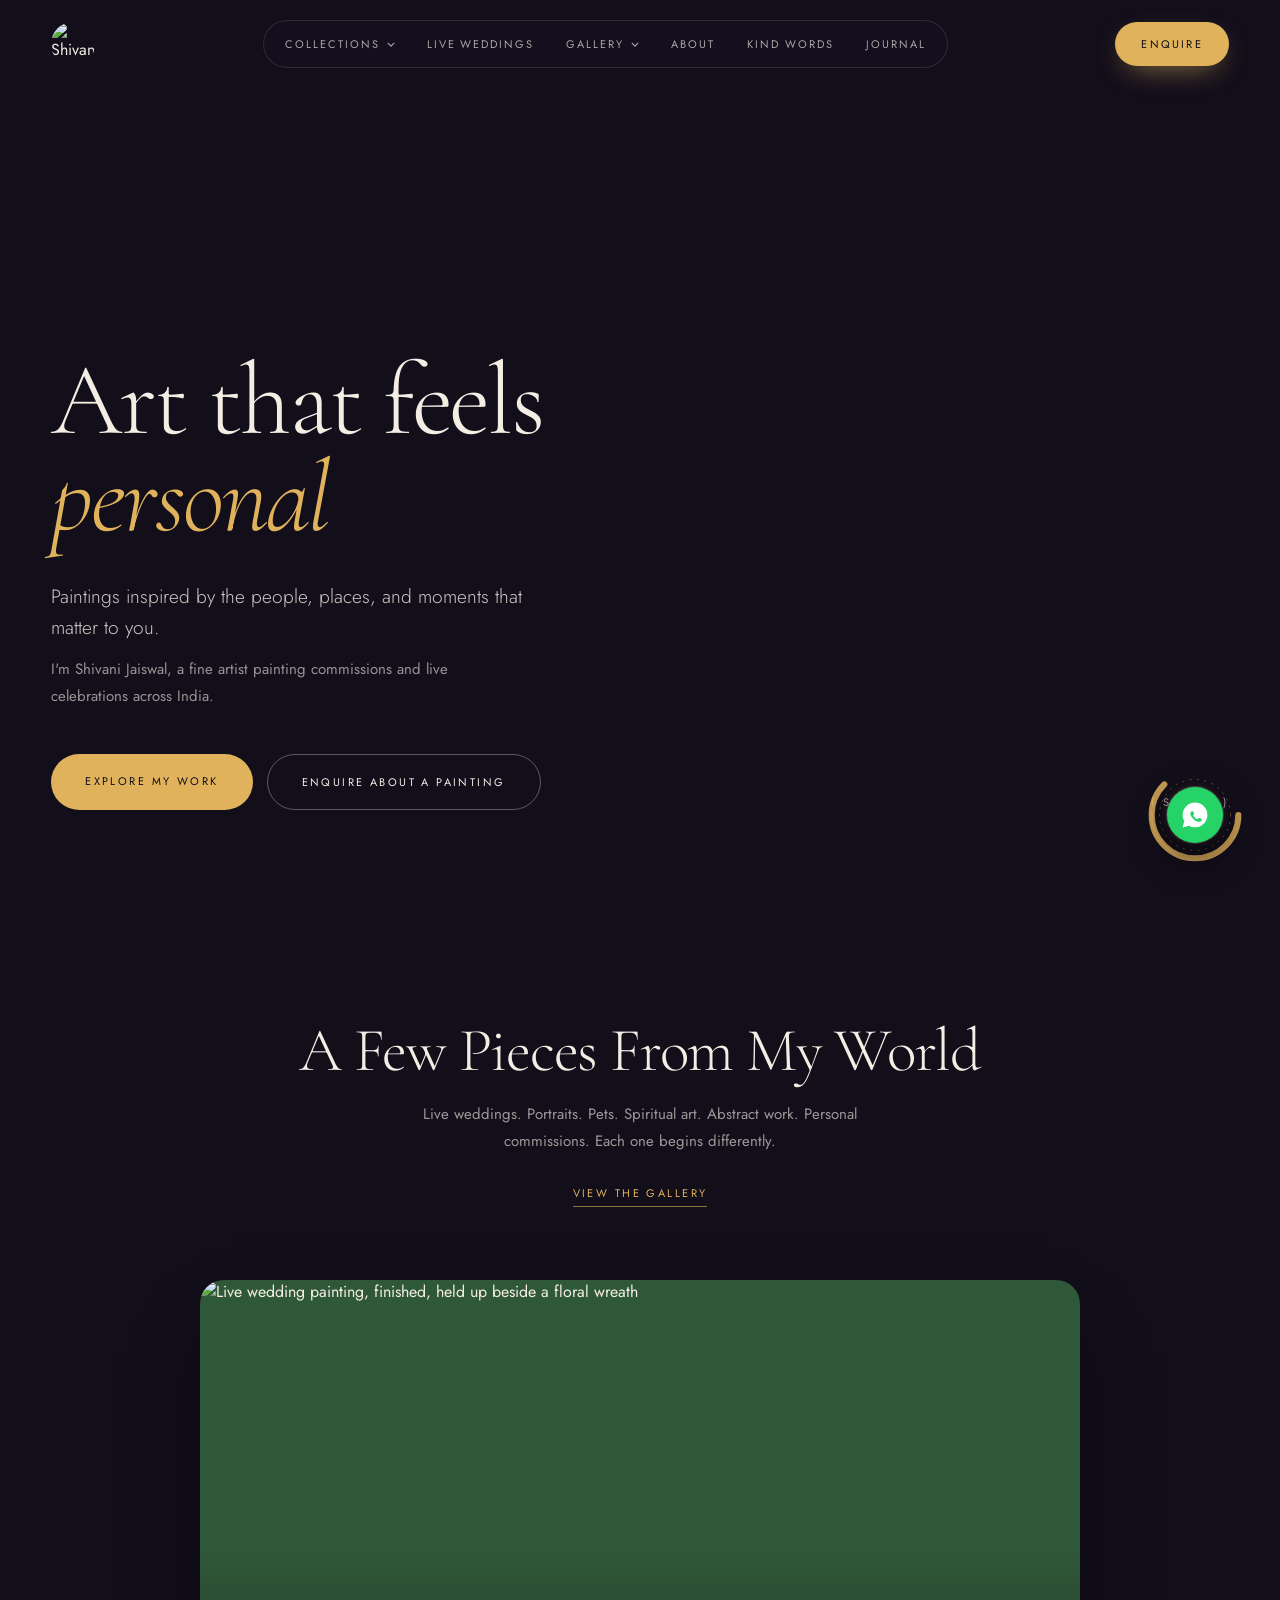
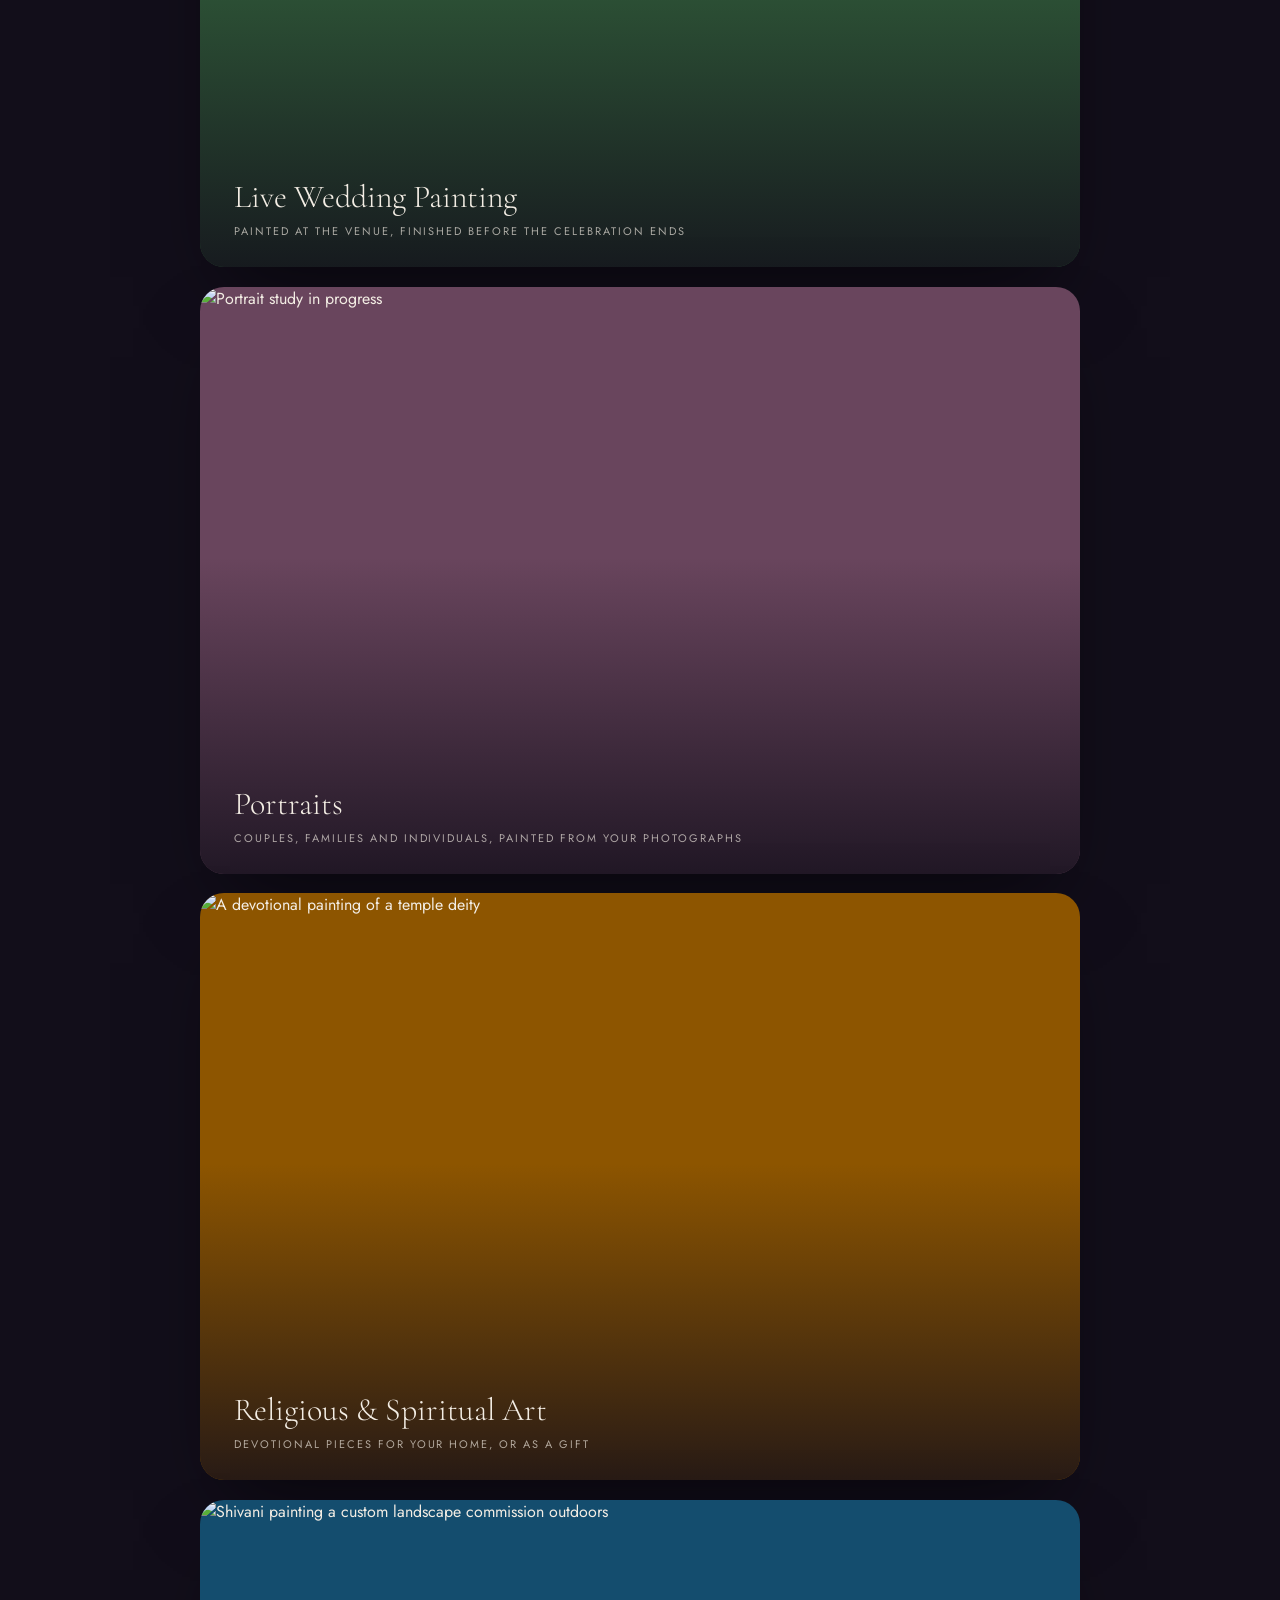
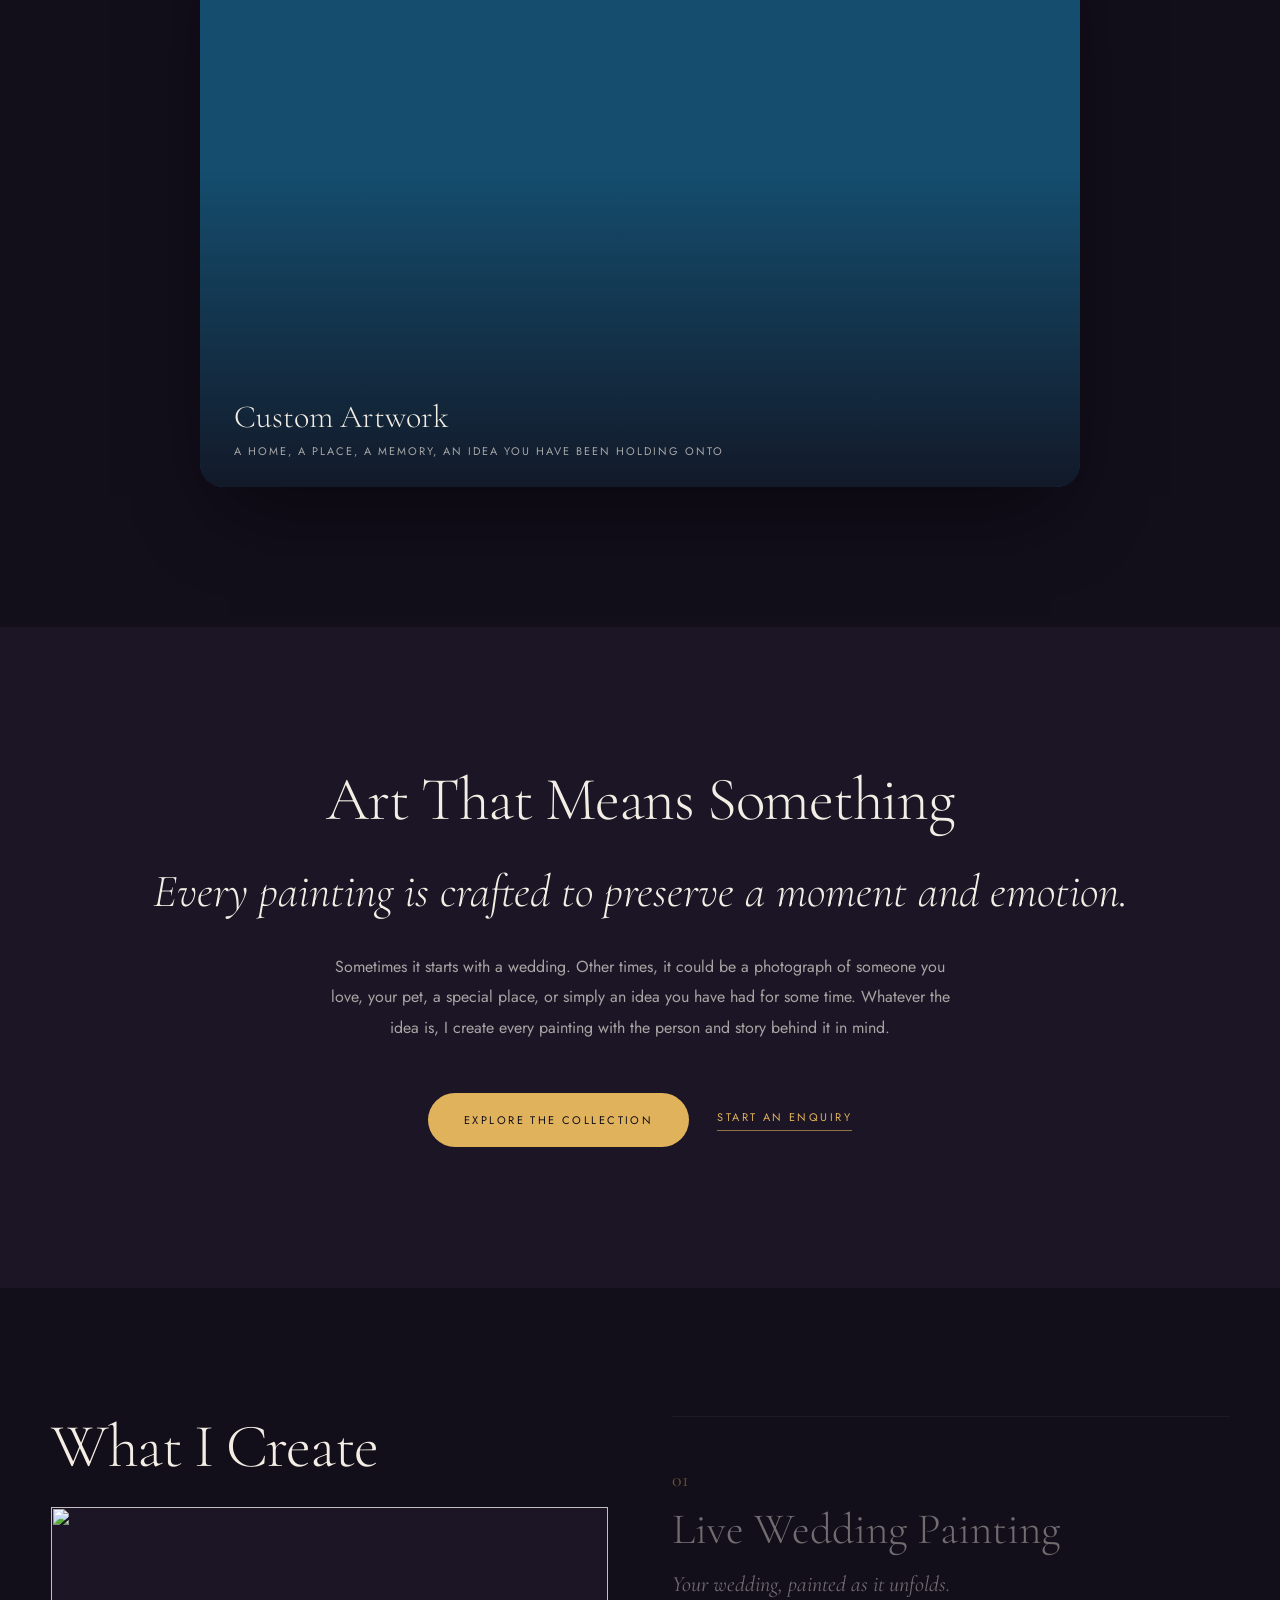
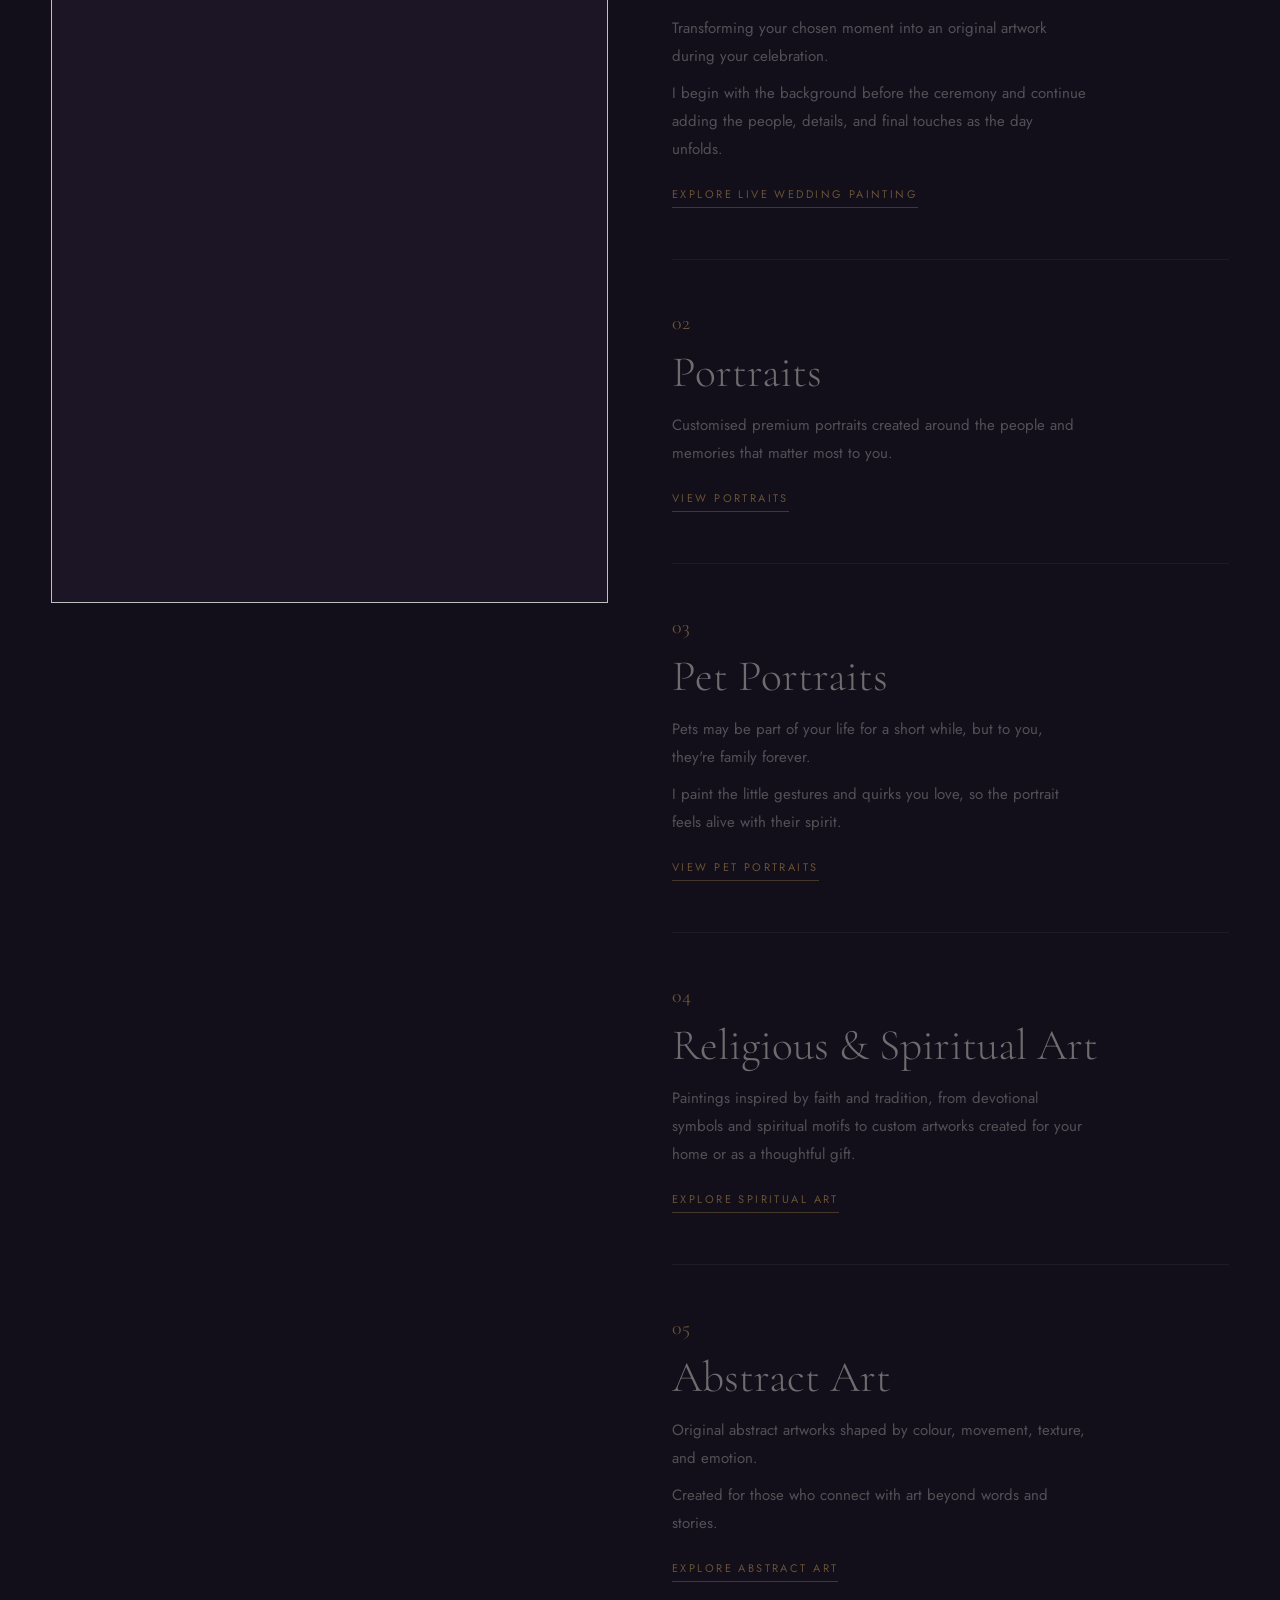
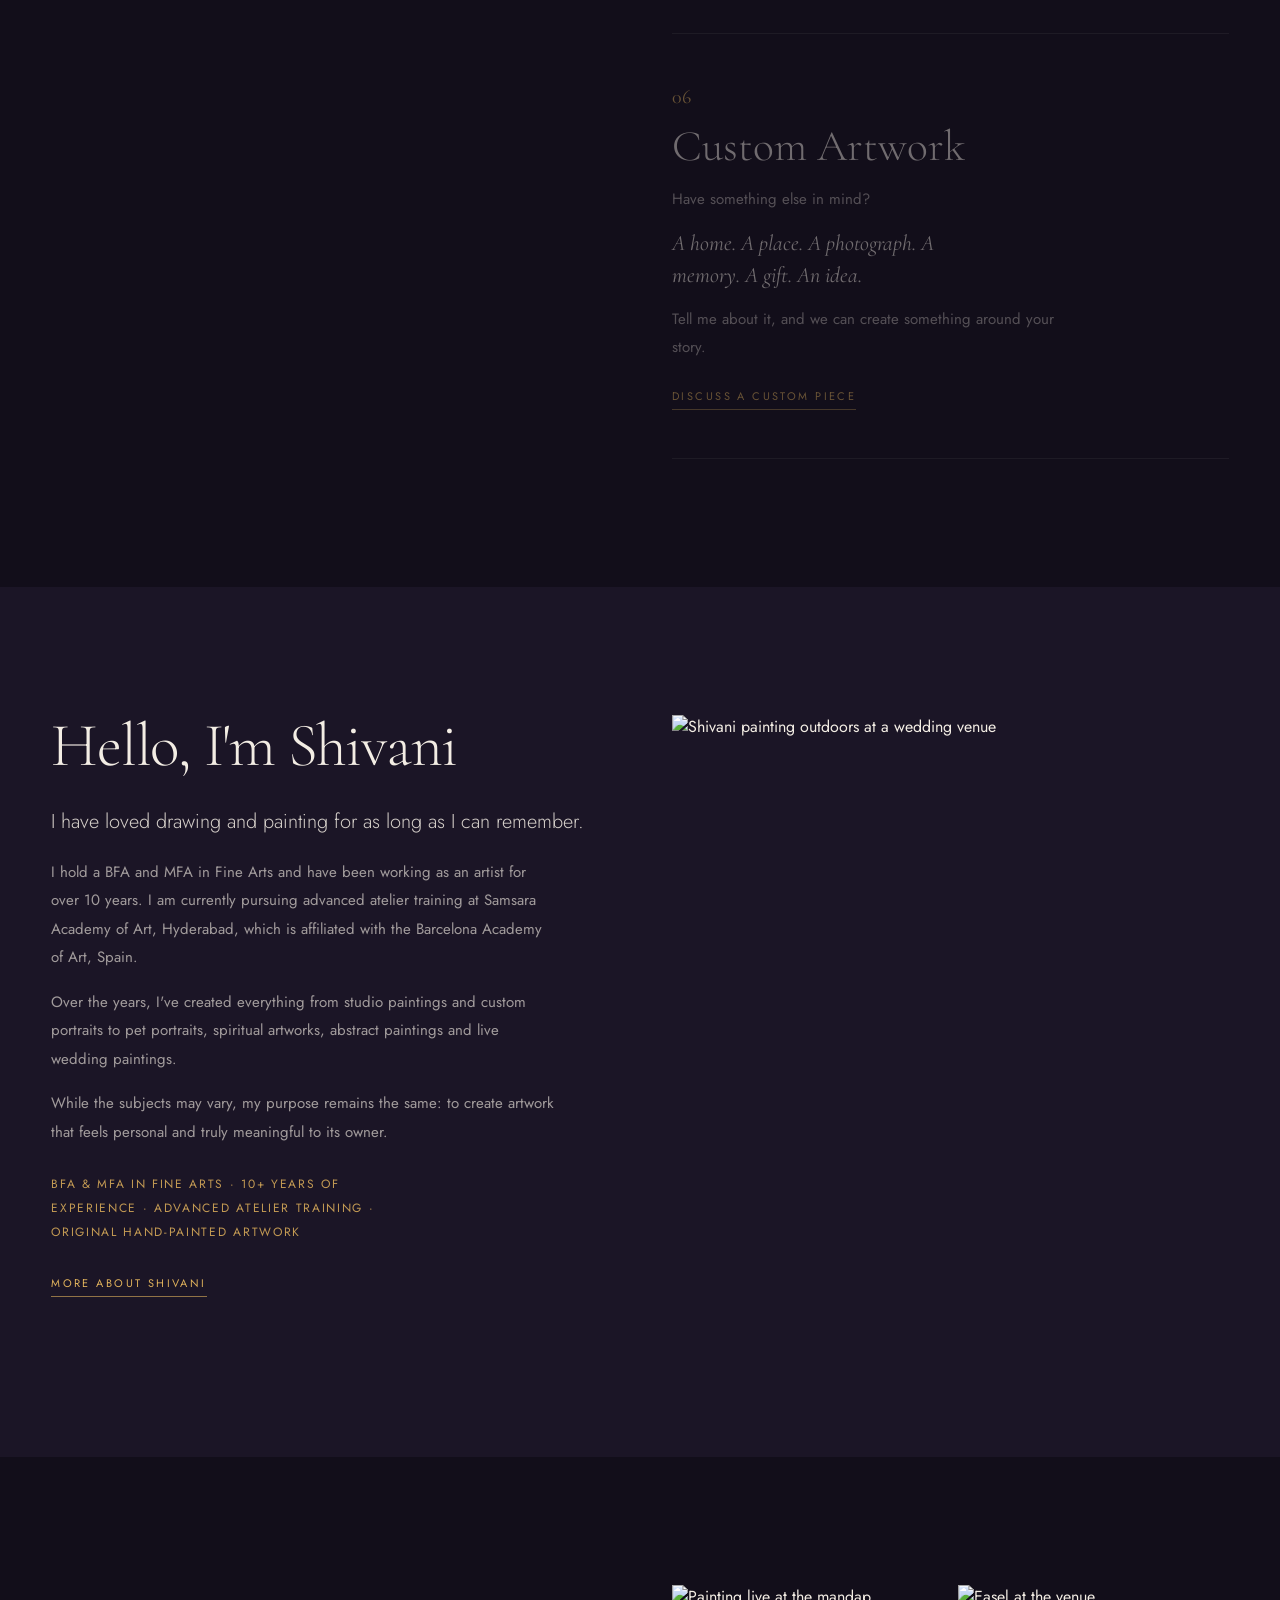
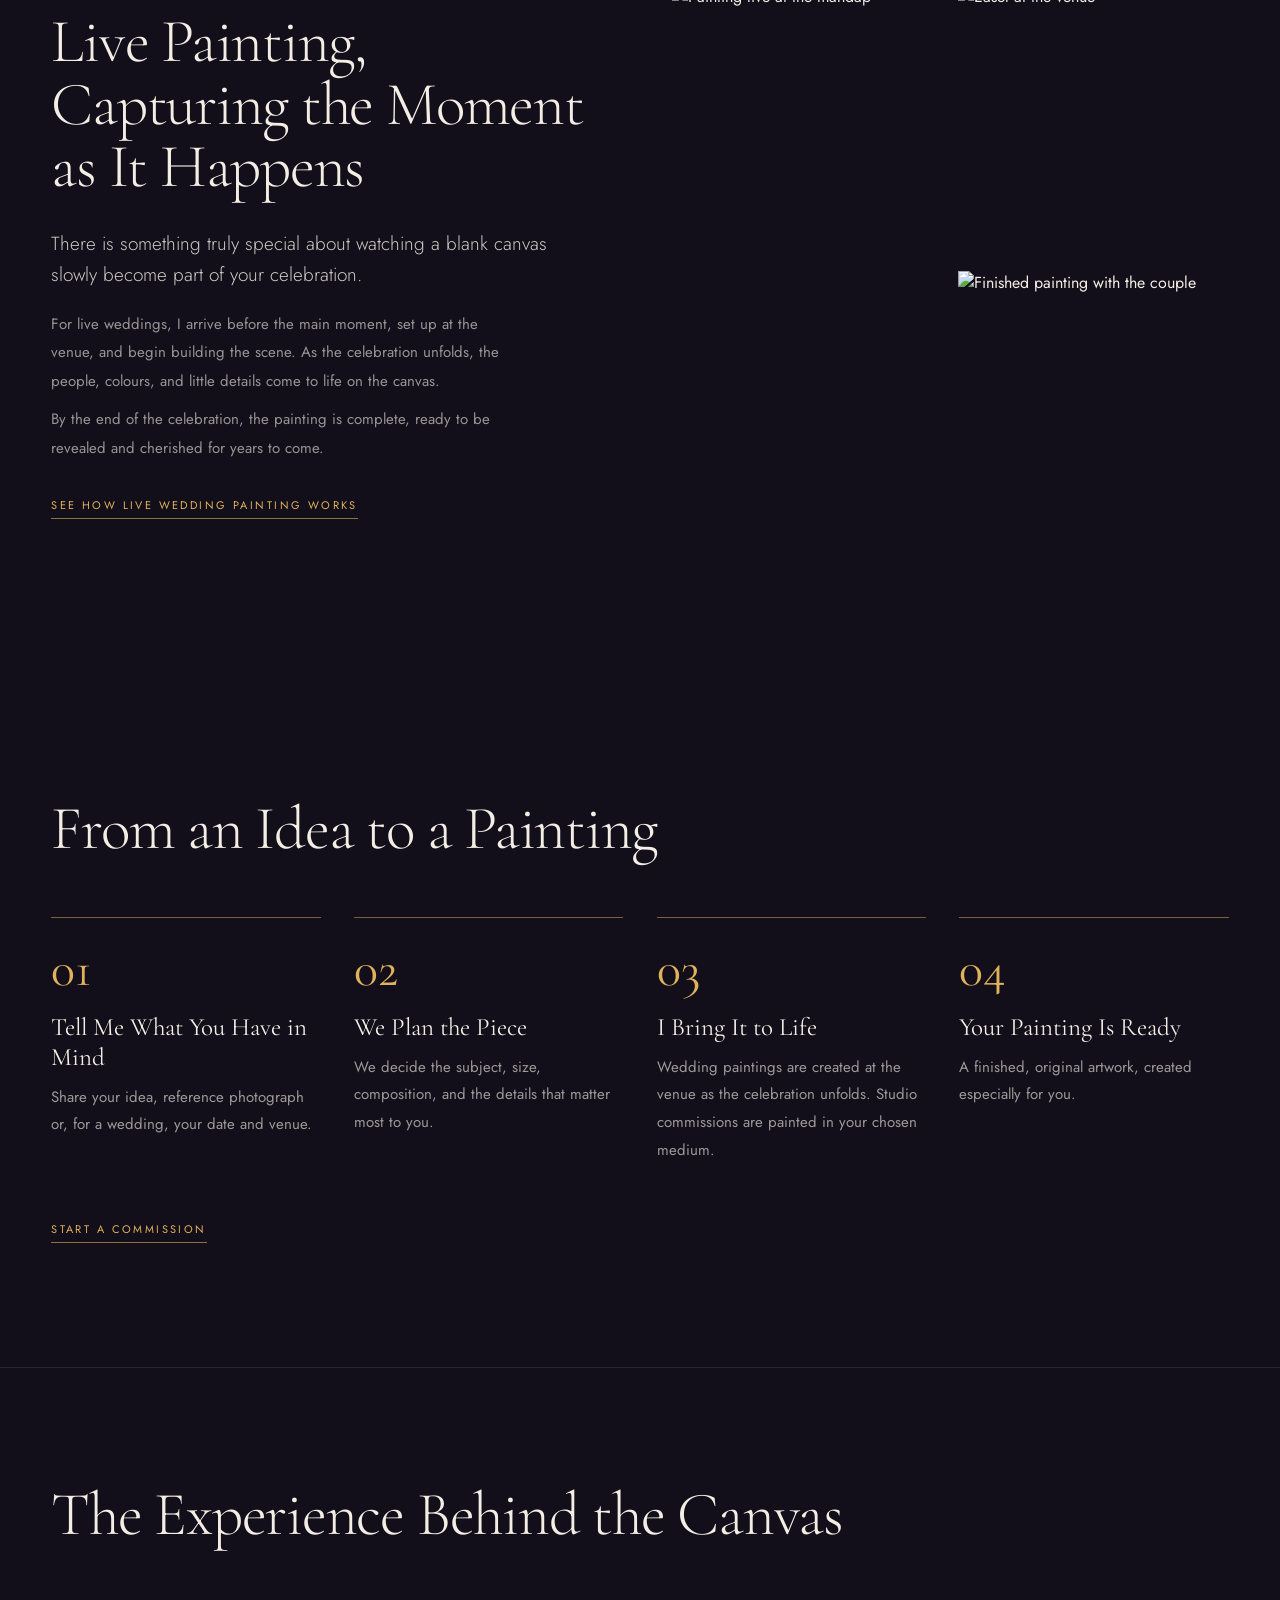
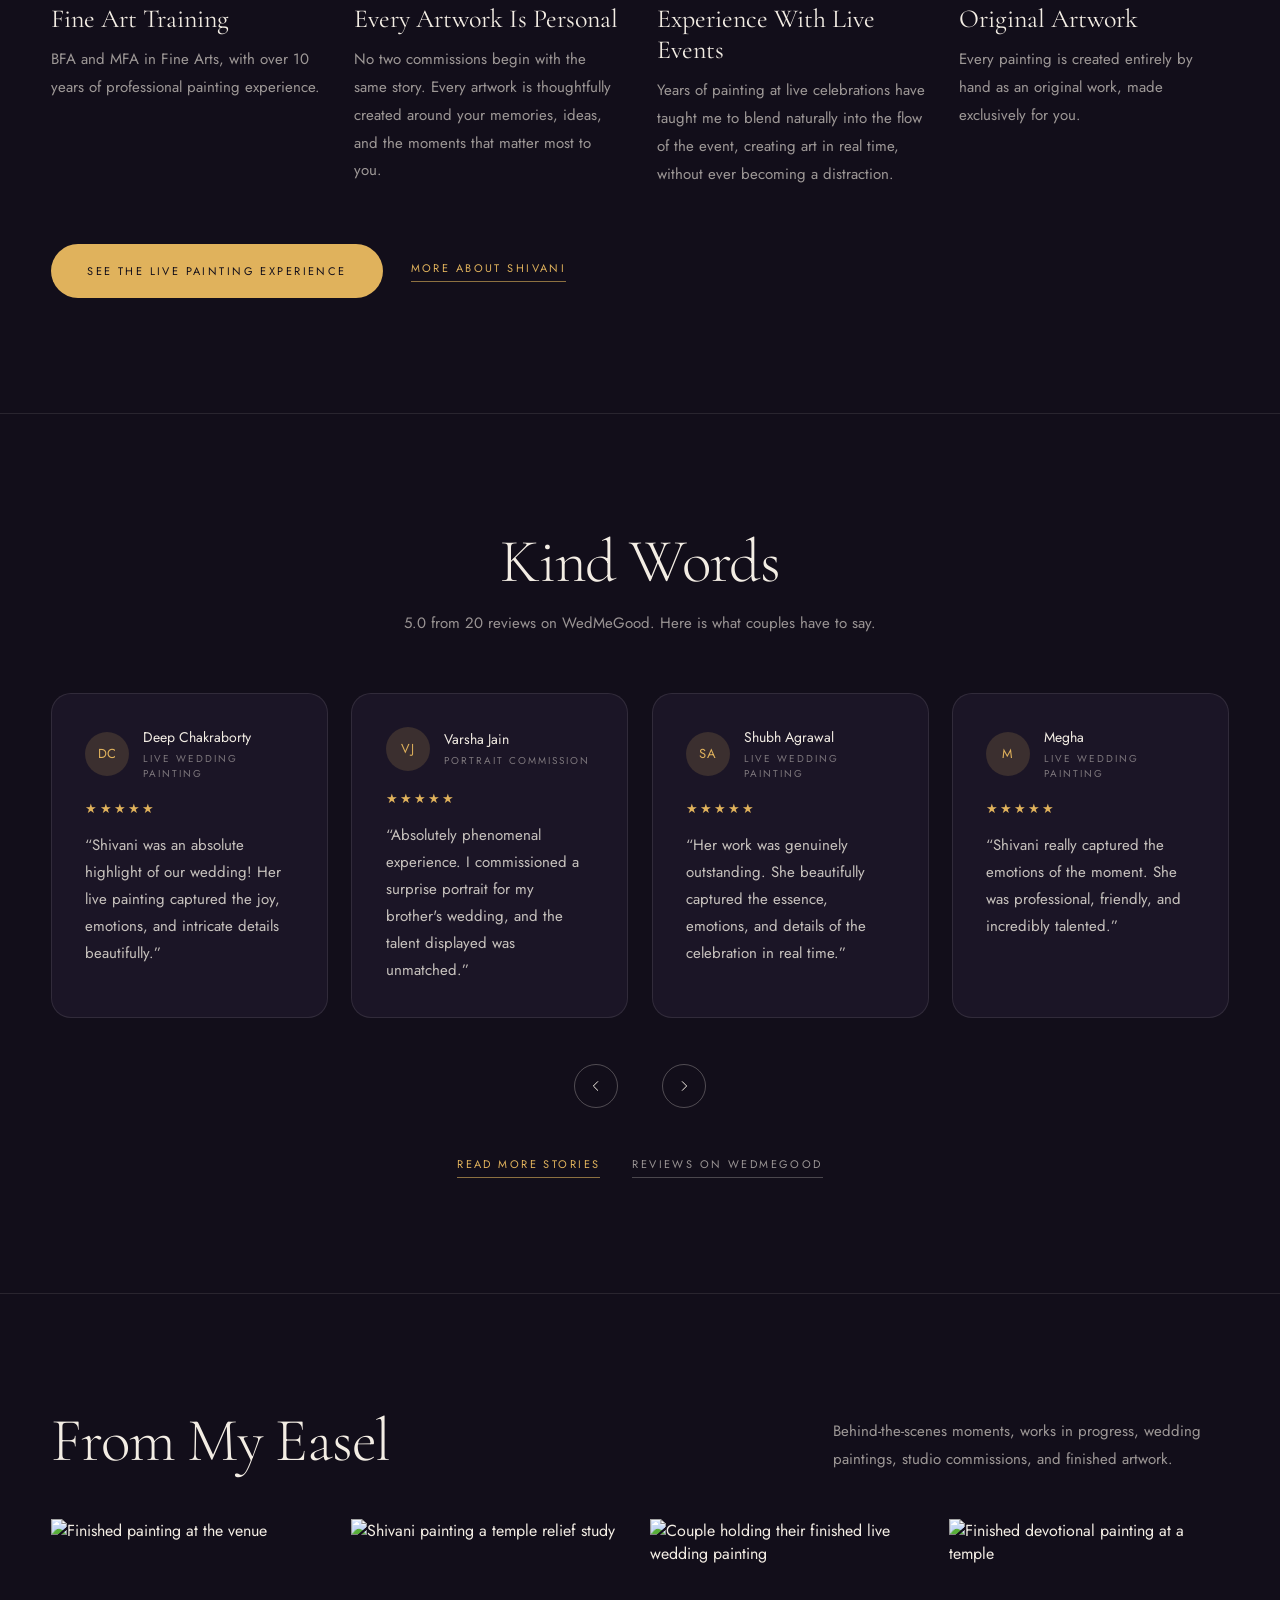
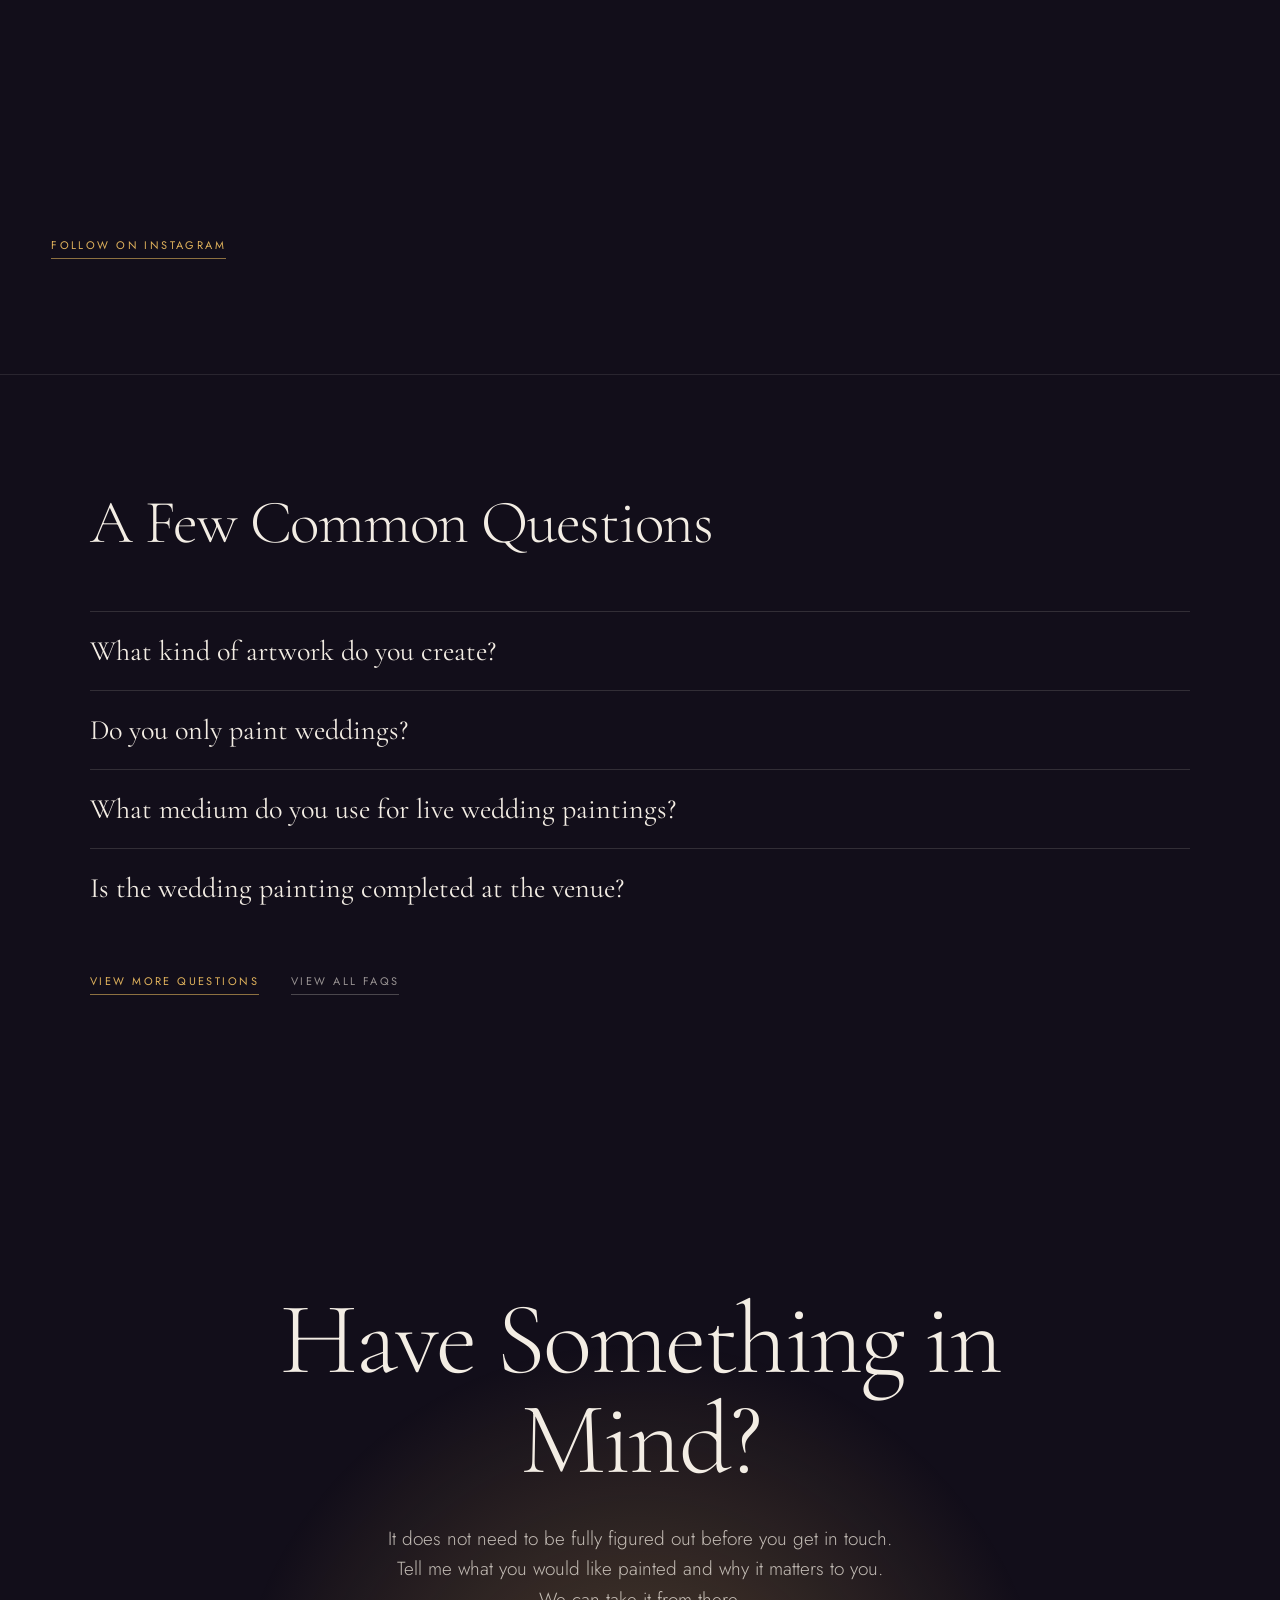
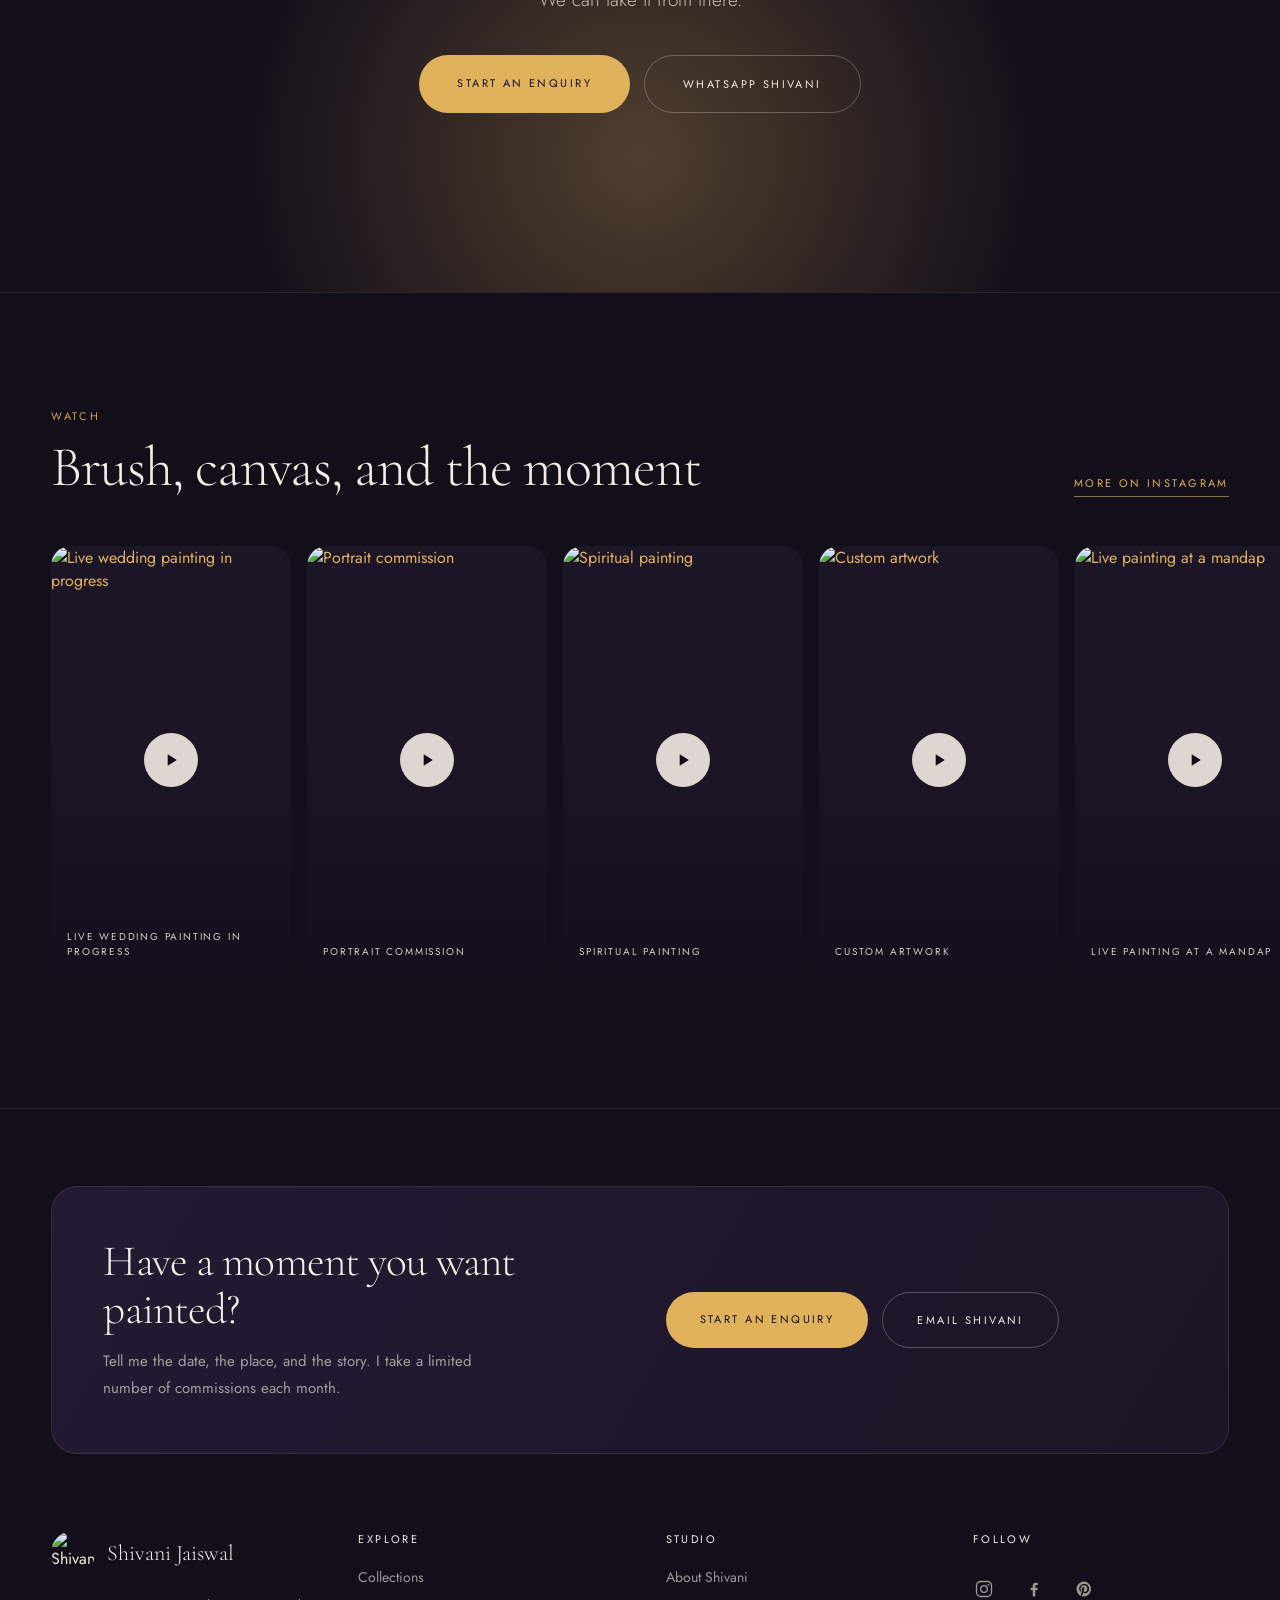
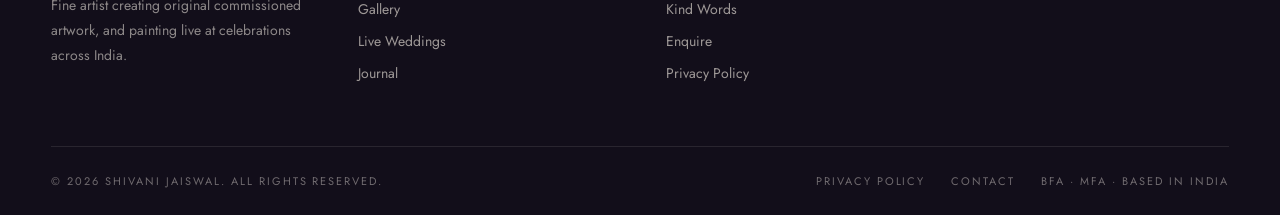
==== index.html @ e884462e "Polish pass: linked home cards, testimonial carousel, even grids Home: shrink and link the "A Few Pi" ====
<!DOCTYPE html>
<html>
<head>
<meta charset="utf-8">
<meta name="viewport" content="width=device-width, initial-scale=1">
<script src="./support.js"></script>
</head>
<body>
<x-dc>
<helmet>
<title>Shivani Jaiswal — Fine Artist</title>
<link rel="preconnect" href="https://fonts.googleapis.com">
<link rel="preconnect" href="https://fonts.gstatic.com" crossorigin="">
<link href="https://fonts.googleapis.com/css2?family=Cormorant+Garamond:ital,wght@0,300;0,400;1,300;1,400&amp;family=Jost:wght@300;400;500&amp;display=swap" rel="stylesheet">
<style>
  html, body { margin:0; padding:0; background:#120E1A; color:#F3EDE4; }
  body { -webkit-font-smoothing:antialiased; overflow-x:hidden; }
  * { box-sizing:border-box; }
  a { color:#E0B25C; text-decoration:none; }
  a:hover { color:#F3EDE4; }
  ::selection { background:#E0B25C; color:#120E1A; }
  @keyframes riseIn { 0% { opacity:0; transform:translateY(34px) } 100% { opacity:1; transform:translateY(0) } }
  @keyframes wipeIn { 0% { clip-path:inset(0 0 0 100%) } 100% { clip-path:inset(0 0 0 0) } }
  @keyframes waPop { 0% { opacity:0; transform:scale(.5) } 100% { opacity:1; transform:scale(1) } }
  @keyframes waSpinRev { 0% { transform:rotate(0deg) } 100% { transform:rotate(-360deg) } }
  @keyframes waSpin { 0% { transform:rotate(0deg) } 100% { transform:rotate(360deg) } }
  @media (prefers-reduced-motion: reduce) { *,*::before,*::after { animation-duration:.01ms !important } }

  .nav-group { position:relative; }
  .nav-menu { position:absolute; top:calc(100% + 12px); left:50%; transform:translate(-50%,8px); min-width:230px; padding:10px; border-radius:18px; border:1px solid rgba(243,237,228,.12); background:rgba(23,17,35,.96); backdrop-filter:blur(16px); box-shadow:0 30px 60px -24px rgba(0,0,0,.7); opacity:0; visibility:hidden; transition:opacity .25s ease, transform .25s cubic-bezier(.16,1,.3,1), visibility .25s; }
  .nav-group:hover .nav-menu, .nav-group:focus-within .nav-menu { opacity:1; visibility:visible; transform:translate(-50%,0); }
  .nav-menu a { display:block; padding:10px 14px; border-radius:12px; white-space:nowrap; color:rgba(243,237,228,.72) !important; background:transparent !important; }
  .nav-menu a:hover { color:#F3EDE4 !important; background:rgba(243,237,228,.08) !important; }
  .nav-caret { display:inline-block; margin-left:7px; vertical-align:1px; }
  @media (max-width:1024px) { .hero-img { object-position:56% 34% !important; } }
  @media (max-width:780px) { .hero-img { object-position:60% 30% !important; } #hero [data-hero-bg] { inset:0 !important; } .hero-scrim { background:linear-gradient(180deg, rgba(18,14,26,.35) 0%, rgba(18,14,26,.72) 48%, rgba(18,14,26,.96) 100%) !important; } }
  #nav-burger, #nav-scrim { display:none; }
  @media (max-width: 780px) {
    #nav-burger { display:block; width:26px; height:18px; position:relative; cursor:pointer; z-index:61; flex-shrink:0; }
    #nav-burger span { position:absolute; left:0; right:0; height:2px; background:#F3EDE4; transition:transform .3s,opacity .3s; }
    #nav-burger span:nth-child(1) { top:0; }
    #nav-burger span:nth-child(2) { top:8px; }
    #nav-burger span:nth-child(3) { top:16px; }
    header nav { position:fixed; top:0; right:0; width:min(78vw,320px); height:100vh; flex-direction:column !important; flex-wrap:nowrap !important; justify-content:center !important; align-items:flex-start !important; gap:26px !important; padding:100px 44px !important; margin:0; background:#171123 !important; border:0 !important; border-radius:0 !important; backdrop-filter:none !important; box-shadow:-30px 0 60px -20px rgba(0,0,0,.5); transform:translateX(100%); transition:transform .45s cubic-bezier(.16,1,.3,1); z-index:60; font-size:14px !important; }
    header nav a { padding:0 !important; background:transparent !important; }
    header > a[href="Enquire.dc.html"] { display:none !important; }
    #nav-toggle:checked ~ nav { transform:translateX(0); }
    #nav-scrim { display:block; position:fixed; top:0; left:0; width:100vw; height:100vh; background:rgba(10,8,14,.55); opacity:0; pointer-events:none; transition:opacity .35s; z-index:59; }
    #nav-toggle:checked ~ #nav-scrim { opacity:1; pointer-events:auto; }
    #nav-toggle:checked ~ #nav-burger span:nth-child(1) { transform:translateY(8px) rotate(45deg); }
    #nav-toggle:checked ~ #nav-burger span:nth-child(2) { opacity:0; }
    #nav-toggle:checked ~ #nav-burger span:nth-child(3) { transform:translateY(-8px) rotate(-45deg); }
    body:has(#nav-toggle:checked) a[aria-label="Chat on WhatsApp"] { display:none !important; }
    .nav-menu { position:static; transform:none !important; opacity:1 !important; visibility:visible !important; min-width:0; padding:6px 0 0; border:0; background:transparent !important; backdrop-filter:none; box-shadow:none; }
    .nav-menu a { padding:8px 0 !important; font-size:12px; letter-spacing:.14em; color:rgba(243,237,228,.55) !important; }
    .nav-caret { display:none; }
    header nav .nav-group { width:100%; }
    #hero { height:auto !important; min-height:100svh !important; grid-template-columns:1fr !important; }
    #hero > div { grid-column:1 !important; }
    [data-2col] { grid-template-columns:1fr !important; }
    [data-2col] img { margin-top:0 !important; }
    .about-img { min-height:0 !important; aspect-ratio:4/5; }
  }

  /* shared layout + interaction utilities */
  .g4 { display:grid; grid-template-columns:repeat(4,minmax(0,1fr)); gap:clamp(22px,2.6vw,34px); align-items:start; }
  @media (max-width:1080px) { .g4 { grid-template-columns:repeat(2,minmax(0,1fr)); } }
  @media (max-width:640px)  { .g4 { grid-template-columns:minmax(0,1fr); } }
  a:focus-visible, button:focus-visible, summary:focus-visible { outline:2px solid #E0B25C; outline-offset:3px; border-radius:4px; }
  .piece-card { display:block; text-decoration:none; color:inherit; }
  .piece-card .piece-cap { transition:color .35s ease; }
  .piece-card:hover .piece-cap, .piece-card:focus-visible .piece-cap { color:#F3EDE4; }
  .piece-card .piece-ring { position:absolute; inset:0; border-radius:inherit; border:1px solid transparent; transition:border-color .35s ease; pointer-events:none; }
  .piece-card:hover .piece-ring, .piece-card:focus-visible .piece-ring { border-color:rgba(224,178,92,.75); }
  .piece-card img { transition:transform .7s cubic-bezier(.16,1,.3,1); }
  .piece-card:hover img { transform:scale(1.03); }
  /* testimonial carousel */
  .kw-track { display:flex; gap:clamp(16px,1.8vw,24px); overflow-x:auto; scroll-snap-type:x mandatory; padding-bottom:6px; scrollbar-width:none; }
  .kw-track::-webkit-scrollbar { display:none; }
  .kw-track > figure { flex:0 0 calc((100% - 3 * clamp(16px,1.8vw,24px)) / 4); scroll-snap-align:start; }
  @media (max-width:1080px) { .kw-track > figure { flex-basis:calc((100% - clamp(16px,1.8vw,24px)) / 2); } }
  @media (max-width:640px)  { .kw-track > figure { flex-basis:100%; } }
  .kw-btn { width:44px; height:44px; border-radius:50%; border:1px solid rgba(243,237,228,.28); background:transparent; color:#F3EDE4; display:flex; align-items:center; justify-content:center; cursor:pointer; transition:border-color .3s, background .3s, color .3s; }
  .kw-btn:hover { border-color:#E0B25C; color:#E0B25C; }
  .kw-btn[disabled] { opacity:.3; cursor:default; }
  .kw-dot { width:6px; height:6px; padding:0; border:0; border-radius:100px; background:rgba(243,237,228,.26); cursor:pointer; transition:width .35s cubic-bezier(.16,1,.3,1), background .35s; }
  .faq-more-btn { background:transparent; border:0; padding:0 0 5px; font-family:inherit; font-size:11px; letter-spacing:.22em; text-transform:uppercase; color:#E0B25C; border-bottom:1px solid rgba(224,178,92,.6); cursor:pointer; }
  .faq-more-btn:hover { color:#F3EDE4; }
  footer a[aria-label]:hover, footer a[aria-label]:focus-visible { color:#E0B25C !important; }
</style>
</helmet>

<main style="font-family:'Jost',sans-serif; background:#120E1A">

  <header style="position:fixed; top:0; left:0; right:0; z-index:60; display:flex; align-items:center; justify-content:space-between; gap:14px 24px; padding:clamp(12px,1.6vw,20px) clamp(20px,4vw,60px)">
    <a href="index.html" style="display:flex; align-items:center; gap:12px; color:#F3EDE4; flex-shrink:0">
      <img src="assets/logo.png" alt="Shivani Jaiswal" style="width:44px; height:44px; border-radius:50%; object-fit:cover">
    </a>
    <input type="checkbox" id="nav-toggle" style="position:absolute; opacity:0; pointer-events:none">
    <label for="nav-toggle" id="nav-burger" aria-label="Toggle menu"><span></span><span></span><span></span></label>
    <nav style="display:flex; align-items:center; gap:2px; padding:6px; border-radius:100px; border:1px solid rgba(243,237,228,.12); background:rgba(23,17,35,.62); backdrop-filter:blur(16px); font-size:11px; letter-spacing:.18em; text-transform:uppercase">
      <span class="nav-group"><a href="Collections.dc.html" style="padding:9px 15px; border-radius:100px; color:rgba(243,237,228,.68); background:transparent; transition:color .3s,background .3s">Collections<svg class="nav-caret" viewBox="0 0 10 6" width="8" height="5" aria-hidden="true"><path d="M1 1l4 4 4-4" fill="none" stroke="currentColor" stroke-width="1.4"></path></svg></a><span class="nav-menu"><a href="Collections.dc.html#portraits">Portraits</a><a href="Collections.dc.html#pets">Pet Portraits</a><a href="Collections.dc.html#spiritual">Spiritual Art</a><a href="Collections.dc.html#abstract">Abstract Art</a><a href="Collections.dc.html#fabric">Fabric Painting</a><a href="Collections.dc.html#custom">Custom Artwork</a><a href="Collections.dc.html#events">Live Event Painting</a><a href="Collections.dc.html#hospitality">Hotels &amp; Hospitality</a><a href="Collections.dc.html#weddings">Live Wedding Painting</a></span></span><a href="Live Wedding Painting.dc.html" style="padding:9px 15px; border-radius:100px; color:rgba(243,237,228,.68); background:transparent; transition:color .3s,background .3s">Live Weddings</a><span class="nav-group"><a href="Gallery.dc.html" style="padding:9px 15px; border-radius:100px; color:rgba(243,237,228,.68); background:transparent; transition:color .3s,background .3s">Gallery<svg class="nav-caret" viewBox="0 0 10 6" width="8" height="5" aria-hidden="true"><path d="M1 1l4 4 4-4" fill="none" stroke="currentColor" stroke-width="1.4"></path></svg></a><span class="nav-menu"><a href="Gallery.dc.html#live-weddings">Live Weddings</a><a href="Gallery.dc.html#portraits">Portraits</a><a href="Gallery.dc.html#pets">Pet Portraits</a><a href="Gallery.dc.html#spiritual">Spiritual Art</a><a href="Gallery.dc.html#custom">Custom Work</a><a href="Gallery.dc.html#behind">Behind the Scenes</a></span></span><a href="About.dc.html" style="padding:9px 15px; border-radius:100px; color:rgba(243,237,228,.68); background:transparent; transition:color .3s,background .3s">About</a><a href="Kind Words.dc.html" style="padding:9px 15px; border-radius:100px; color:rgba(243,237,228,.68); background:transparent; transition:color .3s,background .3s">Kind Words</a><a href="Blog.dc.html" style="padding:9px 15px; border-radius:100px; color:rgba(243,237,228,.68); background:transparent; transition:color .3s,background .3s">Journal</a>
    </nav>
    <a href="Enquire.dc.html" style="flex-shrink:0; font-size:11px; letter-spacing:.2em; text-transform:uppercase; background:#E0B25C; color:#120E1A; padding:14px 26px; border-radius:100px; box-shadow:0 10px 30px -12px rgba(224,178,92,.8)">Enquire</a>
    <label for="nav-toggle" id="nav-scrim" aria-hidden="true"></label>
  </header>

  <section id="hero" style="position:relative; height:100vh; min-height:640px; display:grid; grid-template-columns:1.05fr .95fr; align-items:end; overflow:hidden">
    <div data-hero-bg="" style="position:absolute; inset:-6% 0 0 0; animation:wipeIn 1.4s cubic-bezier(.16,1,.3,1) both">
      <img src="assets/hero-painting-reveal.jpg" alt="Shivani with a finished wedding painting" class="hero-img" style="width:100%; height:100%; object-fit:cover; object-position:50% 40%">
    </div>
    <div class="hero-scrim" style="position:absolute; inset:0; background:linear-gradient(105deg, rgba(18,14,26,.94) 0%, rgba(18,14,26,.62) 46%, rgba(18,14,26,.2) 100%)"></div>
    <div style="position:relative; grid-column:1; padding:clamp(30px,5vw,80px) clamp(20px,4vw,60px) clamp(50px,7vw,96px)">
      <h1 style="font-family:'Cormorant Garamond',serif; font-weight:300; font-size:clamp(48px,8vw,132px); line-height:.94; letter-spacing:-.025em; margin:0; animation:riseIn 1.2s cubic-bezier(.16,1,.3,1) .35s both">Art that feels<br><em style="font-style:italic; color:#E0B25C">personal</em></h1>
      <p style="font-size:clamp(17px,1.5vw,21px); font-weight:300; line-height:1.6; margin:clamp(24px,3vw,36px) 0 14px; max-width:44ch; color:rgba(243,237,228,.84); animation:riseIn 1.2s cubic-bezier(.16,1,.3,1) .5s both">Paintings inspired by the people, places, and moments that matter to you.</p>
      <p style="font-size:15px; line-height:1.8; margin:0; max-width:52ch; color:rgba(243,237,228,.6); animation:riseIn 1.2s cubic-bezier(.16,1,.3,1) .58s both">I&#x27;m Shivani Jaiswal, a fine artist painting commissions and live celebrations across India.</p>
      <div style="display:flex; flex-wrap:wrap; gap:14px; margin-top:clamp(28px,3.6vw,44px); animation:riseIn 1.2s cubic-bezier(.16,1,.3,1) .7s both">
        <a href="Gallery.dc.html" style="font-size:11px; letter-spacing:.22em; text-transform:uppercase; background:#E0B25C; color:#120E1A; padding:19px 34px; border-radius:100px">Explore My Work</a>
        <a href="Enquire.dc.html" style="font-size:11px; letter-spacing:.22em; text-transform:uppercase; border:1px solid rgba(243,237,228,.34); color:#F3EDE4; padding:19px 34px; border-radius:100px">Enquire About a Painting</a>
      </div>
    </div>
    <div style="position:relative; grid-column:2; justify-self:end; padding:0 clamp(20px,4vw,60px) clamp(50px,7vw,96px); font-size:11px; letter-spacing:.24em; text-transform:uppercase; color:rgba(243,237,228,.66)">( Scroll )</div>
  </section>
  <section id="reel" style="padding:clamp(80px,10vw,120px) clamp(20px,4vw,60px) clamp(90px,11vw,150px)">
    <div style="max-width:1440px; margin:0 auto">
      <div data-reveal="" style="max-width:760px; margin:0 auto clamp(50px,6vw,84px); text-align:center">
        <h2 style="font-family:'Cormorant Garamond',serif; font-weight:300; font-size:clamp(34px,4.8vw,74px); line-height:1.02; letter-spacing:-.02em; margin:0 0 18px">A Few Pieces From My World</h2>
        <p style="font-size:15px; line-height:1.85; margin:0 auto 24px; max-width:52ch; color:rgba(243,237,228,.62)">Live weddings. Portraits. Pets. Spiritual art. Abstract work. Personal commissions. Each one begins differently.</p>
        <a href="Gallery.dc.html" style="font-size:11px; letter-spacing:.22em; text-transform:uppercase; border-bottom:1px solid rgba(224,178,92,.6); padding-bottom:5px">View the Gallery</a>
      </div>
    </div>
    <div style="max-width:880px; margin:0 auto; display:flex; flex-direction:column; gap:20px">
      <div data-cs-persp="">
        <a href="Collections.dc.html#weddings" class="piece-card" data-cs-card="" data-cs-i="0" style="width:100%; position:relative; aspect-ratio:3/2; border-radius:24px; overflow:hidden; transform-origin:center center; will-change:transform; box-shadow:0 40px 80px -30px rgba(0,0,0,.55); background:oklch(0.42 0.07 150)">
          <img src="assets/reveal-kerala-wreath.jpg" alt="Live wedding painting, finished, held up beside a floral wreath" class="hero-img" style="position:absolute; inset:0; width:100%; height:100%; object-fit:cover; object-position:50% 46%; display:block">
          <span aria-hidden="true" style="position:absolute; inset:0; background:linear-gradient(180deg,rgba(18,14,26,0) 46%,rgba(18,14,26,.82) 100%)"></span>
          <span style="position:absolute; left:clamp(20px,3vw,34px); right:clamp(20px,3vw,34px); bottom:clamp(18px,2.4vw,28px)">
            <span style="display:block; font-family:'Cormorant Garamond',serif; font-weight:300; font-size:clamp(22px,2.6vw,32px); line-height:1.1; color:#F3EDE4">Live Wedding Painting</span>
            <span class="piece-cap" style="display:block; margin-top:8px; font-size:11px; letter-spacing:.18em; text-transform:uppercase; color:rgba(243,237,228,.66)">Painted at the venue, finished before the celebration ends</span>
          </span>
          <span class="piece-ring"></span>
        </a>
      </div>
      <div data-cs-persp="">
        <a href="Collections.dc.html#portraits" class="piece-card" data-cs-card="" data-cs-i="1" style="width:100%; position:relative; aspect-ratio:3/2; border-radius:24px; overflow:hidden; transform-origin:center center; will-change:transform; box-shadow:0 40px 80px -30px rgba(0,0,0,.55); background:oklch(0.44 0.06 340)">
          <img src="assets/portrait-painting-progress.jpg" alt="Portrait study in progress" style="position:absolute; inset:0; width:100%; height:100%; object-fit:cover; object-position:42% 46%; display:block">
          <span aria-hidden="true" style="position:absolute; inset:0; background:linear-gradient(180deg,rgba(18,14,26,0) 46%,rgba(18,14,26,.82) 100%)"></span>
          <span style="position:absolute; left:clamp(20px,3vw,34px); right:clamp(20px,3vw,34px); bottom:clamp(18px,2.4vw,28px)">
            <span style="display:block; font-family:'Cormorant Garamond',serif; font-weight:300; font-size:clamp(22px,2.6vw,32px); line-height:1.1; color:#F3EDE4">Portraits</span>
            <span class="piece-cap" style="display:block; margin-top:8px; font-size:11px; letter-spacing:.18em; text-transform:uppercase; color:rgba(243,237,228,.66)">Couples, families and individuals, painted from your photographs</span>
          </span>
          <span class="piece-ring"></span>
        </a>
      </div>
      <div data-cs-persp="">
        <a href="Collections.dc.html#spiritual" class="piece-card" data-cs-card="" data-cs-i="2" style="width:100%; position:relative; aspect-ratio:3/2; border-radius:24px; overflow:hidden; transform-origin:center center; will-change:transform; box-shadow:0 40px 80px -30px rgba(0,0,0,.55); background:oklch(0.5 0.13 75)">
          <img src="assets/spiritual-painting-khajrana.jpg" alt="A devotional painting of a temple deity" style="position:absolute; inset:0; width:100%; height:100%; object-fit:cover; object-position:50% 40%; display:block">
          <span aria-hidden="true" style="position:absolute; inset:0; background:linear-gradient(180deg,rgba(18,14,26,0) 46%,rgba(18,14,26,.82) 100%)"></span>
          <span style="position:absolute; left:clamp(20px,3vw,34px); right:clamp(20px,3vw,34px); bottom:clamp(18px,2.4vw,28px)">
            <span style="display:block; font-family:'Cormorant Garamond',serif; font-weight:300; font-size:clamp(22px,2.6vw,32px); line-height:1.1; color:#F3EDE4">Religious &amp; Spiritual Art</span>
            <span class="piece-cap" style="display:block; margin-top:8px; font-size:11px; letter-spacing:.18em; text-transform:uppercase; color:rgba(243,237,228,.66)">Devotional pieces for your home, or as a gift</span>
          </span>
          <span class="piece-ring"></span>
        </a>
      </div>
      <div data-cs-persp="">
        <a href="Collections.dc.html#custom" class="piece-card" data-cs-card="" data-cs-i="3" style="width:100%; position:relative; aspect-ratio:3/2; border-radius:24px; overflow:hidden; transform-origin:center center; will-change:transform; box-shadow:0 40px 80px -30px rgba(0,0,0,.55); background:oklch(0.4 0.08 240)">
          <img src="assets/artist-painting-riverside.jpg" alt="Shivani painting a custom landscape commission outdoors" style="position:absolute; inset:0; width:100%; height:100%; object-fit:cover; object-position:44% 48%; display:block">
          <span aria-hidden="true" style="position:absolute; inset:0; background:linear-gradient(180deg,rgba(18,14,26,0) 46%,rgba(18,14,26,.82) 100%)"></span>
          <span style="position:absolute; left:clamp(20px,3vw,34px); right:clamp(20px,3vw,34px); bottom:clamp(18px,2.4vw,28px)">
            <span style="display:block; font-family:'Cormorant Garamond',serif; font-weight:300; font-size:clamp(22px,2.6vw,32px); line-height:1.1; color:#F3EDE4">Custom Artwork</span>
            <span class="piece-cap" style="display:block; margin-top:8px; font-size:11px; letter-spacing:.18em; text-transform:uppercase; color:rgba(243,237,228,.66)">A home, a place, a memory, an idea you have been holding onto</span>
          </span>
          <span class="piece-ring"></span>
        </a>
      </div>
    </div>
  </section>
  <section style="padding:clamp(90px,11vw,150px) clamp(20px,4vw,60px); background:#1B1526">
    <div style="max-width:1000px; margin:0 auto; text-align:center">
      <h2 style="font-family:'Cormorant Garamond',serif; font-weight:300; font-size:clamp(34px,4.8vw,74px); line-height:1.04; letter-spacing:-.02em; margin:0 0 30px">Art That Means Something</h2>
      <p style="font-family:'Cormorant Garamond',serif; font-size:clamp(26px,3.6vw,52px); font-style:italic; font-weight:300; line-height:1.3; margin:0 0 30px">Every painting is crafted to preserve a moment and emotion.</p>
      <p style="font-size:16px; line-height:1.9; margin:0 auto; max-width:62ch; color:rgba(243,237,228,.66)">Sometimes it starts with a wedding. Other times, it could be a photograph of someone you love, your pet, a special place, or simply an idea you have had for some time. Whatever the idea is, I create every painting with the person and story behind it in mind.</p>
      <div style="display:flex; flex-wrap:wrap; gap:14px 28px; justify-content:center; align-items:center; margin-top:clamp(34px,4vw,50px)">
        <a href="Collections.dc.html" style="font-size:11px; letter-spacing:.22em; text-transform:uppercase; background:#E0B25C; color:#120E1A; padding:19px 36px; border-radius:100px">Explore the Collection</a>
        <a href="Enquire.dc.html" style="font-size:11px; letter-spacing:.22em; text-transform:uppercase; border-bottom:1px solid rgba(224,178,92,.6); padding-bottom:5px">Start an Enquiry</a>
      </div>
    </div>
  </section>
  <section id="paint" data-sticky-list="" style="padding:clamp(80px,10vw,140px) clamp(20px,4vw,60px)">
    <div style="max-width:1440px; margin:0 auto; display:grid; grid-template-columns:repeat(auto-fit,minmax(320px,1fr)); gap:clamp(40px,5vw,80px); align-items:start">
      <div style="position:sticky; top:14vh">
        <h2 style="font-family:'Cormorant Garamond',serif; font-weight:300; font-size:clamp(34px,4.8vw,74px); letter-spacing:-.02em; line-height:1.02; margin:0 0 28px">What I Create</h2>
        
        <div style="position:relative; width:100%; aspect-ratio:4/5; background:#1B1526; overflow:hidden">
          <img data-thumb="" aria-hidden="true" src="assets/paint-live-wedding.jpg" alt="" style="position:absolute; inset:0; width:100%; height:100%; object-fit:cover; opacity:1; transition:opacity .6s ease">
          <img data-thumb="" aria-hidden="true" src="assets/bts-4.jpg" alt="" style="position:absolute; inset:0; width:100%; height:100%; object-fit:cover; object-position:50% 20%; opacity:0; transition:opacity .6s ease">
          <div data-thumb="" style="position:absolute; inset:0; opacity:0; transition:opacity .6s ease; background:repeating-linear-gradient(135deg, rgba(224,178,92,.14) 0 10px, rgba(224,178,92,.05) 10px 20px); display:flex; align-items:center; justify-content:center; text-align:center; padding:20px">
            <span style="font-family:monospace; font-size:11px; letter-spacing:.08em; color:rgba(243,237,228,.55); text-transform:uppercase">Pet portrait<br>Image to supply</span>
          </div>
          <img data-thumb="" aria-hidden="true" src="assets/spiritual-painting-durga.jpg" alt="" style="position:absolute; inset:0; width:100%; height:100%; object-fit:cover; object-position:50% 15%; opacity:0; transition:opacity .6s ease">
          <div data-thumb="" style="position:absolute; inset:0; opacity:0; transition:opacity .6s ease; background:repeating-linear-gradient(135deg, rgba(224,178,92,.14) 0 10px, rgba(224,178,92,.05) 10px 20px); display:flex; align-items:center; justify-content:center; text-align:center; padding:20px">
            <span style="font-family:monospace; font-size:11px; letter-spacing:.08em; color:rgba(243,237,228,.55); text-transform:uppercase">Abstract piece<br>Image to supply</span>
          </div>
          <img data-thumb="" aria-hidden="true" src="assets/gallery-extra-1.jpg" alt="" style="position:absolute; inset:0; width:100%; height:100%; object-fit:cover; opacity:0; transition:opacity .6s ease">
        </div>
      </div>
      <div style="display:flex; flex-direction:column">
        <article data-item="" style="border-top:1px solid rgba(243,237,228,.14); padding:clamp(34px,4vw,58px) 0; opacity:.42; transition:opacity .5s ease">
          <div style="font-family:'Cormorant Garamond',serif; font-size:20px; color:#E0B25C; margin-bottom:14px">01</div>
          <h3 style="font-family:'Cormorant Garamond',serif; font-weight:300; font-size:clamp(28px,3.4vw,46px); line-height:1.08; margin:0 0 16px">Live Wedding Painting</h3>
          <p style="font-family:'Cormorant Garamond',serif; font-style:italic; font-size:22px; line-height:1.45; margin:0 0 14px; max-width:30ch">Your wedding, painted as it unfolds.</p>
          <p style="font-size:15px; line-height:1.85; margin:0; max-width:46ch; color:rgba(243,237,228,.7)">Transforming your chosen moment into an original artwork during your celebration.</p>
          <p style="font-size:15px; line-height:1.85; margin:10px 0 0; max-width:46ch; color:rgba(243,237,228,.7)">I begin with the background before the ceremony and continue adding the people, details, and final touches as the day unfolds.</p>
          <a href="Live Wedding Painting.dc.html" style="display:inline-block; margin-top:22px; font-size:11px; letter-spacing:.22em; text-transform:uppercase; border-bottom:1px solid rgba(224,178,92,.6); padding-bottom:5px">Explore Live Wedding Painting</a>
        </article>
        <article data-item="" style="border-top:1px solid rgba(243,237,228,.14); padding:clamp(34px,4vw,58px) 0; opacity:.42; transition:opacity .5s ease">
          <div style="font-family:'Cormorant Garamond',serif; font-size:20px; color:#E0B25C; margin-bottom:14px">02</div>
          <h3 style="font-family:'Cormorant Garamond',serif; font-weight:300; font-size:clamp(28px,3.4vw,46px); line-height:1.08; margin:0 0 16px">Portraits</h3>
          <p style="font-size:15px; line-height:1.85; margin:0; max-width:46ch; color:rgba(243,237,228,.7)">Customised premium portraits created around the people and memories that matter most to you.</p>
          <a href="Gallery.dc.html#portraits" style="display:inline-block; margin-top:22px; font-size:11px; letter-spacing:.22em; text-transform:uppercase; border-bottom:1px solid rgba(224,178,92,.6); padding-bottom:5px">View Portraits</a>
        </article>
        <article data-item="" style="border-top:1px solid rgba(243,237,228,.14); padding:clamp(34px,4vw,58px) 0; opacity:.42; transition:opacity .5s ease">
          <div style="font-family:'Cormorant Garamond',serif; font-size:20px; color:#E0B25C; margin-bottom:14px">03</div>
          <h3 style="font-family:'Cormorant Garamond',serif; font-weight:300; font-size:clamp(28px,3.4vw,46px); line-height:1.08; margin:0 0 16px">Pet Portraits</h3>
          <p style="font-size:15px; line-height:1.85; margin:0; max-width:46ch; color:rgba(243,237,228,.7)">Pets may be part of your life for a short while, but to you, they&#x27;re family forever.</p>
          <p style="font-size:15px; line-height:1.85; margin:10px 0 0; max-width:46ch; color:rgba(243,237,228,.7)">I paint the little gestures and quirks you love, so the portrait feels alive with their spirit.</p>
          <a href="Gallery.dc.html#pets" style="display:inline-block; margin-top:22px; font-size:11px; letter-spacing:.22em; text-transform:uppercase; border-bottom:1px solid rgba(224,178,92,.6); padding-bottom:5px">View Pet Portraits</a>
        </article>
        <article data-item="" style="border-top:1px solid rgba(243,237,228,.14); padding:clamp(34px,4vw,58px) 0; opacity:.42; transition:opacity .5s ease">
          <div style="font-family:'Cormorant Garamond',serif; font-size:20px; color:#E0B25C; margin-bottom:14px">04</div>
          <h3 style="font-family:'Cormorant Garamond',serif; font-weight:300; font-size:clamp(28px,3.4vw,46px); line-height:1.08; margin:0 0 16px">Religious &amp; Spiritual Art</h3>
          <p style="font-size:15px; line-height:1.85; margin:0; max-width:46ch; color:rgba(243,237,228,.7)">Paintings inspired by faith and tradition, from devotional symbols and spiritual motifs to custom artworks created for your home or as a thoughtful gift.</p>
          <a href="Gallery.dc.html#spiritual" style="display:inline-block; margin-top:22px; font-size:11px; letter-spacing:.22em; text-transform:uppercase; border-bottom:1px solid rgba(224,178,92,.6); padding-bottom:5px">Explore Spiritual Art</a>
        </article>
        <article data-item="" style="border-top:1px solid rgba(243,237,228,.14); padding:clamp(34px,4vw,58px) 0; opacity:.42; transition:opacity .5s ease">
          <div style="font-family:'Cormorant Garamond',serif; font-size:20px; color:#E0B25C; margin-bottom:14px">05</div>
          <h3 style="font-family:'Cormorant Garamond',serif; font-weight:300; font-size:clamp(28px,3.4vw,46px); line-height:1.08; margin:0 0 16px">Abstract Art</h3>
          <p style="font-size:15px; line-height:1.85; margin:0; max-width:46ch; color:rgba(243,237,228,.7)">Original abstract artworks shaped by colour, movement, texture, and emotion.</p>
          <p style="font-size:15px; line-height:1.85; margin:10px 0 0; max-width:46ch; color:rgba(243,237,228,.7)">Created for those who connect with art beyond words and stories.</p>
          <a href="Collections.dc.html" style="display:inline-block; margin-top:22px; font-size:11px; letter-spacing:.22em; text-transform:uppercase; border-bottom:1px solid rgba(224,178,92,.6); padding-bottom:5px">Explore Abstract Art</a>
        </article>
        <article data-item="" style="border-top:1px solid rgba(243,237,228,.14); border-bottom:1px solid rgba(243,237,228,.14); padding:clamp(34px,4vw,58px) 0; opacity:.42; transition:opacity .5s ease">
          <div style="font-family:'Cormorant Garamond',serif; font-size:20px; color:#E0B25C; margin-bottom:14px">06</div>
          <h3 style="font-family:'Cormorant Garamond',serif; font-weight:300; font-size:clamp(28px,3.4vw,46px); line-height:1.08; margin:0 0 16px">Custom Artwork</h3>
          <p style="font-size:15px; line-height:1.85; margin:0 0 14px; color:rgba(243,237,228,.7)">Have something else in mind?</p>
          <p style="font-family:'Cormorant Garamond',serif; font-style:italic; font-size:22px; line-height:1.45; margin:0 0 14px; max-width:30ch">A home. A place. A photograph. A memory. A gift. An idea.</p>
          <p style="font-size:15px; line-height:1.85; margin:0 0 22px; max-width:46ch; color:rgba(243,237,228,.7)">Tell me about it, and we can create something around your story.</p>
          <a href="Enquire.dc.html" style="font-size:11px; letter-spacing:.22em; text-transform:uppercase; border-bottom:1px solid rgba(224,178,92,.6); padding-bottom:5px">Discuss a Custom Piece</a>
        </article>
      </div>
    </div>
  </section>
  <section id="about" style="padding:clamp(80px,10vw,140px) clamp(20px,4vw,60px); background:#1B1526">
    <div style="max-width:1440px; margin:0 auto; display:grid; grid-template-columns:repeat(auto-fit,minmax(320px,1fr)); gap:clamp(40px,5vw,84px); align-items:stretch">
      <div>
        <h2 style="font-family:'Cormorant Garamond',serif; font-weight:300; font-size:clamp(34px,4.8vw,74px); line-height:1; letter-spacing:-.02em; margin:0 0 30px">Hello, I'm Shivani</h2>
        <p style="font-size:20px; font-weight:300; line-height:1.6; margin:0 0 20px; color:rgba(243,237,228,.86); max-width:48ch">I have loved drawing and painting for as long as I can remember.</p>
        <p style="font-size:15px; line-height:1.9; margin:0 0 16px; color:rgba(243,237,228,.62); max-width:56ch">I hold a BFA and MFA in Fine Arts and have been working as an artist for over 10 years. I am currently pursuing advanced atelier training at Samsara Academy of Art, Hyderabad, which is affiliated with the Barcelona Academy of Art, Spain.</p>
        <p style="font-size:15px; line-height:1.9; margin:0 0 16px; color:rgba(243,237,228,.62); max-width:56ch">Over the years, I&#x27;ve created everything from studio paintings and custom portraits to pet portraits, spiritual artworks, abstract paintings and live wedding paintings.</p>
        <p style="font-size:15px; line-height:1.9; margin:0 0 26px; color:rgba(243,237,228,.62); max-width:56ch">While the subjects may vary, my purpose remains the same: to create artwork that feels personal and truly meaningful to its owner.</p>
        <p style="font-size:12px; letter-spacing:.14em; text-transform:uppercase; line-height:2; margin:0 0 26px; color:rgba(224,178,92,.85); max-width:52ch">BFA &amp; MFA in Fine Arts &middot; 10+ Years of Experience &middot; Advanced Atelier Training &middot; Original Hand-Painted Artwork</p>
        <a href="About.dc.html" style="font-size:11px; letter-spacing:.22em; text-transform:uppercase; border-bottom:1px solid rgba(224,178,92,.6); padding-bottom:5px">More About Shivani</a>
      </div>
      <img src="assets/artist-painting-venue-pink.jpg" alt="Shivani painting outdoors at a wedding venue" class="about-img" style="width:100%; height:100%; min-height:clamp(420px,48vw,680px); object-fit:cover; object-position:50% 20%">
    </div>
  </section>
  <section id="live" style="padding:clamp(80px,10vw,140px) clamp(20px,4vw,60px)">
    <div style="max-width:1440px; margin:0 auto; display:grid; grid-template-columns:repeat(auto-fit,minmax(330px,1fr)); gap:clamp(40px,5vw,80px); align-items:center">
      <div data-reveal="">
        <h2 style="font-family:'Cormorant Garamond',serif; font-weight:300; font-size:clamp(34px,4.8vw,74px); line-height:1.02; letter-spacing:-.02em; margin:0 0 30px">Live Painting, Capturing the Moment as It Happens</h2>
        <p style="font-size:19px; font-weight:300; line-height:1.6; margin:0 0 20px; max-width:46ch; color:rgba(243,237,228,.84)">There is something truly special about watching a blank canvas slowly become part of your celebration.</p>
        <p style="font-size:15px; line-height:1.9; margin:0 0 10px; max-width:52ch; color:rgba(243,237,228,.6)">For live weddings, I arrive before the main moment, set up at the venue, and begin building the scene. As the celebration unfolds, the people, colours, and little details come to life on the canvas.</p>
        <p style="font-size:15px; line-height:1.9; margin:0 0 30px; max-width:52ch; color:rgba(243,237,228,.6)">By the end of the celebration, the painting is complete, ready to be revealed and cherished for years to come.</p>
        <a href="Live Wedding Painting.dc.html" style="font-size:11px; letter-spacing:.22em; text-transform:uppercase; border-bottom:1px solid rgba(224,178,92,.6); padding-bottom:5px">See How Live Wedding Painting Works</a>
      </div>
      <div data-reveal="" data-2col style="display:grid; grid-template-columns:1fr 1fr; gap:16px">
        <img src="assets/live-big.jpg" alt="Painting live at the mandap" style="width:100%; grid-row:span 2; height:100%; object-fit:cover">
        <img src="assets/live-small1.jpg" alt="Easel at the venue" style="width:100%; aspect-ratio:1/1; object-fit:cover">
        <img src="assets/bts-2.jpg" alt="Finished painting with the couple" style="width:100%; aspect-ratio:1/1; object-fit:cover">
      </div>
    </div>
  </section>
  <section style="padding:clamp(80px,10vw,140px) clamp(20px,4vw,60px)">
    <div style="max-width:1440px; margin:0 auto">
      <h2 data-reveal="" style="font-family:'Cormorant Garamond',serif; font-weight:300; font-size:clamp(34px,4.8vw,74px); line-height:1.02; letter-spacing:-.02em; margin:0 0 clamp(34px,4.4vw,58px);">From an Idea to a Painting</h2>
      <div class="g4">
        <div data-reveal="" style="border-top:1px solid rgba(224,178,92,.5); padding-top:26px"><div style="font-family:'Cormorant Garamond',serif; font-size:50px; color:#E0B25C; line-height:1; margin-bottom:18px">01</div><h3 style="font-family:'Cormorant Garamond',serif; font-weight:400; font-size:25px; margin:0 0 12px">Tell Me What You Have in Mind</h3><p style="font-size:15px; line-height:1.85; margin:0; color:rgba(243,237,228,.62)">Share your idea, reference photograph or, for a wedding, your date and venue.</p></div>
        <div data-reveal="" style="border-top:1px solid rgba(224,178,92,.5); padding-top:26px"><div style="font-family:'Cormorant Garamond',serif; font-size:50px; color:#E0B25C; line-height:1; margin-bottom:18px">02</div><h3 style="font-family:'Cormorant Garamond',serif; font-weight:400; font-size:25px; margin:0 0 12px">We Plan the Piece</h3><p style="font-size:15px; line-height:1.85; margin:0; color:rgba(243,237,228,.62)">We decide the subject, size, composition, and the details that matter most to you.</p></div>
        <div data-reveal="" style="border-top:1px solid rgba(224,178,92,.5); padding-top:26px"><div style="font-family:'Cormorant Garamond',serif; font-size:50px; color:#E0B25C; line-height:1; margin-bottom:18px">03</div><h3 style="font-family:'Cormorant Garamond',serif; font-weight:400; font-size:25px; margin:0 0 12px">I Bring It to Life</h3><p style="font-size:15px; line-height:1.85; margin:0; color:rgba(243,237,228,.62)">Wedding paintings are created at the venue as the celebration unfolds. Studio commissions are painted in your chosen medium.</p></div>
        <div data-reveal="" style="border-top:1px solid rgba(224,178,92,.5); padding-top:26px"><div style="font-family:'Cormorant Garamond',serif; font-size:50px; color:#E0B25C; line-height:1; margin-bottom:18px">04</div><h3 style="font-family:'Cormorant Garamond',serif; font-weight:400; font-size:25px; margin:0 0 12px">Your Painting Is Ready</h3><p style="font-size:15px; line-height:1.85; margin:0; color:rgba(243,237,228,.62)">A finished, original artwork, created especially for you.</p></div>
      </div>
      <div style="margin-top:clamp(34px,4vw,52px)"><a href="Enquire.dc.html" style="font-size:11px; letter-spacing:.22em; text-transform:uppercase; border-bottom:1px solid rgba(224,178,92,.6); padding-bottom:5px">Start a Commission</a></div>
    </div>
  </section>
  <section data-reveal="" style="border-top:1px solid rgba(243,237,228,.1); padding:clamp(70px,9vw,120px) clamp(20px,4vw,60px)">
    <div style="max-width:1440px; margin:0 auto">
      <h2 style="font-family:'Cormorant Garamond',serif; font-weight:300; font-size:clamp(34px,4.8vw,74px); line-height:1.04; letter-spacing:-.02em; margin:0 0 clamp(34px,4.4vw,60px)">The Experience Behind the Canvas</h2>
      <div class="g4">
        <div><h3 style="font-family:'Cormorant Garamond',serif; font-weight:400; font-size:26px; margin:0 0 12px">Fine Art Training</h3><p style="font-size:15px; line-height:1.85; margin:0; color:rgba(243,237,228,.62)">BFA and MFA in Fine Arts, with over 10 years of professional painting experience.</p></div>
        <div><h3 style="font-family:'Cormorant Garamond',serif; font-weight:400; font-size:26px; margin:0 0 12px">Every Artwork Is Personal</h3><p style="font-size:15px; line-height:1.85; margin:0; color:rgba(243,237,228,.62)">No two commissions begin with the same story. Every artwork is thoughtfully created around your memories, ideas, and the moments that matter most to you.</p></div>
        <div><h3 style="font-family:'Cormorant Garamond',serif; font-weight:400; font-size:26px; margin:0 0 12px">Experience With Live Events</h3><p style="font-size:15px; line-height:1.85; margin:0; color:rgba(243,237,228,.62)">Years of painting at live celebrations have taught me to blend naturally into the flow of the event, creating art in real time, without ever becoming a distraction.</p></div>
        <div><h3 style="font-family:'Cormorant Garamond',serif; font-weight:400; font-size:26px; margin:0 0 12px">Original Artwork</h3><p style="font-size:15px; line-height:1.85; margin:0; color:rgba(243,237,228,.62)">Every painting is created entirely by hand as an original work, made exclusively for you.</p></div>
      </div>
      <div style="display:flex; flex-wrap:wrap; gap:14px 28px; align-items:center; margin-top:clamp(38px,4.4vw,56px)">
        <a href="Live Wedding Painting.dc.html" style="font-size:11px; letter-spacing:.22em; text-transform:uppercase; background:#E0B25C; color:#120E1A; padding:19px 36px; border-radius:100px">See the Live Painting Experience</a>
        <a href="About.dc.html" style="font-size:11px; letter-spacing:.22em; text-transform:uppercase; border-bottom:1px solid rgba(224,178,92,.6); padding-bottom:5px">More About Shivani</a>
      </div>
    </div>
  </section>
  <section data-reveal="" style="border-top:1px solid rgba(243,237,228,.1); padding:clamp(70px,9vw,120px) clamp(20px,4vw,60px)">
    <div style="max-width:1440px; margin:0 auto">
      <div style="text-align:center; max-width:640px; margin:0 auto clamp(36px,4.4vw,56px)">
        <h2 style="font-family:'Cormorant Garamond',serif; font-weight:300; font-size:clamp(34px,4.8vw,74px); line-height:1.04; letter-spacing:-.02em; margin:0 0 16px">Kind Words</h2>
        <p style="font-size:15px; line-height:1.8; margin:0; color:rgba(243,237,228,.6)">5.0 from 20 reviews on WedMeGood. Here is what couples have to say.</p>
      </div>
      <div class="kw-track" data-kw-track tabindex="0" role="group" aria-label="Client testimonials, scrollable">
        <figure style="margin:0; padding:clamp(24px,2.6vw,34px); border-radius:20px; border:1px solid rgba(243,237,228,.1); background:#1B1526">
          <div style="display:flex; align-items:center; gap:14px; margin-bottom:18px">
            <div aria-hidden="true" style="width:44px; height:44px; border-radius:50%; flex-shrink:0; display:flex; align-items:center; justify-content:center; background:rgba(224,178,92,.16); color:#E0B25C; font-size:13px; letter-spacing:.06em">DC</div>
            <div>
              <div style="font-size:14px; color:#F3EDE4">Deep Chakraborty</div>
              <div style="font-size:10px; letter-spacing:.2em; text-transform:uppercase; color:rgba(243,237,228,.45); margin-top:4px">Live wedding painting</div>
            </div>
          </div>
          <div aria-label="5 out of 5 stars" style="color:#E0B25C; font-size:13px; letter-spacing:.16em; margin-bottom:14px">&#9733;&#9733;&#9733;&#9733;&#9733;</div>
          <blockquote style="margin:0; font-size:15px; line-height:1.8; color:rgba(243,237,228,.8)">&ldquo;Shivani was an absolute highlight of our wedding! Her live painting captured the joy, emotions, and intricate details beautifully.&rdquo;</blockquote>
        </figure>
        <figure style="margin:0; padding:clamp(24px,2.6vw,34px); border-radius:20px; border:1px solid rgba(243,237,228,.1); background:#1B1526">
          <div style="display:flex; align-items:center; gap:14px; margin-bottom:18px">
            <div aria-hidden="true" style="width:44px; height:44px; border-radius:50%; flex-shrink:0; display:flex; align-items:center; justify-content:center; background:rgba(224,178,92,.16); color:#E0B25C; font-size:13px; letter-spacing:.06em">VJ</div>
            <div>
              <div style="font-size:14px; color:#F3EDE4">Varsha Jain</div>
              <div style="font-size:10px; letter-spacing:.2em; text-transform:uppercase; color:rgba(243,237,228,.45); margin-top:4px">Portrait commission</div>
            </div>
          </div>
          <div aria-label="5 out of 5 stars" style="color:#E0B25C; font-size:13px; letter-spacing:.16em; margin-bottom:14px">&#9733;&#9733;&#9733;&#9733;&#9733;</div>
          <blockquote style="margin:0; font-size:15px; line-height:1.8; color:rgba(243,237,228,.8)">&ldquo;Absolutely phenomenal experience. I commissioned a surprise portrait for my brother's wedding, and the talent displayed was unmatched.&rdquo;</blockquote>
        </figure>
        <figure style="margin:0; padding:clamp(24px,2.6vw,34px); border-radius:20px; border:1px solid rgba(243,237,228,.1); background:#1B1526">
          <div style="display:flex; align-items:center; gap:14px; margin-bottom:18px">
            <div aria-hidden="true" style="width:44px; height:44px; border-radius:50%; flex-shrink:0; display:flex; align-items:center; justify-content:center; background:rgba(224,178,92,.16); color:#E0B25C; font-size:13px; letter-spacing:.06em">SA</div>
            <div>
              <div style="font-size:14px; color:#F3EDE4">Shubh Agrawal</div>
              <div style="font-size:10px; letter-spacing:.2em; text-transform:uppercase; color:rgba(243,237,228,.45); margin-top:4px">Live wedding painting</div>
            </div>
          </div>
          <div aria-label="5 out of 5 stars" style="color:#E0B25C; font-size:13px; letter-spacing:.16em; margin-bottom:14px">&#9733;&#9733;&#9733;&#9733;&#9733;</div>
          <blockquote style="margin:0; font-size:15px; line-height:1.8; color:rgba(243,237,228,.8)">&ldquo;Her work was genuinely outstanding. She beautifully captured the essence, emotions, and details of the celebration in real time.&rdquo;</blockquote>
        </figure>
        <figure style="margin:0; padding:clamp(24px,2.6vw,34px); border-radius:20px; border:1px solid rgba(243,237,228,.1); background:#1B1526">
          <div style="display:flex; align-items:center; gap:14px; margin-bottom:18px">
            <div aria-hidden="true" style="width:44px; height:44px; border-radius:50%; flex-shrink:0; display:flex; align-items:center; justify-content:center; background:rgba(224,178,92,.16); color:#E0B25C; font-size:13px; letter-spacing:.06em">M</div>
            <div>
              <div style="font-size:14px; color:#F3EDE4">Megha</div>
              <div style="font-size:10px; letter-spacing:.2em; text-transform:uppercase; color:rgba(243,237,228,.45); margin-top:4px">Live wedding painting</div>
            </div>
          </div>
          <div aria-label="5 out of 5 stars" style="color:#E0B25C; font-size:13px; letter-spacing:.16em; margin-bottom:14px">&#9733;&#9733;&#9733;&#9733;&#9733;</div>
          <blockquote style="margin:0; font-size:15px; line-height:1.8; color:rgba(243,237,228,.8)">&ldquo;Shivani really captured the emotions of the moment. She was professional, friendly, and incredibly talented.&rdquo;</blockquote>
        </figure>
        <figure style="margin:0; padding:clamp(24px,2.6vw,34px); border-radius:20px; border:1px solid rgba(243,237,228,.1); background:#1B1526">
          <div style="display:flex; align-items:center; gap:14px; margin-bottom:18px">
            <div aria-hidden="true" style="width:44px; height:44px; border-radius:50%; flex-shrink:0; display:flex; align-items:center; justify-content:center; background:rgba(224,178,92,.16); color:#E0B25C; font-size:13px; letter-spacing:.06em">SA</div>
            <div>
              <div style="font-size:14px; color:#F3EDE4">Sunil Asnani</div>
              <div style="font-size:10px; letter-spacing:.2em; text-transform:uppercase; color:rgba(243,237,228,.45); margin-top:4px">Live wedding painting</div>
            </div>
          </div>
          <div aria-label="5 out of 5 stars" style="color:#E0B25C; font-size:13px; letter-spacing:.16em; margin-bottom:14px">&#9733;&#9733;&#9733;&#9733;&#9733;</div>
          <blockquote style="margin:0; font-size:15px; line-height:1.8; color:rgba(243,237,228,.8)">&ldquo;Shivani is the best artist for live wedding painting. She takes her own time to create such a masterpiece.&rdquo;</blockquote>
        </figure>
        <figure style="margin:0; padding:clamp(24px,2.6vw,34px); border-radius:20px; border:1px solid rgba(243,237,228,.1); background:#1B1526">
          <div style="display:flex; align-items:center; gap:14px; margin-bottom:18px">
            <div aria-hidden="true" style="width:44px; height:44px; border-radius:50%; flex-shrink:0; display:flex; align-items:center; justify-content:center; background:rgba(224,178,92,.16); color:#E0B25C; font-size:13px; letter-spacing:.06em">A</div>
            <div>
              <div style="font-size:14px; color:#F3EDE4">Awleen</div>
              <div style="font-size:10px; letter-spacing:.2em; text-transform:uppercase; color:rgba(243,237,228,.45); margin-top:4px">Custom commission</div>
            </div>
          </div>
          <div aria-label="5 out of 5 stars" style="color:#E0B25C; font-size:13px; letter-spacing:.16em; margin-bottom:14px">&#9733;&#9733;&#9733;&#9733;&#9733;</div>
          <blockquote style="margin:0; font-size:15px; line-height:1.8; color:rgba(243,237,228,.8)">&ldquo;Found her on Instagram, she is very professional and sweet to talk to. Happy with the painting she delivered.&rdquo;</blockquote>
        </figure>
        <figure style="margin:0; padding:clamp(24px,2.6vw,34px); border-radius:20px; border:1px solid rgba(243,237,228,.1); background:#1B1526">
          <div style="display:flex; align-items:center; gap:14px; margin-bottom:18px">
            <div aria-hidden="true" style="width:44px; height:44px; border-radius:50%; flex-shrink:0; display:flex; align-items:center; justify-content:center; background:rgba(224,178,92,.16); color:#E0B25C; font-size:13px; letter-spacing:.06em">R</div>
            <div>
              <div style="font-size:14px; color:#F3EDE4">Rubina</div>
              <div style="font-size:10px; letter-spacing:.2em; text-transform:uppercase; color:rgba(243,237,228,.45); margin-top:4px">Live wedding painting</div>
            </div>
          </div>
          <div aria-label="5 out of 5 stars" style="color:#E0B25C; font-size:13px; letter-spacing:.16em; margin-bottom:14px">&#9733;&#9733;&#9733;&#9733;&#9733;</div>
          <blockquote style="margin:0; font-size:15px; line-height:1.8; color:rgba(243,237,228,.8)">&ldquo;The experience with Shivani was amazing. Her art is beautiful and her conceptualization of live wedding painting is fab!&rdquo;</blockquote>
        </figure>
        <figure style="margin:0; padding:clamp(24px,2.6vw,34px); border-radius:20px; border:1px solid rgba(243,237,228,.1); background:#1B1526">
          <div style="display:flex; align-items:center; gap:14px; margin-bottom:18px">
            <div aria-hidden="true" style="width:44px; height:44px; border-radius:50%; flex-shrink:0; display:flex; align-items:center; justify-content:center; background:rgba(224,178,92,.16); color:#E0B25C; font-size:13px; letter-spacing:.06em">DP</div>
            <div>
              <div style="font-size:14px; color:#F3EDE4">Deepak Pingale</div>
              <div style="font-size:10px; letter-spacing:.2em; text-transform:uppercase; color:rgba(243,237,228,.45); margin-top:4px">Custom commission</div>
            </div>
          </div>
          <div aria-label="5 out of 5 stars" style="color:#E0B25C; font-size:13px; letter-spacing:.16em; margin-bottom:14px">&#9733;&#9733;&#9733;&#9733;&#9733;</div>
          <blockquote style="margin:0; font-size:15px; line-height:1.8; color:rgba(243,237,228,.8)">&ldquo;Delightful from start to finish. The print quality is exceptional, and the packing and every other detail were high quality.&rdquo;</blockquote>
        </figure>
        <figure style="margin:0; padding:clamp(24px,2.6vw,34px); border-radius:20px; border:1px solid rgba(243,237,228,.1); background:#1B1526">
          <div style="display:flex; align-items:center; gap:14px; margin-bottom:18px">
            <div aria-hidden="true" style="width:44px; height:44px; border-radius:50%; flex-shrink:0; display:flex; align-items:center; justify-content:center; background:rgba(224,178,92,.16); color:#E0B25C; font-size:13px; letter-spacing:.06em">AK</div>
            <div>
              <div style="font-size:14px; color:#F3EDE4">Abhinaw Kumar</div>
              <div style="font-size:10px; letter-spacing:.2em; text-transform:uppercase; color:rgba(243,237,228,.45); margin-top:4px">Portrait commission</div>
            </div>
          </div>
          <div aria-label="5 out of 5 stars" style="color:#E0B25C; font-size:13px; letter-spacing:.16em; margin-bottom:14px">&#9733;&#9733;&#9733;&#9733;&#9733;</div>
          <blockquote style="margin:0; font-size:15px; line-height:1.8; color:rgba(243,237,228,.8)">&ldquo;It felt very warming. The frames are beautifully made, and the perfection at each and every corner is remarkable.&rdquo;</blockquote>
        </figure>
      </div>
      <div style="display:flex; align-items:center; justify-content:center; gap:22px; margin-top:clamp(28px,3.2vw,40px)">
        <button type="button" class="kw-btn" data-kw-prev aria-label="Previous testimonials">
          <svg viewBox="0 0 24 24" width="16" height="16" aria-hidden="true"><path d="M15 5l-7 7 7 7" fill="none" stroke="currentColor" stroke-width="1.5"></path></svg>
        </button>
        <div data-kw-dots style="display:flex; align-items:center; gap:8px"></div>
        <button type="button" class="kw-btn" data-kw-next aria-label="Next testimonials">
          <svg viewBox="0 0 24 24" width="16" height="16" aria-hidden="true"><path d="M9 5l7 7-7 7" fill="none" stroke="currentColor" stroke-width="1.5"></path></svg>
        </button>
      </div>
      <div style="text-align:center; margin-top:clamp(32px,3.8vw,48px); display:flex; flex-wrap:wrap; gap:14px 32px; justify-content:center">
        <a href="Kind Words.dc.html" style="font-size:11px; letter-spacing:.22em; text-transform:uppercase; border-bottom:1px solid rgba(224,178,92,.6); padding-bottom:5px">Read More Stories</a>
        <a href="https://www.wedmegood.com/profile/Shivani-Jaiswal-Art-25870766/reviews" target="_blank" rel="noopener" style="font-size:11px; letter-spacing:.22em; text-transform:uppercase; color:rgba(243,237,228,.6); border-bottom:1px solid rgba(243,237,228,.25); padding-bottom:5px">Reviews on WedMeGood</a>
      </div>
    </div>
  </section>
  <section data-reveal="" style="border-top:1px solid rgba(243,237,228,.1); padding:clamp(70px,9vw,120px) clamp(20px,4vw,60px)">
    <div style="max-width:1440px; margin:0 auto">
      <div style="display:flex; flex-wrap:wrap; justify-content:space-between; align-items:flex-end; gap:20px 40px; margin-bottom:clamp(30px,3.6vw,48px)">
        <div>
          <h2 style="font-family:'Cormorant Garamond',serif; font-weight:300; font-size:clamp(34px,4.8vw,74px); line-height:1.04; letter-spacing:-.02em; margin:0">From My Easel</h2>
        </div>
        <p style="font-size:15px; line-height:1.85; margin:0; max-width:44ch; color:rgba(243,237,228,.62)">Behind-the-scenes moments, works in progress, wedding paintings, studio commissions, and finished artwork.</p>
      </div>
      <div style="display:grid; grid-template-columns:repeat(auto-fit,minmax(200px,1fr)); gap:clamp(12px,1.6vw,20px)">
        <img src="assets/bts-1.jpg" alt="Finished painting at the venue" style="width:100%; aspect-ratio:1/1; object-fit:cover">
        <img src="assets/about-artist.jpg" alt="Shivani painting a temple relief study" style="width:100%; aspect-ratio:1/1; object-fit:cover; object-position:50% 30%">
        <img src="assets/reel-live-wedding-1.jpg" alt="Couple holding their finished live wedding painting" style="width:100%; aspect-ratio:1/1; object-fit:cover; object-position:50% 25%">
        <img src="assets/reel-spiritual.jpg" alt="Finished devotional painting at a temple" style="width:100%; aspect-ratio:1/1; object-fit:cover; object-position:50% 20%">
      </div>
      <a href="https://www.instagram.com/shivanijaiswalart/" target="_blank" rel="noopener" style="display:inline-block; margin-top:clamp(26px,3vw,40px); font-size:11px; letter-spacing:.22em; text-transform:uppercase; border-bottom:1px solid rgba(224,178,92,.6); padding-bottom:5px">Follow on Instagram</a>
    </div>
  </section>
  <section data-reveal="" style="border-top:1px solid rgba(243,237,228,.1); padding:clamp(70px,9vw,120px) clamp(20px,4vw,60px)">
    <div style="max-width:1100px; margin:0 auto">
      <h2 style="font-family:'Cormorant Garamond',serif; font-weight:300; font-size:clamp(34px,4.8vw,74px); line-height:1.04; letter-spacing:-.02em; margin:0 0 clamp(34px,4.4vw,60px)">A Few Common Questions</h2>
      <div style="display:flex; flex-direction:column">
        <details style="border-top:1px solid rgba(243,237,228,.14); padding:22px 0">
          <summary style="cursor:pointer; list-style:none; font-family:'Cormorant Garamond',serif; font-weight:400; font-size:clamp(21px,2.2vw,29px); color:#F3EDE4">What kind of artwork do you create?</summary>
          <p style="font-size:15px; line-height:1.9; margin:16px 0 0; max-width:70ch; color:rgba(243,237,228,.64)">I create live wedding paintings, portraits, pet portraits, religious and spiritual art, abstract pieces, and custom commissioned artwork.</p>
        </details>
        <details style="border-top:1px solid rgba(243,237,228,.14); padding:22px 0">
          <summary style="cursor:pointer; list-style:none; font-family:'Cormorant Garamond',serif; font-weight:400; font-size:clamp(21px,2.2vw,29px); color:#F3EDE4">Do you only paint weddings?</summary>
          <p style="font-size:15px; line-height:1.9; margin:16px 0 0; max-width:70ch; color:rgba(243,237,228,.64)">No. Live wedding painting is one part of my work. I also take personal commissions for portraits, pets, spiritual artwork, abstract pieces, and other custom ideas.</p>
        </details>
        <details style="border-top:1px solid rgba(243,237,228,.14); padding:22px 0">
          <summary style="cursor:pointer; list-style:none; font-family:'Cormorant Garamond',serif; font-weight:400; font-size:clamp(21px,2.2vw,29px); color:#F3EDE4">What medium do you use for live wedding paintings?</summary>
          <p style="font-size:15px; line-height:1.9; margin:16px 0 0; max-width:70ch; color:rgba(243,237,228,.64)">I use acrylic paint for live weddings because it allows me to work efficiently at the venue and complete the artwork during the event.</p>
        </details>
        <details style="border-top:1px solid rgba(243,237,228,.14); padding:22px 0">
          <summary style="cursor:pointer; list-style:none; font-family:'Cormorant Garamond',serif; font-weight:400; font-size:clamp(21px,2.2vw,29px); color:#F3EDE4">Is the wedding painting completed at the venue?</summary>
          <p style="font-size:15px; line-height:1.9; margin:16px 0 0; max-width:70ch; color:rgba(243,237,228,.64)">Yes. The painting is completed at the wedding venue and does not go through a separate studio-finishing stage afterwards.</p>
        </details>
      </div>
      <div id="faq-more" hidden>
        <details style="border-top:1px solid rgba(243,237,228,.14); padding:22px 0">
          <summary style="cursor:pointer; list-style:none; font-family:'Cormorant Garamond',serif; font-weight:400; font-size:clamp(21px,2.2vw,29px); color:#F3EDE4">Can you create a painting from a photograph?</summary>
          <p style="font-size:15px; line-height:1.9; margin:16px 0 0; max-width:70ch; color:rgba(243,237,228,.64)">Yes. Many portraits and custom commissions begin with photographs or other visual references.</p>
        </details>
        <details style="border-top:1px solid rgba(243,237,228,.14); padding:22px 0">
          <summary style="cursor:pointer; list-style:none; font-family:'Cormorant Garamond',serif; font-weight:400; font-size:clamp(21px,2.2vw,29px); color:#F3EDE4">Do you travel for weddings?</summary>
          <p style="font-size:15px; line-height:1.9; margin:16px 0 0; max-width:70ch; color:rgba(243,237,228,.64)">Yes. I travel for selected weddings across India and can also discuss destination and international enquiries depending on availability.</p>
        </details>
      </div>
      <div style="display:flex; flex-wrap:wrap; align-items:center; gap:16px 32px; margin-top:clamp(30px,3.6vw,46px)">
        <button type="button" class="faq-more-btn" data-faq-toggle aria-expanded="false" aria-controls="faq-more">View More Questions</button>
        <a href="Live Wedding Painting.dc.html" style="font-size:11px; letter-spacing:.22em; text-transform:uppercase; color:rgba(243,237,228,.6); border-bottom:1px solid rgba(243,237,228,.25); padding-bottom:5px">View All FAQs</a>
      </div>
    </div>
  </section>
  <section id="enquire" style="position:relative; padding:clamp(110px,14vw,190px) clamp(20px,4vw,60px); text-align:center; overflow:hidden">
    <div style="position:absolute; left:50%; bottom:-40%; width:min(900px,110vw); height:min(900px,110vw); transform:translateX(-50%); border-radius:50%; background:radial-gradient(circle, rgba(224,178,92,.3) 0%, rgba(224,178,92,0) 65%)"></div>
    <div style="position:relative; max-width:900px; margin:0 auto">
      <h2 style="font-family:'Cormorant Garamond',serif; font-weight:300; font-size:clamp(46px,8vw,120px); line-height:.98; letter-spacing:-.025em; margin:0 0 34px">Have Something in Mind?</h2>
      <p style="font-size:19px; font-weight:300; line-height:1.6; margin:0 auto 40px; max-width:46ch; color:rgba(243,237,228,.76)">It does not need to be fully figured out before you get in touch. Tell me what you would like painted and why it matters to you. We can take it from there.</p>
      <div style="display:flex; flex-wrap:wrap; gap:14px; justify-content:center">
        <a href="Enquire.dc.html" style="font-size:11px; letter-spacing:.22em; text-transform:uppercase; background:#E0B25C; color:#120E1A; padding:20px 38px; border-radius:100px">Start an Enquiry</a>
        <a href="#" style="font-size:11px; letter-spacing:.22em; text-transform:uppercase; border:1px solid rgba(243,237,228,.28); color:#F3EDE4; padding:20px 38px; border-radius:100px">WhatsApp Shivani</a>
      </div>
    </div>
  </section>

  <section data-video-reel="" data-reveal="" style="border-top:1px solid rgba(243,237,228,.1); padding:clamp(70px,9vw,120px) 0">
    <div style="max-width:1440px; margin:0 auto; padding:0 clamp(20px,4vw,60px); display:flex; flex-wrap:wrap; align-items:flex-end; justify-content:space-between; gap:18px 40px; margin-bottom:clamp(28px,3.4vw,44px)">
      <div>
        <div style="font-size:11px; letter-spacing:.24em; text-transform:uppercase; color:rgba(224,178,92,.9); margin-bottom:14px">Watch</div>
        <h2 style="font-family:'Cormorant Garamond',serif; font-weight:300; font-size:clamp(32px,4.4vw,64px); line-height:1.04; letter-spacing:-.02em; margin:0">Brush, canvas, and the moment</h2>
      </div>
      <a href="https://www.instagram.com/shivanijaiswalart/" target="_blank" rel="noopener" style="font-size:11px; letter-spacing:.22em; text-transform:uppercase; border-bottom:1px solid rgba(224,178,92,.6); padding-bottom:5px">More on Instagram</a>
    </div>
    <div style="display:flex; gap:16px; overflow-x:auto; scroll-snap-type:x mandatory; padding:6px clamp(20px,4vw,60px) 20px; -webkit-overflow-scrolling:touch">
        <a href="https://www.instagram.com/shivanijaiswalart/" target="_blank" rel="noopener" style="position:relative; flex:0 0 auto; width:min(240px,62vw); aspect-ratio:9/16; border-radius:20px; overflow:hidden; scroll-snap-align:center; background:#1B1526; display:block">
          <img src="assets/reel-live-wedding-1.jpg" alt="Live wedding painting in progress" loading="lazy" style="position:absolute; inset:0; width:100%; height:100%; object-fit:cover">
          <span style="position:absolute; inset:0; background:linear-gradient(180deg,rgba(18,14,26,0) 45%,rgba(18,14,26,.75) 100%)"></span>
          <span style="position:absolute; top:50%; left:50%; transform:translate(-50%,-50%); width:54px; height:54px; border-radius:50%; background:rgba(243,237,228,.9); display:flex; align-items:center; justify-content:center">
            <svg viewBox="0 0 24 24" width="20" height="20" aria-hidden="true"><path d="M8 5v14l11-7z" fill="#120E1A"></path></svg>
          </span>
          <span style="position:absolute; left:16px; right:16px; bottom:14px; font-size:10px; letter-spacing:.18em; text-transform:uppercase; color:rgba(243,237,228,.86)">Live wedding painting in progress</span>
        </a>
        <a href="https://www.instagram.com/shivanijaiswalart/" target="_blank" rel="noopener" style="position:relative; flex:0 0 auto; width:min(240px,62vw); aspect-ratio:9/16; border-radius:20px; overflow:hidden; scroll-snap-align:center; background:#1B1526; display:block">
          <img src="assets/reel-portrait.jpg" alt="Portrait commission" loading="lazy" style="position:absolute; inset:0; width:100%; height:100%; object-fit:cover">
          <span style="position:absolute; inset:0; background:linear-gradient(180deg,rgba(18,14,26,0) 45%,rgba(18,14,26,.75) 100%)"></span>
          <span style="position:absolute; top:50%; left:50%; transform:translate(-50%,-50%); width:54px; height:54px; border-radius:50%; background:rgba(243,237,228,.9); display:flex; align-items:center; justify-content:center">
            <svg viewBox="0 0 24 24" width="20" height="20" aria-hidden="true"><path d="M8 5v14l11-7z" fill="#120E1A"></path></svg>
          </span>
          <span style="position:absolute; left:16px; right:16px; bottom:14px; font-size:10px; letter-spacing:.18em; text-transform:uppercase; color:rgba(243,237,228,.86)">Portrait commission</span>
        </a>
        <a href="https://www.instagram.com/shivanijaiswalart/" target="_blank" rel="noopener" style="position:relative; flex:0 0 auto; width:min(240px,62vw); aspect-ratio:9/16; border-radius:20px; overflow:hidden; scroll-snap-align:center; background:#1B1526; display:block">
          <img src="assets/reel-spiritual.jpg" alt="Spiritual painting" loading="lazy" style="position:absolute; inset:0; width:100%; height:100%; object-fit:cover">
          <span style="position:absolute; inset:0; background:linear-gradient(180deg,rgba(18,14,26,0) 45%,rgba(18,14,26,.75) 100%)"></span>
          <span style="position:absolute; top:50%; left:50%; transform:translate(-50%,-50%); width:54px; height:54px; border-radius:50%; background:rgba(243,237,228,.9); display:flex; align-items:center; justify-content:center">
            <svg viewBox="0 0 24 24" width="20" height="20" aria-hidden="true"><path d="M8 5v14l11-7z" fill="#120E1A"></path></svg>
          </span>
          <span style="position:absolute; left:16px; right:16px; bottom:14px; font-size:10px; letter-spacing:.18em; text-transform:uppercase; color:rgba(243,237,228,.86)">Spiritual painting</span>
        </a>
        <a href="https://www.instagram.com/shivanijaiswalart/" target="_blank" rel="noopener" style="position:relative; flex:0 0 auto; width:min(240px,62vw); aspect-ratio:9/16; border-radius:20px; overflow:hidden; scroll-snap-align:center; background:#1B1526; display:block">
          <img src="assets/reel-custom-artwork.jpg" alt="Custom artwork" loading="lazy" style="position:absolute; inset:0; width:100%; height:100%; object-fit:cover">
          <span style="position:absolute; inset:0; background:linear-gradient(180deg,rgba(18,14,26,0) 45%,rgba(18,14,26,.75) 100%)"></span>
          <span style="position:absolute; top:50%; left:50%; transform:translate(-50%,-50%); width:54px; height:54px; border-radius:50%; background:rgba(243,237,228,.9); display:flex; align-items:center; justify-content:center">
            <svg viewBox="0 0 24 24" width="20" height="20" aria-hidden="true"><path d="M8 5v14l11-7z" fill="#120E1A"></path></svg>
          </span>
          <span style="position:absolute; left:16px; right:16px; bottom:14px; font-size:10px; letter-spacing:.18em; text-transform:uppercase; color:rgba(243,237,228,.86)">Custom artwork</span>
        </a>
        <a href="https://www.instagram.com/shivanijaiswalart/" target="_blank" rel="noopener" style="position:relative; flex:0 0 auto; width:min(240px,62vw); aspect-ratio:9/16; border-radius:20px; overflow:hidden; scroll-snap-align:center; background:#1B1526; display:block">
          <img src="assets/reel-live-wedding-2.jpg" alt="Live painting at a mandap" loading="lazy" style="position:absolute; inset:0; width:100%; height:100%; object-fit:cover">
          <span style="position:absolute; inset:0; background:linear-gradient(180deg,rgba(18,14,26,0) 45%,rgba(18,14,26,.75) 100%)"></span>
          <span style="position:absolute; top:50%; left:50%; transform:translate(-50%,-50%); width:54px; height:54px; border-radius:50%; background:rgba(243,237,228,.9); display:flex; align-items:center; justify-content:center">
            <svg viewBox="0 0 24 24" width="20" height="20" aria-hidden="true"><path d="M8 5v14l11-7z" fill="#120E1A"></path></svg>
          </span>
          <span style="position:absolute; left:16px; right:16px; bottom:14px; font-size:10px; letter-spacing:.18em; text-transform:uppercase; color:rgba(243,237,228,.86)">Live painting at a mandap</span>
        </a>
        <a href="https://www.instagram.com/shivanijaiswalart/" target="_blank" rel="noopener" style="position:relative; flex:0 0 auto; width:min(240px,62vw); aspect-ratio:9/16; border-radius:20px; overflow:hidden; scroll-snap-align:center; background:#1B1526; display:block">
          <img src="assets/reel-custom.jpg" alt="A commission being finished" loading="lazy" style="position:absolute; inset:0; width:100%; height:100%; object-fit:cover">
          <span style="position:absolute; inset:0; background:linear-gradient(180deg,rgba(18,14,26,0) 45%,rgba(18,14,26,.75) 100%)"></span>
          <span style="position:absolute; top:50%; left:50%; transform:translate(-50%,-50%); width:54px; height:54px; border-radius:50%; background:rgba(243,237,228,.9); display:flex; align-items:center; justify-content:center">
            <svg viewBox="0 0 24 24" width="20" height="20" aria-hidden="true"><path d="M8 5v14l11-7z" fill="#120E1A"></path></svg>
          </span>
          <span style="position:absolute; left:16px; right:16px; bottom:14px; font-size:10px; letter-spacing:.18em; text-transform:uppercase; color:rgba(243,237,228,.86)">A commission being finished</span>
        </a>
    </div>
  </section>
  <footer style="border-top:1px solid rgba(243,237,228,.1); padding:clamp(50px,6vw,80px) clamp(20px,4vw,60px) 0">
    <div style="max-width:1440px; margin:0 auto">
      <div style="display:grid; grid-template-columns:repeat(auto-fit,minmax(300px,1fr)); gap:clamp(30px,4vw,56px); align-items:center; padding:clamp(32px,4vw,56px); border-radius:26px; background:linear-gradient(120deg,#241A33 0%,#1B1526 100%); border:1px solid rgba(243,237,228,.1)">
        <div>
          <h2 style="font-family:'Cormorant Garamond',serif; font-weight:300; font-size:clamp(28px,3.4vw,48px); line-height:1.1; letter-spacing:-.02em; margin:0 0 14px">Have a moment you want painted?</h2>
          <p style="font-size:15px; line-height:1.8; margin:0; color:rgba(243,237,228,.62); max-width:46ch">Tell me the date, the place, and the story. I take a limited number of commissions each month.</p>
        </div>
        <div style="display:flex; flex-wrap:wrap; gap:14px; justify-self:start">
          <a href="Enquire.dc.html" style="font-size:11px; letter-spacing:.22em; text-transform:uppercase; background:#E0B25C; color:#120E1A; padding:19px 34px; border-radius:100px">Start an Enquiry</a>
          <a href="mailto:hello@shivanijaiswalart.com" style="font-size:11px; letter-spacing:.22em; text-transform:uppercase; border:1px solid rgba(243,237,228,.28); color:#F3EDE4; padding:19px 34px; border-radius:100px">Email Shivani</a>
        </div>
      </div>

      <div style="display:grid; grid-template-columns:repeat(auto-fit,minmax(200px,1fr)); gap:clamp(30px,4vw,56px); padding:clamp(48px,6vw,80px) 0 clamp(36px,4vw,56px)">
        <div style="grid-column:span 1; min-width:220px">
          <a href="index.html" style="display:flex; align-items:center; gap:12px; color:#F3EDE4; margin-bottom:18px">
            <img src="assets/logo.png" alt="Shivani Jaiswal" style="width:44px; height:44px; border-radius:50%; object-fit:cover">
            <span style="font-family:'Cormorant Garamond',serif; font-size:22px; font-weight:300">Shivani Jaiswal</span>
          </a>
          <p style="font-size:14px; line-height:1.8; margin:0; color:rgba(243,237,228,.55); max-width:34ch">Fine artist creating original commissioned artwork, and painting live at celebrations across India.</p>
        </div>
        <div>
          <div style="font-size:11px; letter-spacing:.22em; text-transform:uppercase; color:#F3EDE4; margin-bottom:20px">Explore</div>
          <a href="Collections.dc.html" style="display:block; font-size:14px; color:rgba(243,237,228,.62); margin-bottom:12px">Collections</a><a href="Gallery.dc.html" style="display:block; font-size:14px; color:rgba(243,237,228,.62); margin-bottom:12px">Gallery</a><a href="Live Wedding Painting.dc.html" style="display:block; font-size:14px; color:rgba(243,237,228,.62); margin-bottom:12px">Live Weddings</a><a href="Blog.dc.html" style="display:block; font-size:14px; color:rgba(243,237,228,.62); margin-bottom:12px">Journal</a>
        </div>
        <div>
          <div style="font-size:11px; letter-spacing:.22em; text-transform:uppercase; color:#F3EDE4; margin-bottom:20px">Studio</div>
          <a href="About.dc.html" style="display:block; font-size:14px; color:rgba(243,237,228,.62); margin-bottom:12px">About Shivani</a><a href="Kind Words.dc.html" style="display:block; font-size:14px; color:rgba(243,237,228,.62); margin-bottom:12px">Kind Words</a><a href="Enquire.dc.html" style="display:block; font-size:14px; color:rgba(243,237,228,.62); margin-bottom:12px">Enquire</a><a href="Privacy.dc.html" style="display:block; font-size:14px; color:rgba(243,237,228,.62); margin-bottom:12px">Privacy Policy</a>
        </div>
        <div>
          <div style="font-size:11px; letter-spacing:.22em; text-transform:uppercase; color:#F3EDE4; margin-bottom:20px">Follow</div>
          <div style="display:flex; align-items:center; gap:6px; margin-left:-11px"><a href="https://www.instagram.com/shivanijaiswalart/" target="_blank" rel="noopener" aria-label="Instagram" title="Instagram" style="width:44px; height:44px; display:flex; align-items:center; justify-content:center; color:rgba(243,237,228,.62); transition:color .3s"><svg viewBox="0 0 24 24" width="20" height="20" aria-hidden="true"><rect x="3" y="3" width="18" height="18" rx="5" fill="none" stroke="currentColor" stroke-width="1.6"></rect><circle cx="12" cy="12" r="4" fill="none" stroke="currentColor" stroke-width="1.6"></circle><circle cx="17.2" cy="6.8" r="1.1" fill="currentColor"></circle></svg></a><a href="https://www.facebook.com/" target="_blank" rel="noopener" aria-label="Facebook" title="Facebook" style="width:44px; height:44px; display:flex; align-items:center; justify-content:center; color:rgba(243,237,228,.62); transition:color .3s"><svg viewBox="0 0 24 24" width="20" height="20" aria-hidden="true"><path d="M13.5 21v-7.5h2.5l.4-2.9h-2.9V8.7c0-.85.24-1.42 1.45-1.42h1.55V4.68A20 20 0 0 0 14.24 4.5c-2.24 0-3.77 1.37-3.77 3.88v2.22H8v2.9h2.47V21z" fill="currentColor"></path></svg></a><a href="https://www.pinterest.com/" target="_blank" rel="noopener" aria-label="Pinterest" title="Pinterest" style="width:44px; height:44px; display:flex; align-items:center; justify-content:center; color:rgba(243,237,228,.62); transition:color .3s"><svg viewBox="0 0 24 24" width="20" height="20" aria-hidden="true"><path d="M12 3a9 9 0 0 0-3.28 17.38c-.08-.73-.15-1.85.03-2.65.17-.72 1.1-4.6 1.1-4.6s-.28-.56-.28-1.39c0-1.3.76-2.28 1.7-2.28.8 0 1.19.6 1.19 1.33 0 .8-.51 2-.78 3.12-.22.93.47 1.69 1.39 1.69 1.67 0 2.95-1.76 2.95-4.3 0-2.25-1.61-3.82-3.92-3.82-2.67 0-4.24 2-4.24 4.07 0 .8.31 1.67.7 2.14.08.1.09.18.07.28l-.26 1.06c-.04.17-.14.21-.31.13-1.17-.55-1.9-2.25-1.9-3.63 0-2.95 2.15-5.67 6.2-5.67 3.25 0 5.78 2.32 5.78 5.42 0 3.23-2.04 5.84-4.87 5.84-.95 0-1.84-.5-2.15-1.08l-.58 2.23c-.21.82-.78 1.84-1.17 2.46A9 9 0 1 0 12 3z" fill="currentColor"></path></svg></a></div>
        </div>
      </div>

      <div style="border-top:1px solid rgba(243,237,228,.1); padding:26px 0; display:flex; flex-wrap:wrap; gap:12px 32px; justify-content:space-between; font-size:11px; letter-spacing:.18em; text-transform:uppercase; color:rgba(243,237,228,.42)">
        <div>&copy; 2026 Shivani Jaiswal. All rights reserved.</div>
        <div style="display:flex; flex-wrap:wrap; gap:12px 26px">
          <a href="Privacy.dc.html" style="color:rgba(243,237,228,.42)">Privacy Policy</a>
          <a href="Enquire.dc.html" style="color:rgba(243,237,228,.42)">Contact</a>
          <span>BFA &middot; MFA &middot; Based in India</span>
        </div>
      </div>
    </div>
  </footer>

  <a href="https://wa.me/" aria-label="Chat on WhatsApp" style="position:fixed; right:clamp(22px,2.6vw,38px); bottom:clamp(22px,2.6vw,38px); z-index:80; width:104px; height:104px; display:flex; align-items:center; justify-content:center; text-decoration:none">
    <svg viewBox="0 0 120 120" style="position:absolute; inset:0; width:100%; height:100%; animation:waSpin 30s linear infinite" aria-hidden="true">
      <circle cx="60" cy="60" r="50" fill="none" stroke="#E0B25C" stroke-opacity=".85" stroke-width="7" stroke-linecap="round" stroke-dasharray="196 118"></circle>
      <circle cx="60" cy="60" r="50" fill="none" stroke="#E0B25C" stroke-opacity=".4" stroke-width="3" stroke-linecap="round" stroke-dasharray="58 256" stroke-dashoffset="212"></circle>
    </svg>
    <svg viewBox="0 0 120 120" style="position:absolute; inset:0; width:100%; height:100%; animation:waSpinRev 44s linear infinite" aria-hidden="true">
      <circle cx="60" cy="60" r="41" fill="none" stroke="#E0B25C" stroke-opacity=".45" stroke-width="1" stroke-dasharray="1.5 7" stroke-linecap="round"></circle>
    </svg>
    <span style="position:absolute; inset:18px; border-radius:50%; background:radial-gradient(circle, rgba(224,178,92,.3) 0%, rgba(224,178,92,0) 72%)"></span>
    <span style="position:relative; width:56px; height:56px; border-radius:50%; background:#25D366; display:flex; align-items:center; justify-content:center; box-shadow:0 14px 34px rgba(0,0,0,.5), 0 0 0 1px rgba(243,237,228,.2); transition:transform .5s cubic-bezier(.16,1,.3,1)" style-hover="transform:scale(1.08)">
      <svg width="30" height="30" viewBox="0 0 24 24" fill="#fff" aria-hidden="true"><path d="M12.04 2C6.58 2 2.13 6.45 2.13 11.91c0 1.75.46 3.46 1.32 4.96L2 22l5.25-1.38c1.45.79 3.08 1.21 4.79 1.21 5.46 0 9.91-4.45 9.91-9.91S17.5 2 12.04 2Zm5.8 14.02c-.24.68-1.4 1.3-1.93 1.36-.53.06-1.03.1-2.9-.62-2.25-.87-3.68-3.2-3.79-3.35-.11-.15-.9-1.2-.9-2.28 0-1.08.57-1.62.77-1.84.2-.22.44-.28.59-.28h.42c.14 0 .32-.02.5.38.18.42.63 1.53.68 1.64.06.11.09.24.02.39-.08.15-.35.55-.53.73-.11.11-.23.24-.1.47.13.23.58.96 1.25 1.55.86.77 1.58 1.01 1.81 1.12.23.11.36.09.5-.05.13-.15.56-.65.71-.88.15-.23.3-.19.5-.12.2.08 1.28.6 1.5.71.22.11.37.17.42.26.06.09.06.53-.18 1.21Z"></path></svg>
    </span>
  </a>

  
</main>

</x-dc>
<script type="text/x-dc" data-dc-script data-props="{}">
class Component extends DCLogic {
  componentDidMount() {
    this.reducedMotion = window.matchMedia('(prefers-reduced-motion: reduce)').matches;
    if (this.reducedMotion) this.applyReducedMotionLayout();
    this.onScroll = () => this.tick();
    document.addEventListener('scroll', this.onScroll, true);
    window.addEventListener('scroll', this.onScroll, { passive: true });
    window.addEventListener('resize', this.onScroll);
    document.addEventListener('visibilitychange', this.onScroll);
    this.loop = () => { this.tick(); this.rafId = requestAnimationFrame(this.loop); };
    this.rafId = requestAnimationFrame(this.loop);
    // reveal: never hide persistently — animate in when first seen
    this.io = new IntersectionObserver((entries) => {
      entries.forEach((e) => {
        if (e.isIntersecting) {
          e.target.style.animation = 'riseIn .9s cubic-bezier(.16,1,.3,1) both';
          this.io.unobserve(e.target);
        }
      });
    }, { threshold: 0.08, rootMargin: '0px 0px -8% 0px' });
    document.querySelectorAll('[data-reveal]').forEach((el) => this.io.observe(el));
    this.initQuotes();
    this.initTestimonials();
    this.initFaq();
    this.tick();
  }
  componentWillUnmount() {
    if (this.rafId) cancelAnimationFrame(this.rafId);
    if (this.io) this.io.disconnect();
    if (this.quoteTimer) clearInterval(this.quoteTimer);
    if (this.kwTimer) clearInterval(this.kwTimer);
    document.removeEventListener('scroll', this.onScroll, true);
    window.removeEventListener('scroll', this.onScroll);
    window.removeEventListener('resize', this.onScroll);
    document.removeEventListener('visibilitychange', this.onScroll);
  }
  initFaq() {
    const btn = document.querySelector('[data-faq-toggle]');
    const more = document.getElementById('faq-more');
    if (!btn || !more) return;
    more.hidden = true;
    btn.addEventListener('click', () => {
      const open = more.hidden;
      more.hidden = !open;
      btn.setAttribute('aria-expanded', String(open));
      btn.textContent = open ? 'Show Fewer Questions' : 'View More Questions';
    });
  }
  initTestimonials() {
    const track = document.querySelector('[data-kw-track]');
    const dotsBox = document.querySelector('[data-kw-dots]');
    if (!track || !dotsBox || !track.children.length) return;
    const cards = Array.from(track.children);
    const prev = document.querySelector('[data-kw-prev]');
    const next = document.querySelector('[data-kw-next]');
    // pages are whole track-widths, so the visible count follows the CSS
    // breakpoints instead of being hard-coded here
    const pageCount = () => {
      const w = cards[0].getBoundingClientRect().width;
      const per = Math.max(1, Math.round(track.clientWidth / (w || track.clientWidth)));
      return Math.max(1, Math.ceil(cards.length / per));
    };
    const maxScroll = () => track.scrollWidth - track.clientWidth;
    // the last page is short (the track clamps), so it never lands on a whole
    // multiple of the width — treat "scrolled to the end" as the final page
    const current = () => {
      const n = pageCount();
      if (track.scrollLeft >= maxScroll() - 2) return n - 1;
      return Math.min(n - 1, Math.round(track.scrollLeft / Math.max(1, track.clientWidth)));
    };
    const paint = (override) => {
      const n = pageCount();
      const i = Math.min(typeof override === 'number' ? override : current(), n - 1);
      if (dotsBox.children.length !== n) {
        dotsBox.textContent = '';
        for (let k = 0; k < n; k++) {
          const d = document.createElement('button');
          d.type = 'button';
          d.className = 'kw-dot';
          d.setAttribute('aria-label', 'Go to testimonial group ' + (k + 1) + ' of ' + n);
          d.addEventListener('click', () => { go(k); this.startKw(); });
          dotsBox.appendChild(d);
        }
      }
      Array.from(dotsBox.children).forEach((d, k) => {
        d.style.width = k === i ? '34px' : '6px';
        d.style.background = k === i ? '#E0B25C' : 'rgba(243,237,228,.26)';
        d.setAttribute('aria-current', k === i ? 'true' : 'false');
      });
    };
    const go = (k) => {
      const n = pageCount();
      const target = (k + n) % n;
      track.scrollTo({ left: Math.min(target * track.clientWidth, maxScroll()), behavior: this.reducedMotion ? 'auto' : 'smooth' });
      // paint from the target rather than waiting for the scroll to settle
      paint(target);
    };
    this.kwNext = () => go(current() + 1);
    if (prev) prev.addEventListener('click', () => { go(current() - 1); this.startKw(); });
    if (next) next.addEventListener('click', () => { this.kwNext(); this.startKw(); });
    track.addEventListener('scroll', () => paint(), { passive: true });
    window.addEventListener('resize', paint);
    // hold still while someone is actually reading
    ['mouseenter', 'focusin', 'touchstart'].forEach((e) => track.addEventListener(e, () => clearInterval(this.kwTimer)));
    ['mouseleave', 'focusout'].forEach((e) => track.addEventListener(e, () => this.startKw()));
    paint();
    this.startKw();
  }
  startKw() {
    if (this.reducedMotion || !this.kwNext) return;
    clearInterval(this.kwTimer);
    this.kwTimer = setInterval(this.kwNext, 5000);
  }
  initQuotes() {
    const stage = document.querySelector('[data-quotes]');
    if (!stage) return;
    const slides = Array.from(stage.querySelectorAll('[data-quote]'));
    const dots = Array.from(document.querySelectorAll('[data-quote-dot]'));
    if (slides.length < 2) return;
    let i = 0;
    const show = (n) => {
      i = (n + slides.length) % slides.length;
      slides.forEach((el, k) => {
        const on = k === i;
        // the outgoing quote clears out before the incoming one arrives, so the
        // two never sit legibly on top of each other mid-crossfade
        el.style.transition = on
          ? 'opacity .55s ease .22s, transform .7s cubic-bezier(.16,1,.3,1) .22s'
          : 'opacity .25s ease, transform .25s ease';
        el.style.opacity = on ? '1' : '0';
        el.style.transform = on ? 'translateY(0)' : 'translateY(14px)';
        el.style.pointerEvents = on ? 'auto' : 'none';
      });
      dots.forEach((d, k) => {
        d.style.width = k === i ? '34px' : '6px';
        d.style.background = k === i ? '#E0B25C' : 'rgba(243,237,228,.26)';
        d.setAttribute('aria-current', k === i ? 'true' : 'false');
      });
    };
    const start = () => {
      if (this.reducedMotion) return;
      clearInterval(this.quoteTimer);
      this.quoteTimer = setInterval(() => show(i + 1), 4200);
    };
    dots.forEach((d, k) => d.addEventListener('click', () => { show(k); start(); }));
    // holding still while someone is actually reading
    stage.addEventListener('mouseenter', () => clearInterval(this.quoteTimer));
    stage.addEventListener('mouseleave', start);
    stage.addEventListener('focusin', () => clearInterval(this.quoteTimer));
    stage.addEventListener('focusout', start);
    show(0);
    start();
  }
  applyReducedMotionLayout() {
    document.querySelectorAll('[data-cs-card]').forEach((card) => {
      card.style.transform = 'none';
    });
  }
  updateCaseStudyStage() {
    if (this.reducedMotion) return;
    const cards = document.querySelectorAll('[data-cs-card]');
    if (!cards.length) return;
    // measured off the reference (impactfloww.framer.website): a card is upright
    // when it holds the centre of the viewport, tilted back towards the viewer
    // before its turn and away from it after — 50deg/0.8 wide, 30deg/0.9 narrow
    const wide = window.innerWidth >= 810;
    const MAX = wide ? 50 : 30;
    const K = wide ? 0.2 : 0.1;
    const mid = window.innerHeight / 2;
    cards.forEach((card) => {
      // measure the untransformed wrapper, not the card — the card's own rect is
      // already transformed, which would feed this back into itself
      const r = card.parentElement.getBoundingClientRect();
      // one full keyframe step is the distance to the next card: height + gap
      const pitch = r.height + 20;
      const d = Math.max(-1, Math.min(1, ((r.top + r.height / 2) - mid) / pitch));
      card.style.transform = 'perspective(2000px) scale(' + (1 - K * Math.abs(d)).toFixed(4)
        + ') rotateX(' + (-MAX * d).toFixed(2) + 'deg)';
    });
  }
  tick() {
    this.updateCaseStudyStage();
    const hero = document.querySelector('[data-hero-bg]');
    if (hero) hero.style.transform = 'translateY(' + Math.min(window.scrollY * 0.12, 110) + 'px)';

    const list = document.querySelector('[data-sticky-list]');
    if (list) {
      const items = Array.from(list.querySelectorAll('[data-item]'));
      const thumbs = Array.from(list.querySelectorAll('[data-thumb]'));
      const mid = window.innerHeight * 0.45;
      let active = 0, best = Infinity;
      items.forEach((el, i) => {
        const r = el.getBoundingClientRect();
        const d = Math.abs(r.top + r.height / 2 - mid);
        if (d < best) { best = d; active = i; }
      });
      items.forEach((el, i) => { el.style.opacity = i === active ? '1' : '.4'; });
      thumbs.forEach((el, i) => { el.style.opacity = i === active ? '1' : '0'; });
    }
  }
}
</script>
</body>
</html>
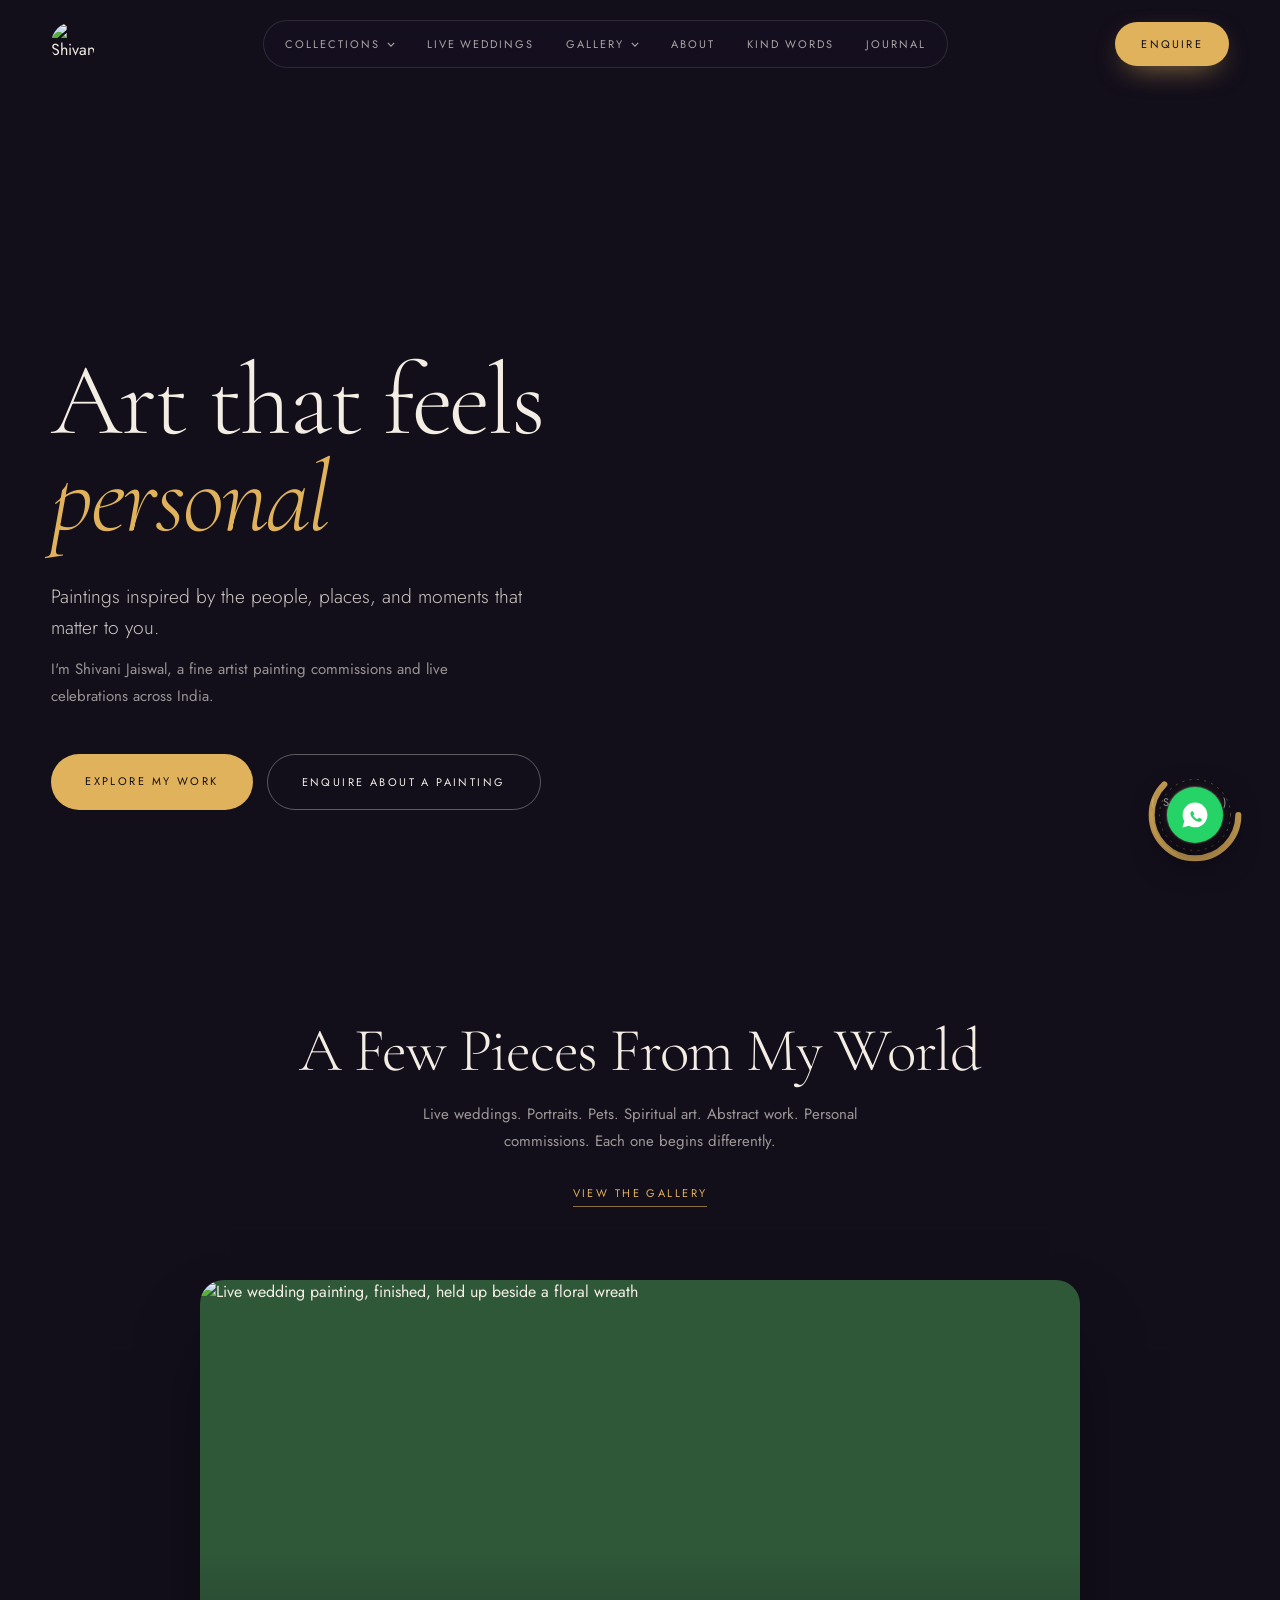
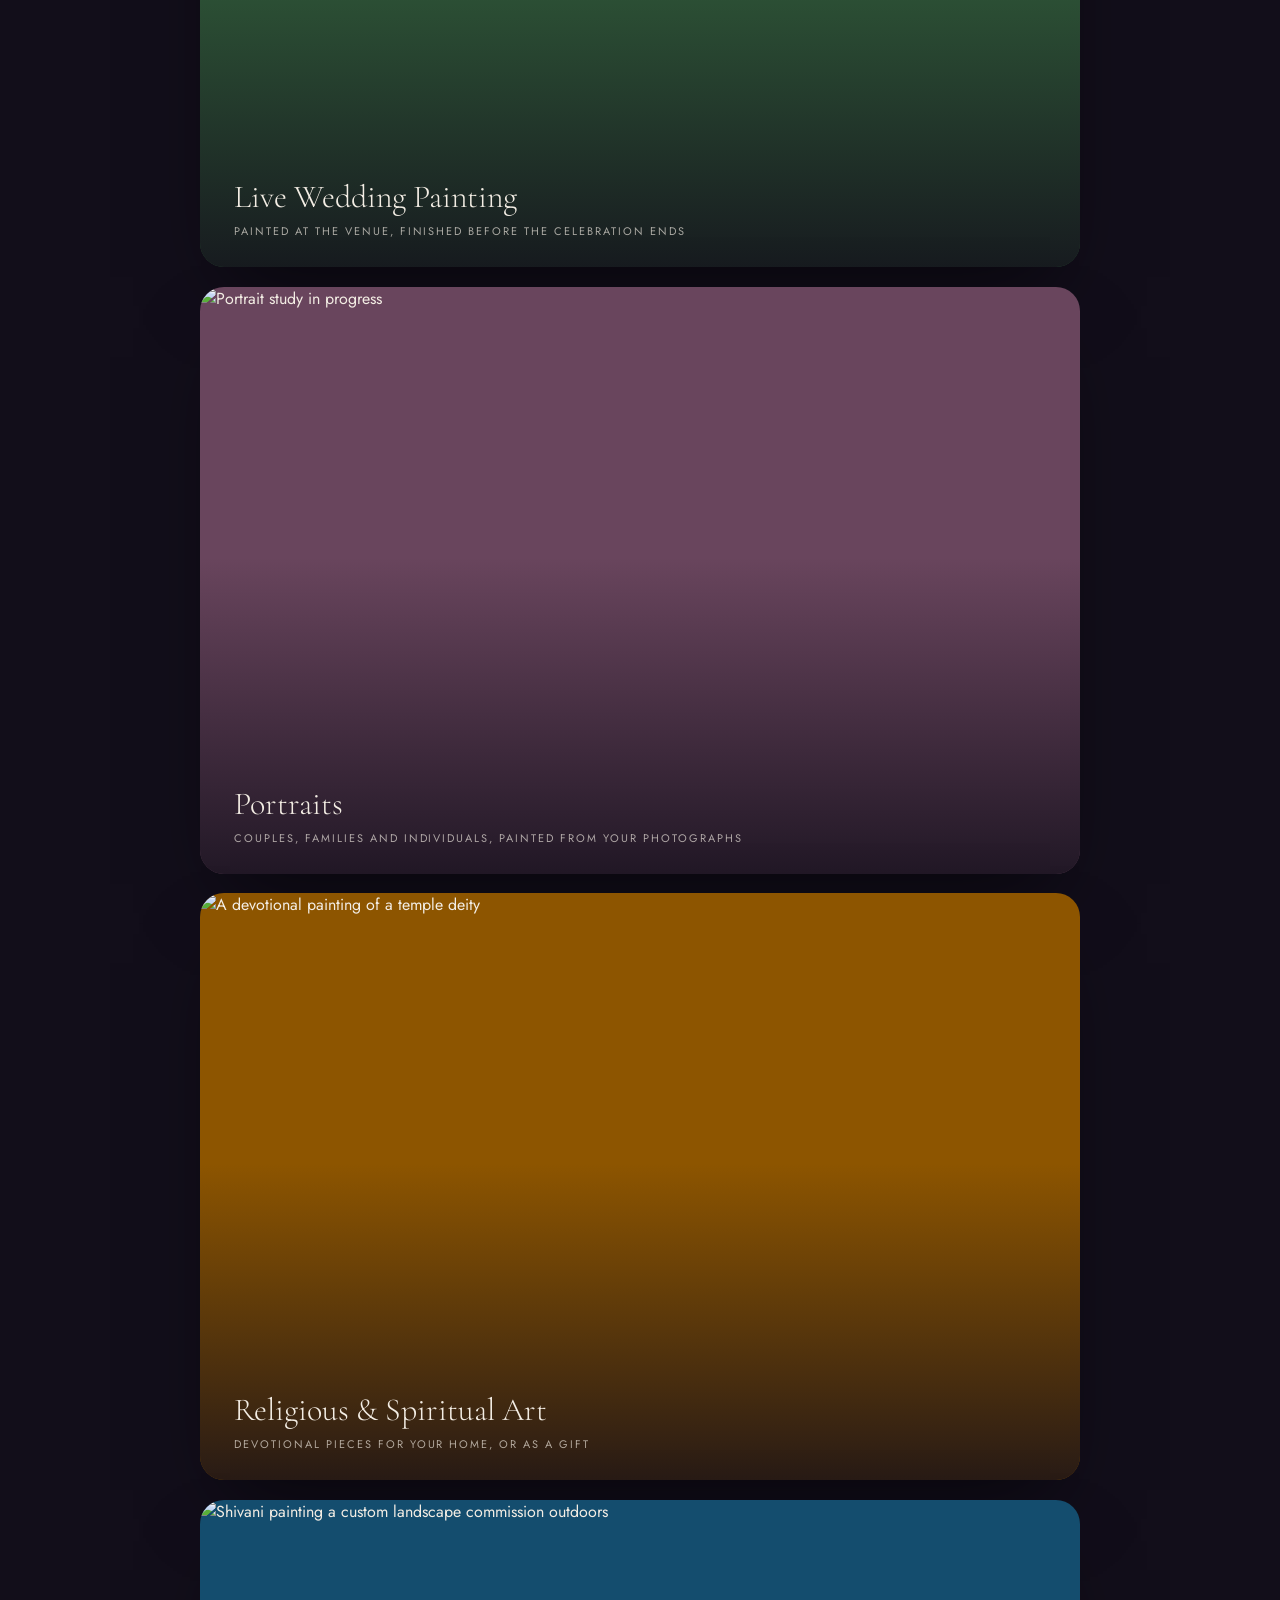
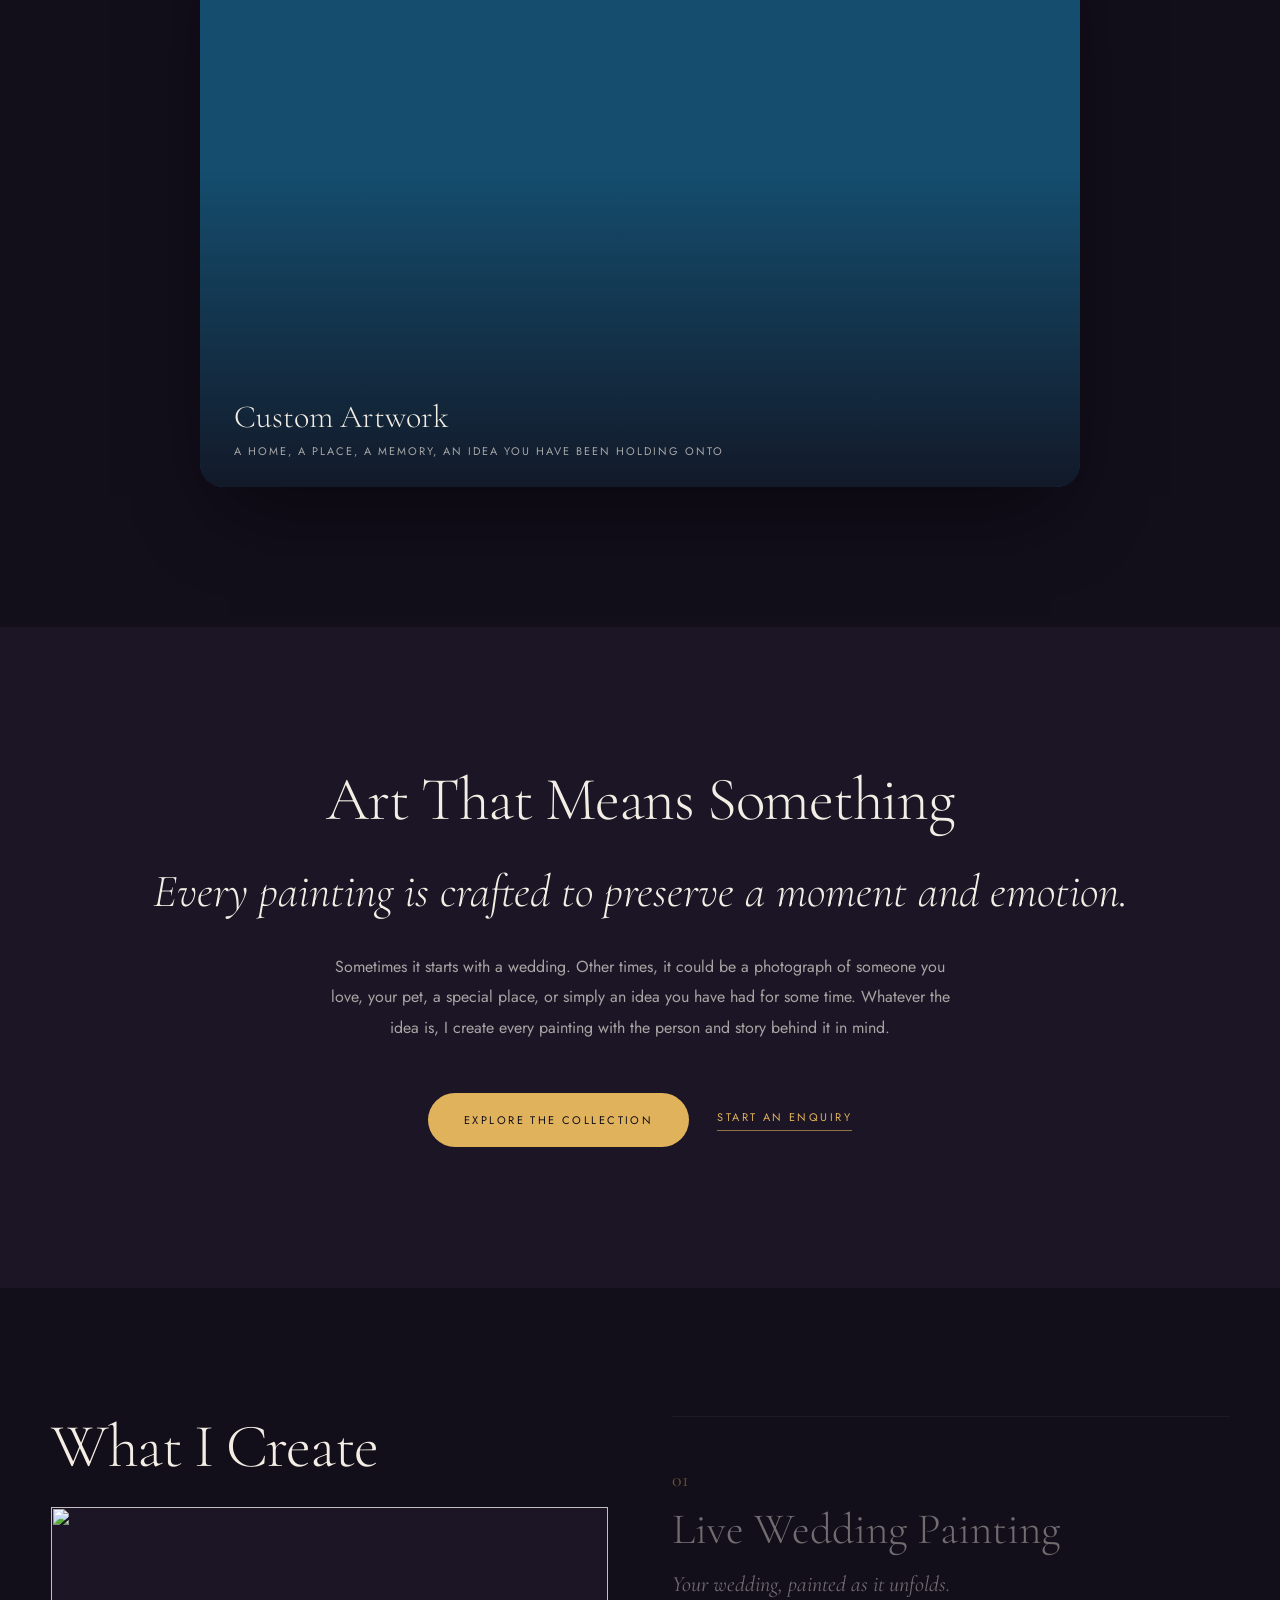
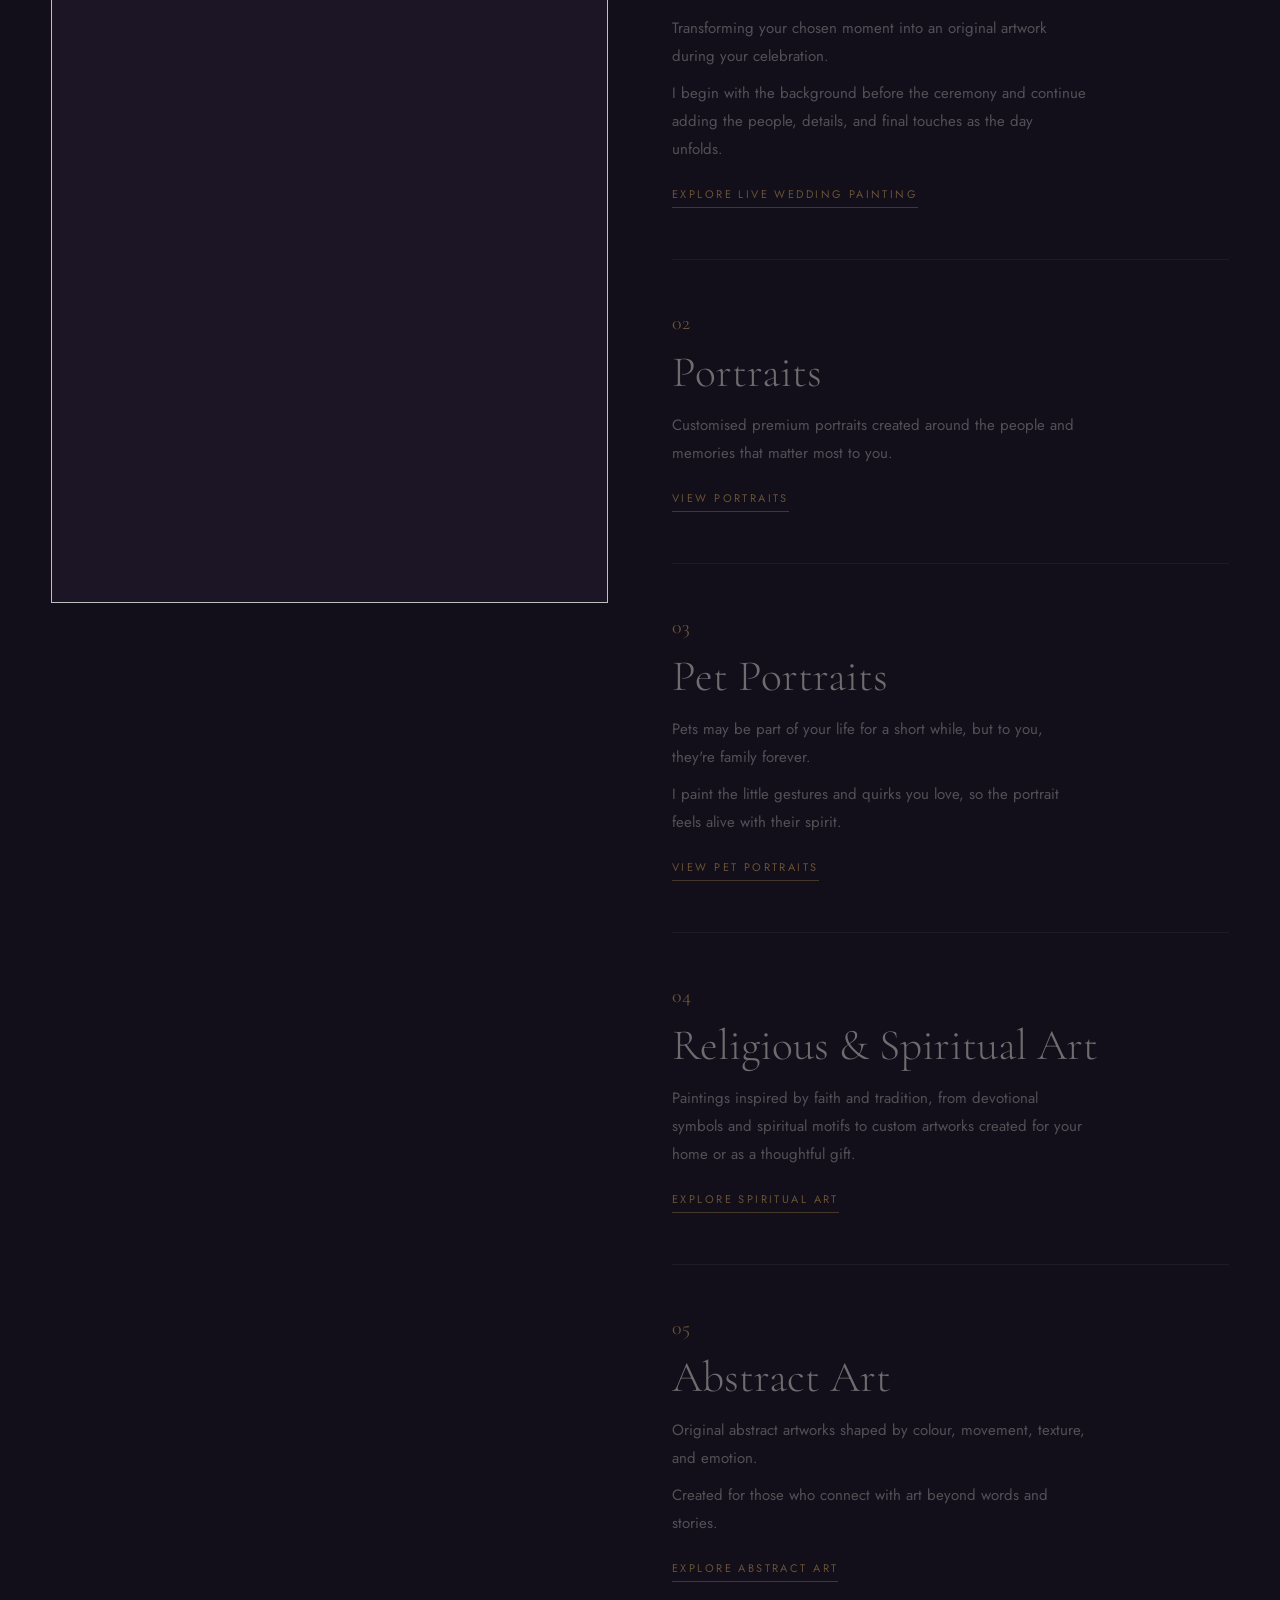
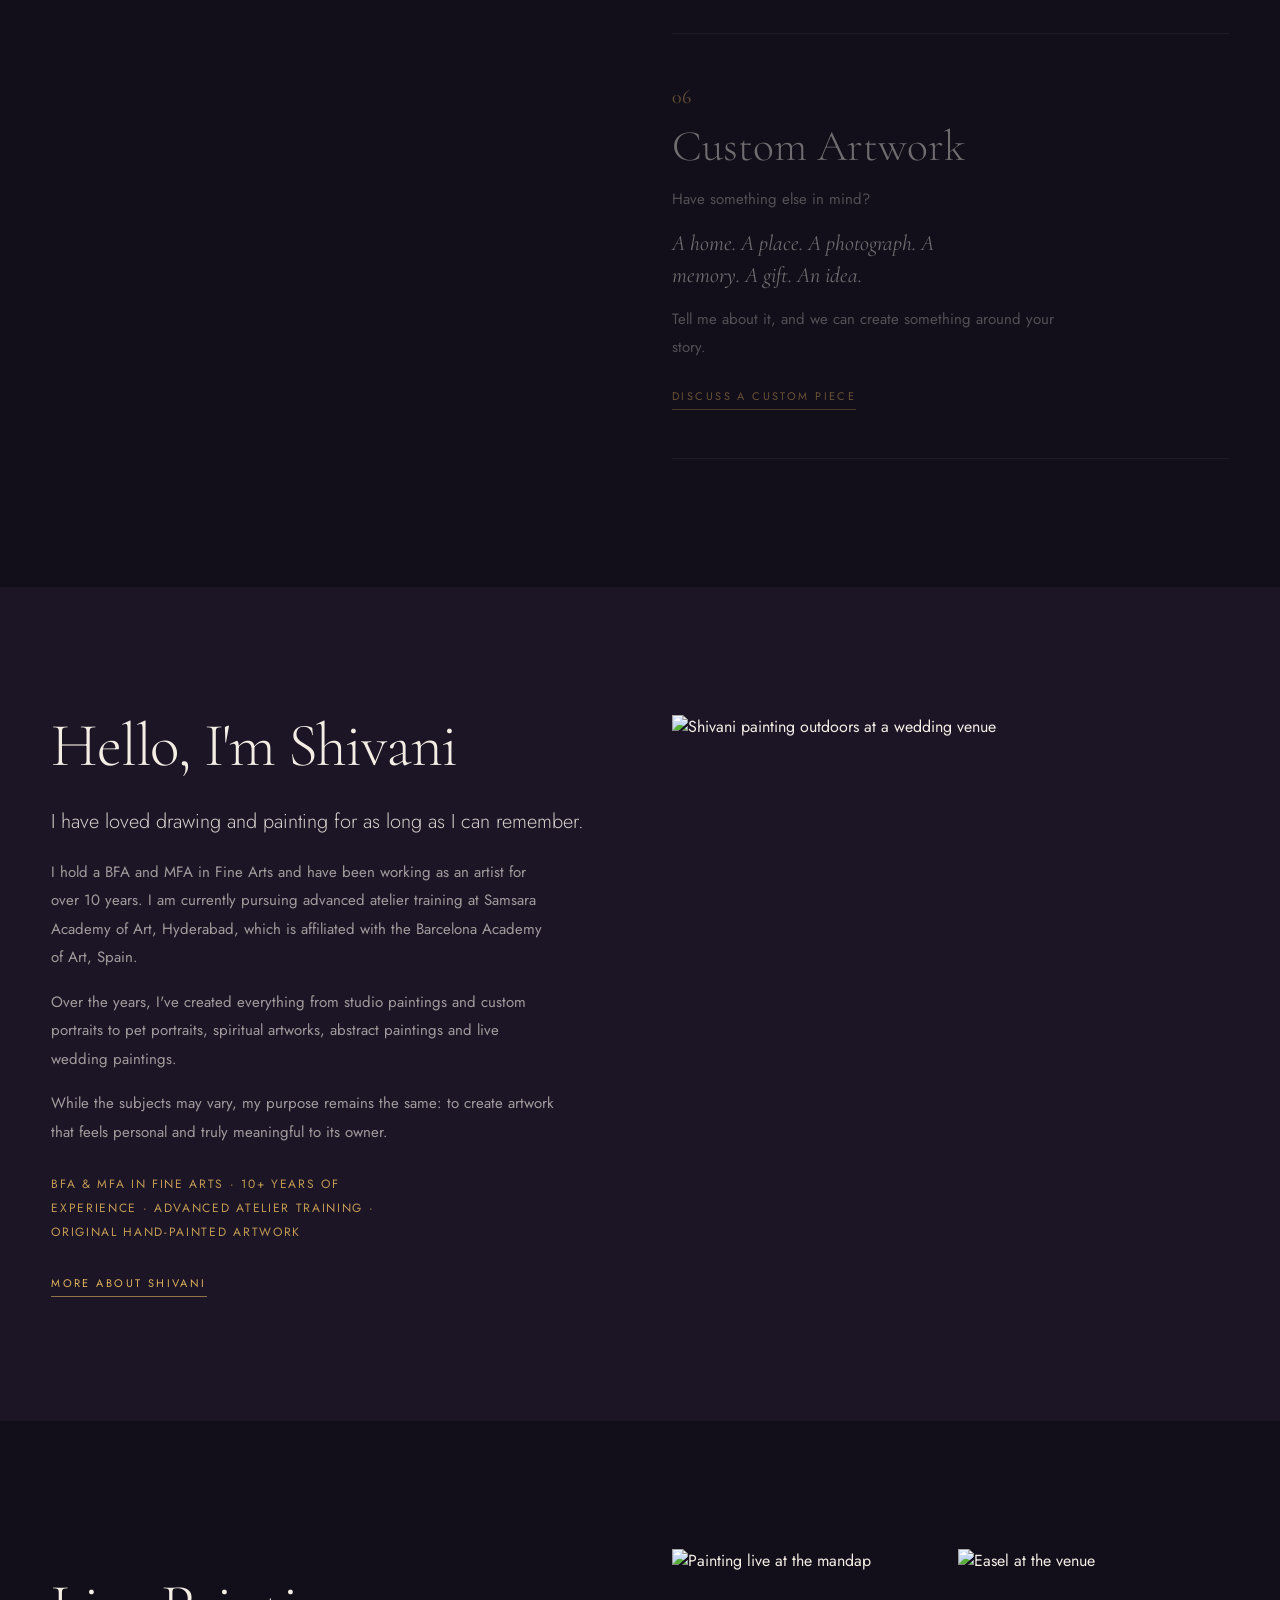
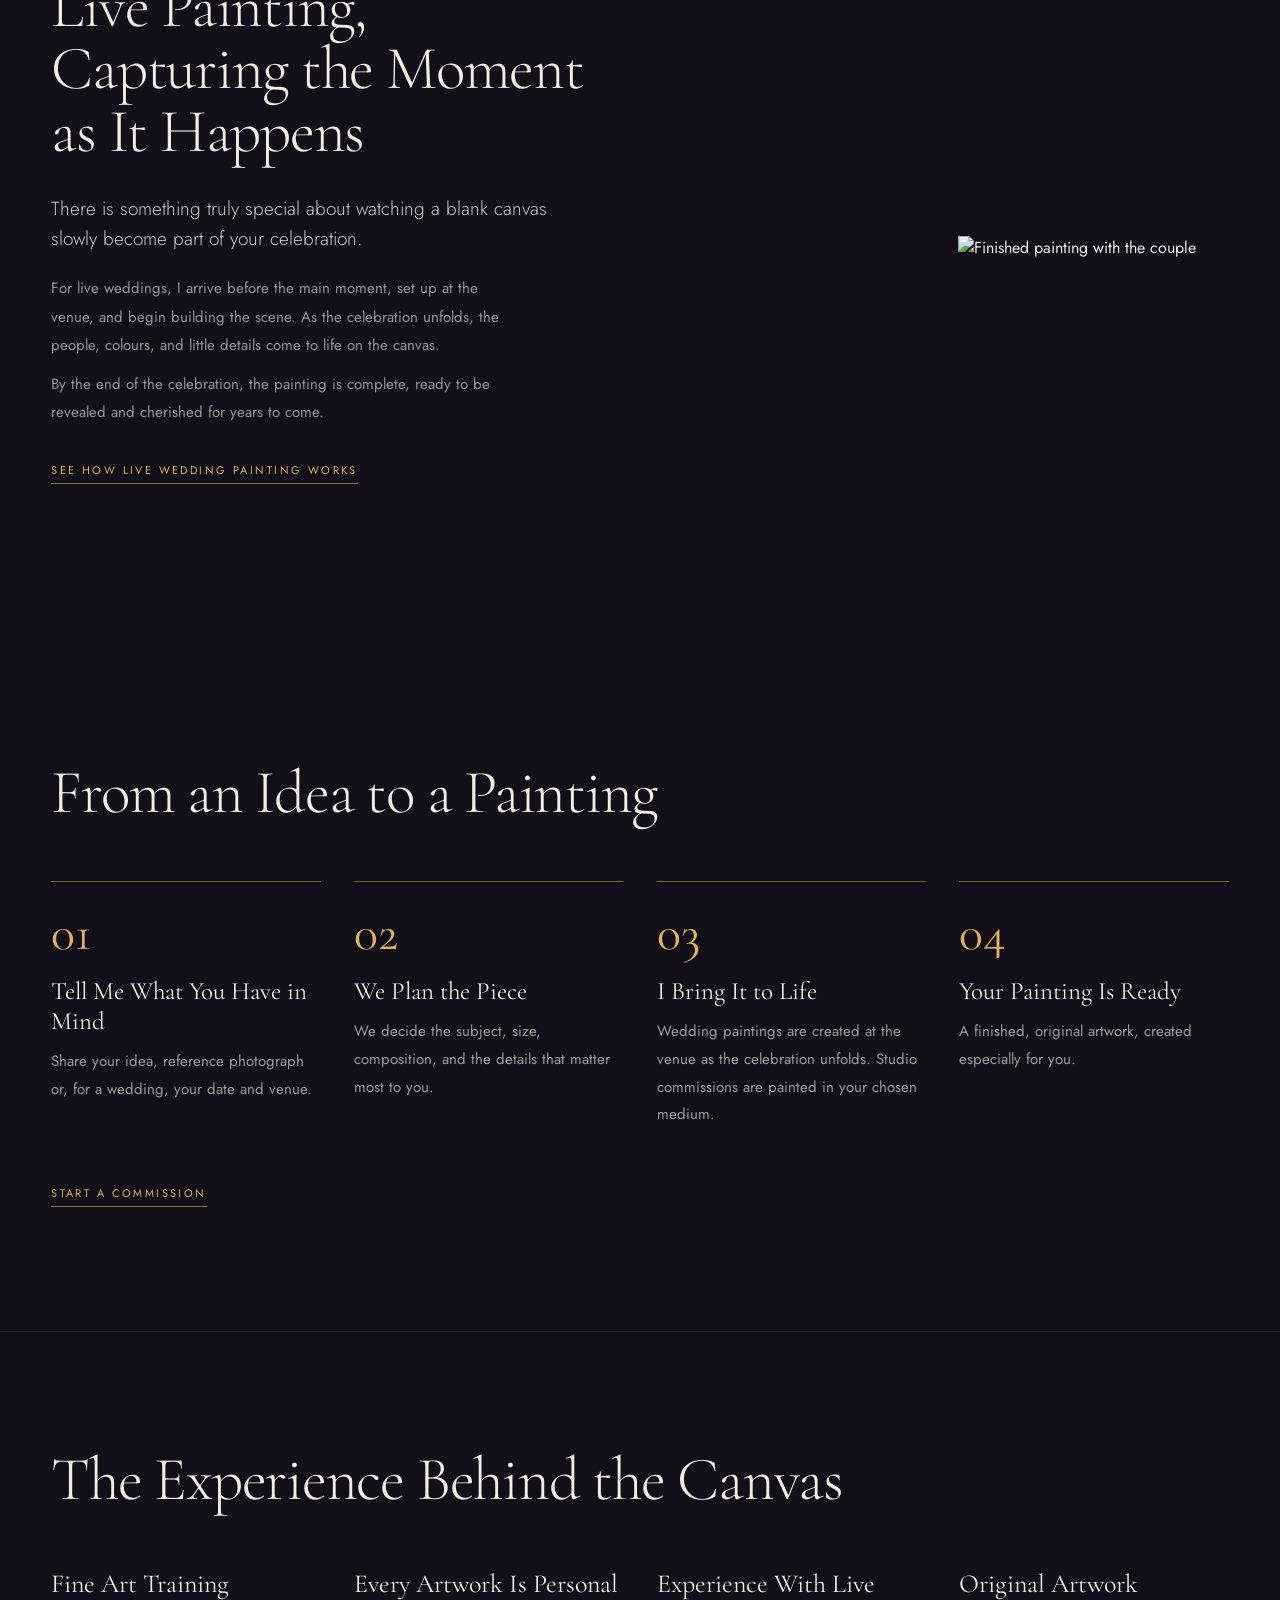
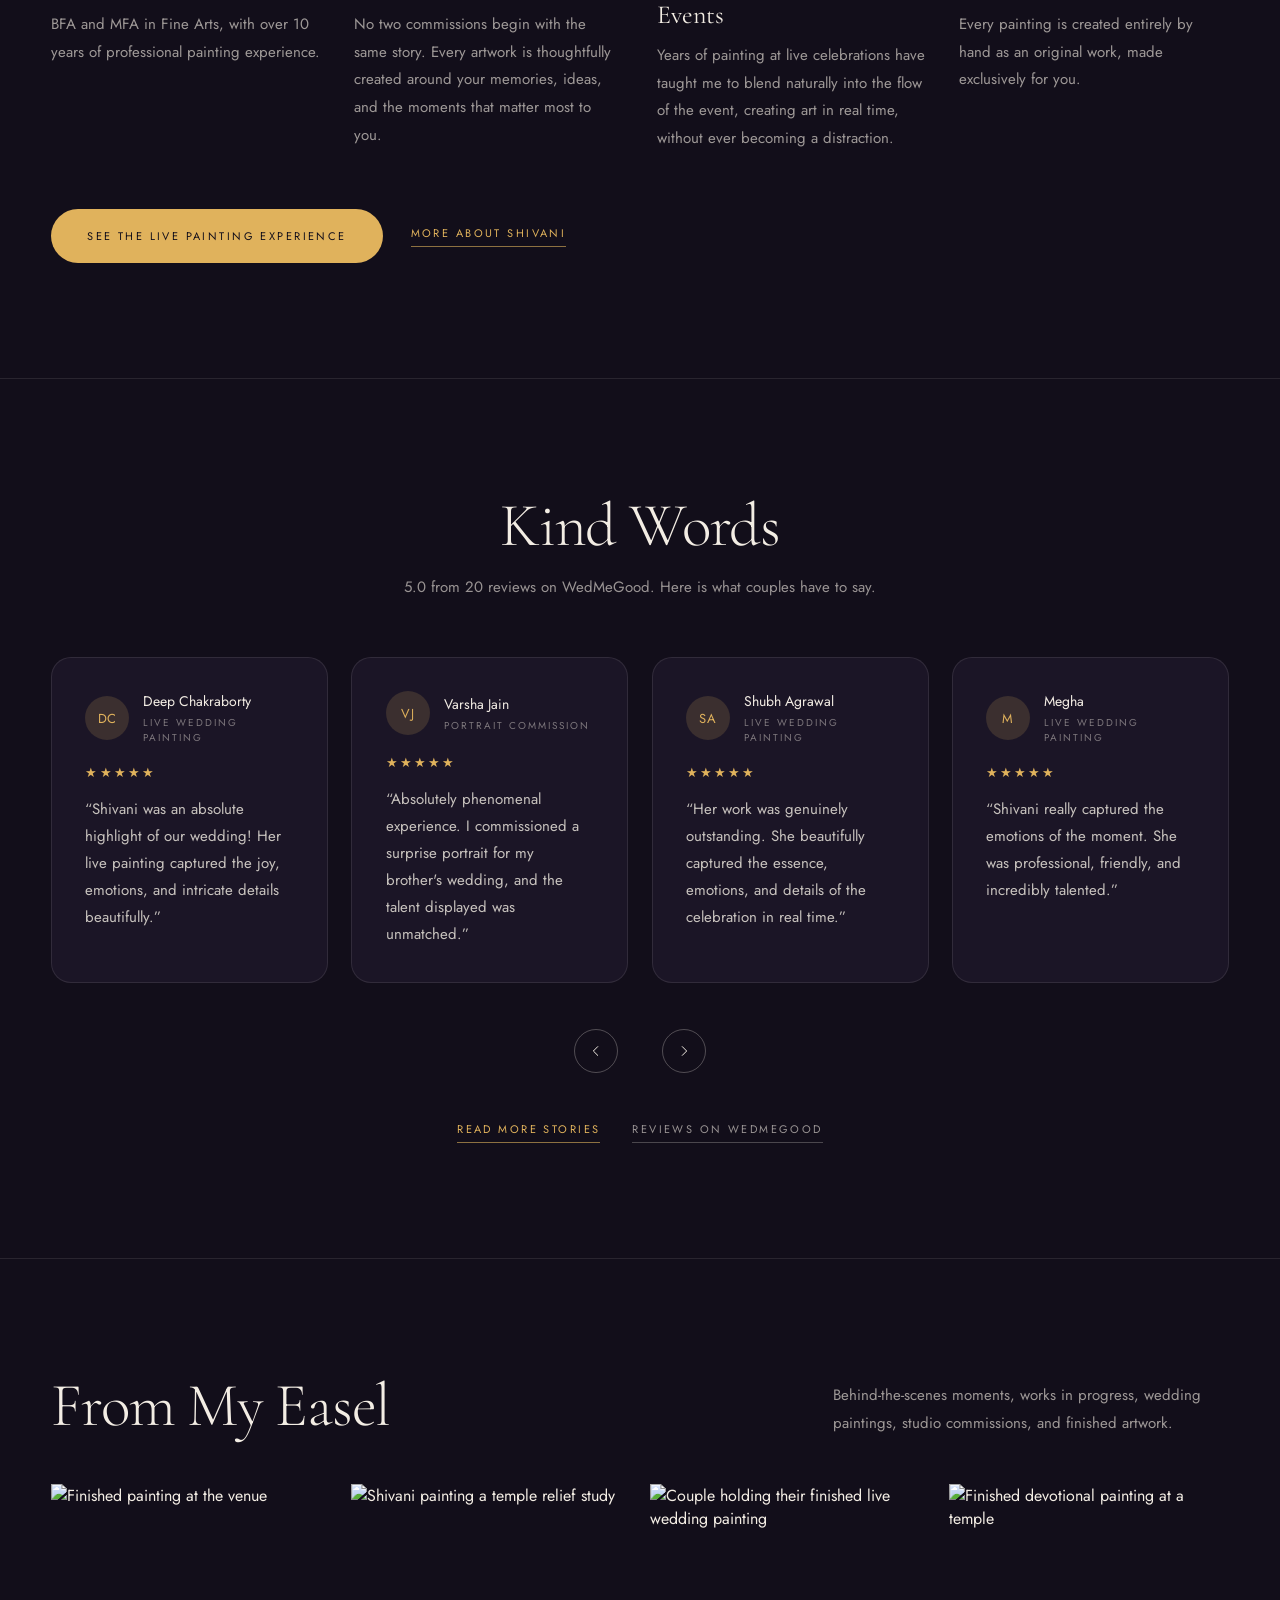
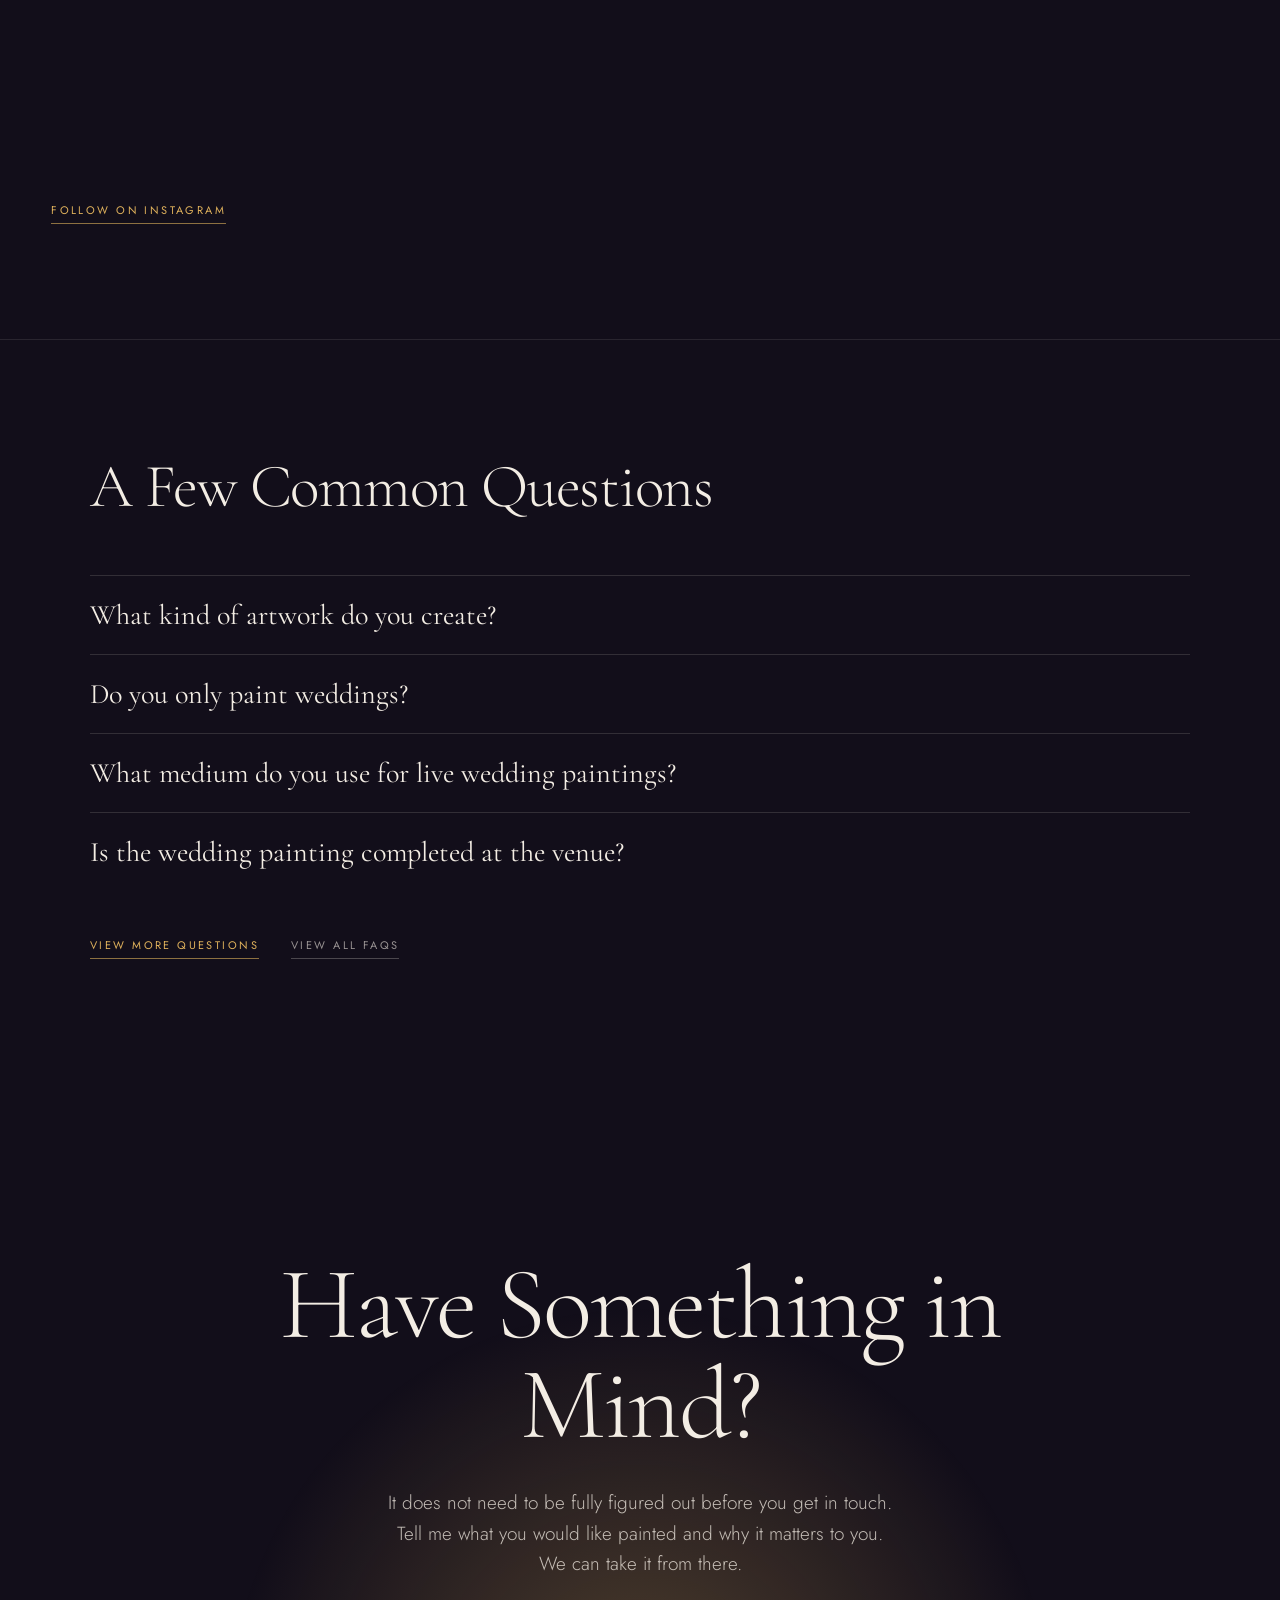
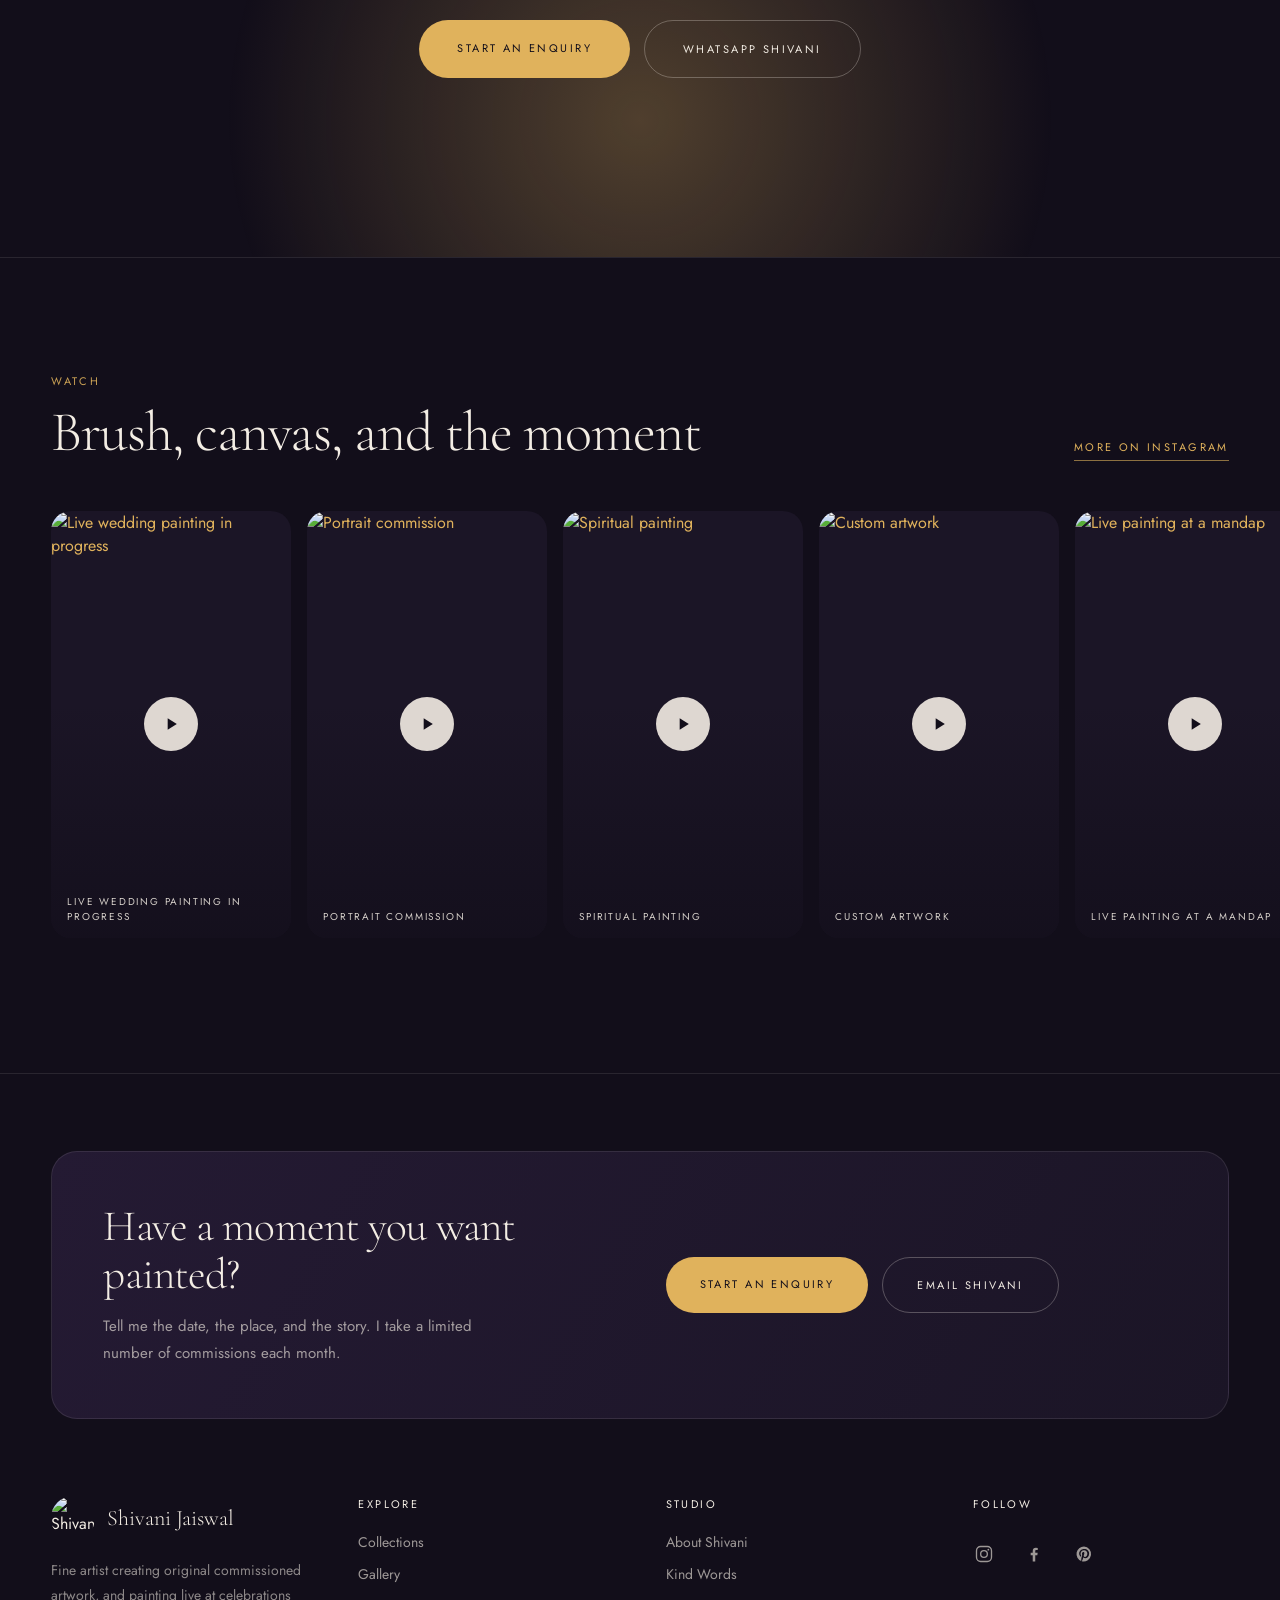
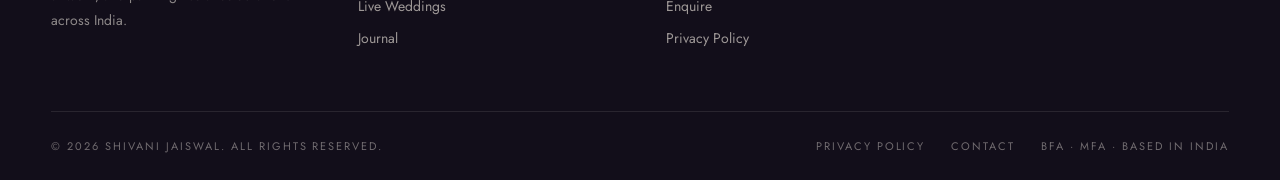
==== commit b8c743cd: "Crop the about photo to the height of its text column The 1013x1800 photo was the grid item, so heig" ====
--- a/index.html
+++ b/index.html
@@ -59,7 +59,7 @@
     #hero > div { grid-column:1 !important; }
     [data-2col] { grid-template-columns:1fr !important; }
     [data-2col] img { margin-top:0 !important; }
-    .about-img { min-height:0 !important; aspect-ratio:4/5; }
+    .about-media { min-height:0 !important; aspect-ratio:4/5; }
   }
 
   /* shared layout + interaction utilities */
@@ -67,6 +67,7 @@
   @media (max-width:1080px) { .g4 { grid-template-columns:repeat(2,minmax(0,1fr)); } }
   @media (max-width:640px)  { .g4 { grid-template-columns:minmax(0,1fr); } }
   a:focus-visible, button:focus-visible, summary:focus-visible { outline:2px solid #E0B25C; outline-offset:3px; border-radius:4px; }
+  .about-media { position:relative; overflow:hidden; min-height:clamp(360px,40vw,560px); }
   .piece-card { display:block; text-decoration:none; color:inherit; }
   .piece-card .piece-cap { transition:color .35s ease; }
   .piece-card:hover .piece-cap, .piece-card:focus-visible .piece-cap { color:#F3EDE4; }
@@ -262,7 +263,9 @@
         <p style="font-size:12px; letter-spacing:.14em; text-transform:uppercase; line-height:2; margin:0 0 26px; color:rgba(224,178,92,.85); max-width:52ch">BFA &amp; MFA in Fine Arts &middot; 10+ Years of Experience &middot; Advanced Atelier Training &middot; Original Hand-Painted Artwork</p>
         <a href="About.dc.html" style="font-size:11px; letter-spacing:.22em; text-transform:uppercase; border-bottom:1px solid rgba(224,178,92,.6); padding-bottom:5px">More About Shivani</a>
       </div>
-      <img src="assets/artist-painting-venue-pink.jpg" alt="Shivani painting outdoors at a wedding venue" class="about-img" style="width:100%; height:100%; min-height:clamp(420px,48vw,680px); object-fit:cover; object-position:50% 20%">
+      <div class="about-media">
+        <img src="assets/artist-painting-venue-pink.jpg" alt="Shivani painting outdoors at a wedding venue" style="position:absolute; inset:0; width:100%; height:100%; object-fit:cover; object-position:50% 60%">
+      </div>
     </div>
   </section>
   <section id="live" style="padding:clamp(80px,10vw,140px) clamp(20px,4vw,60px)">
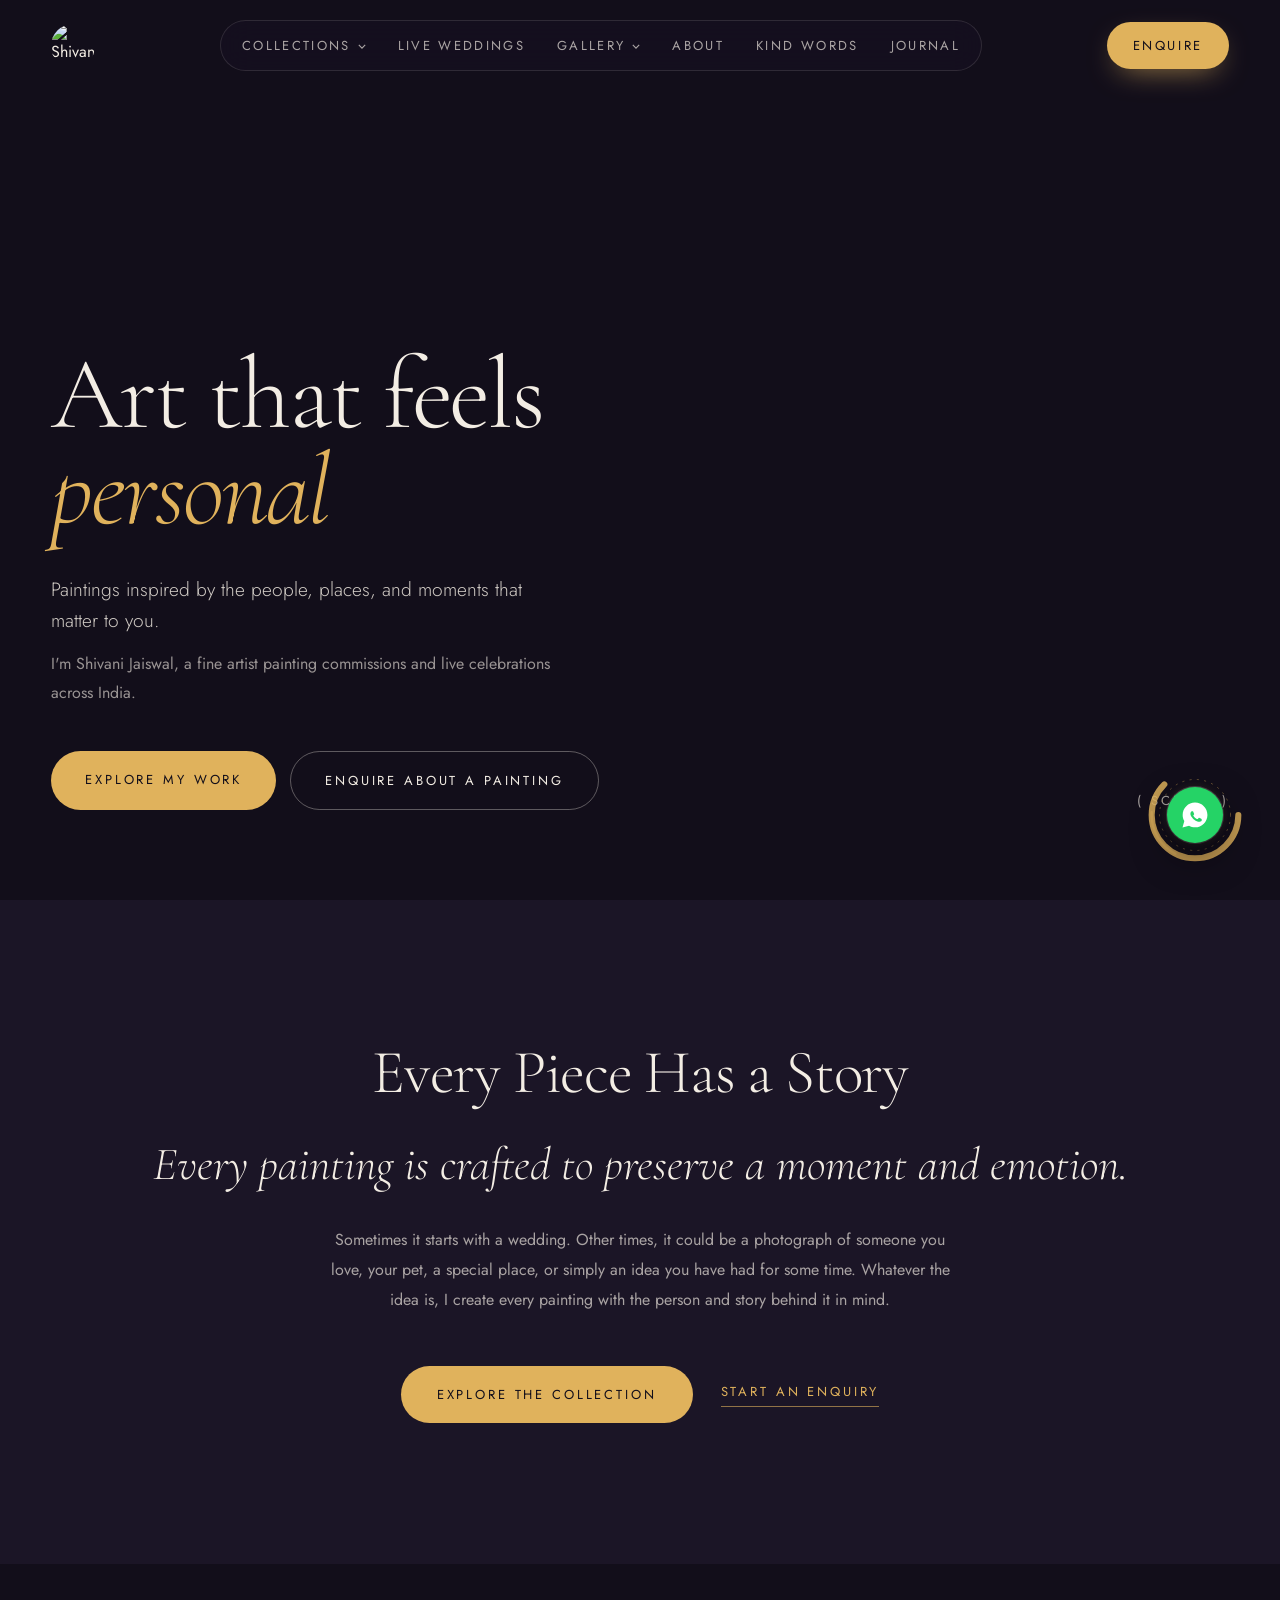
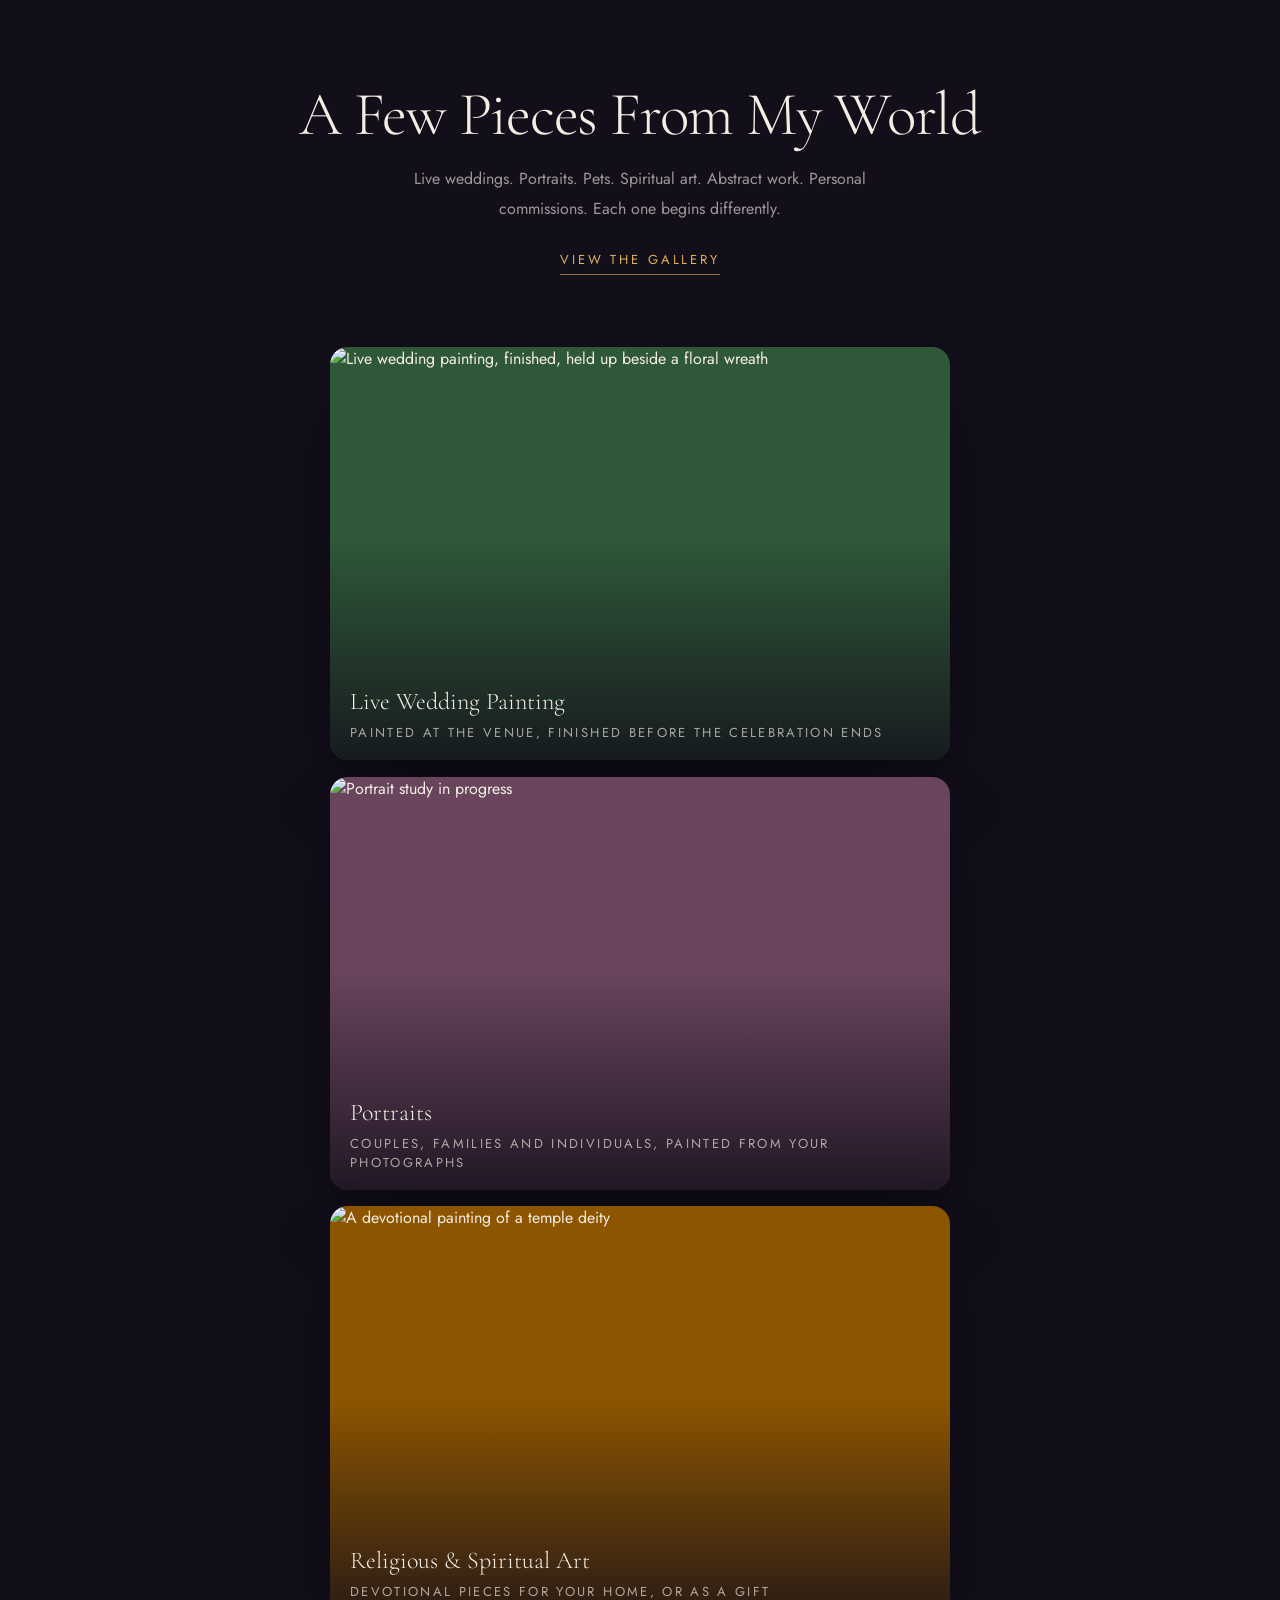
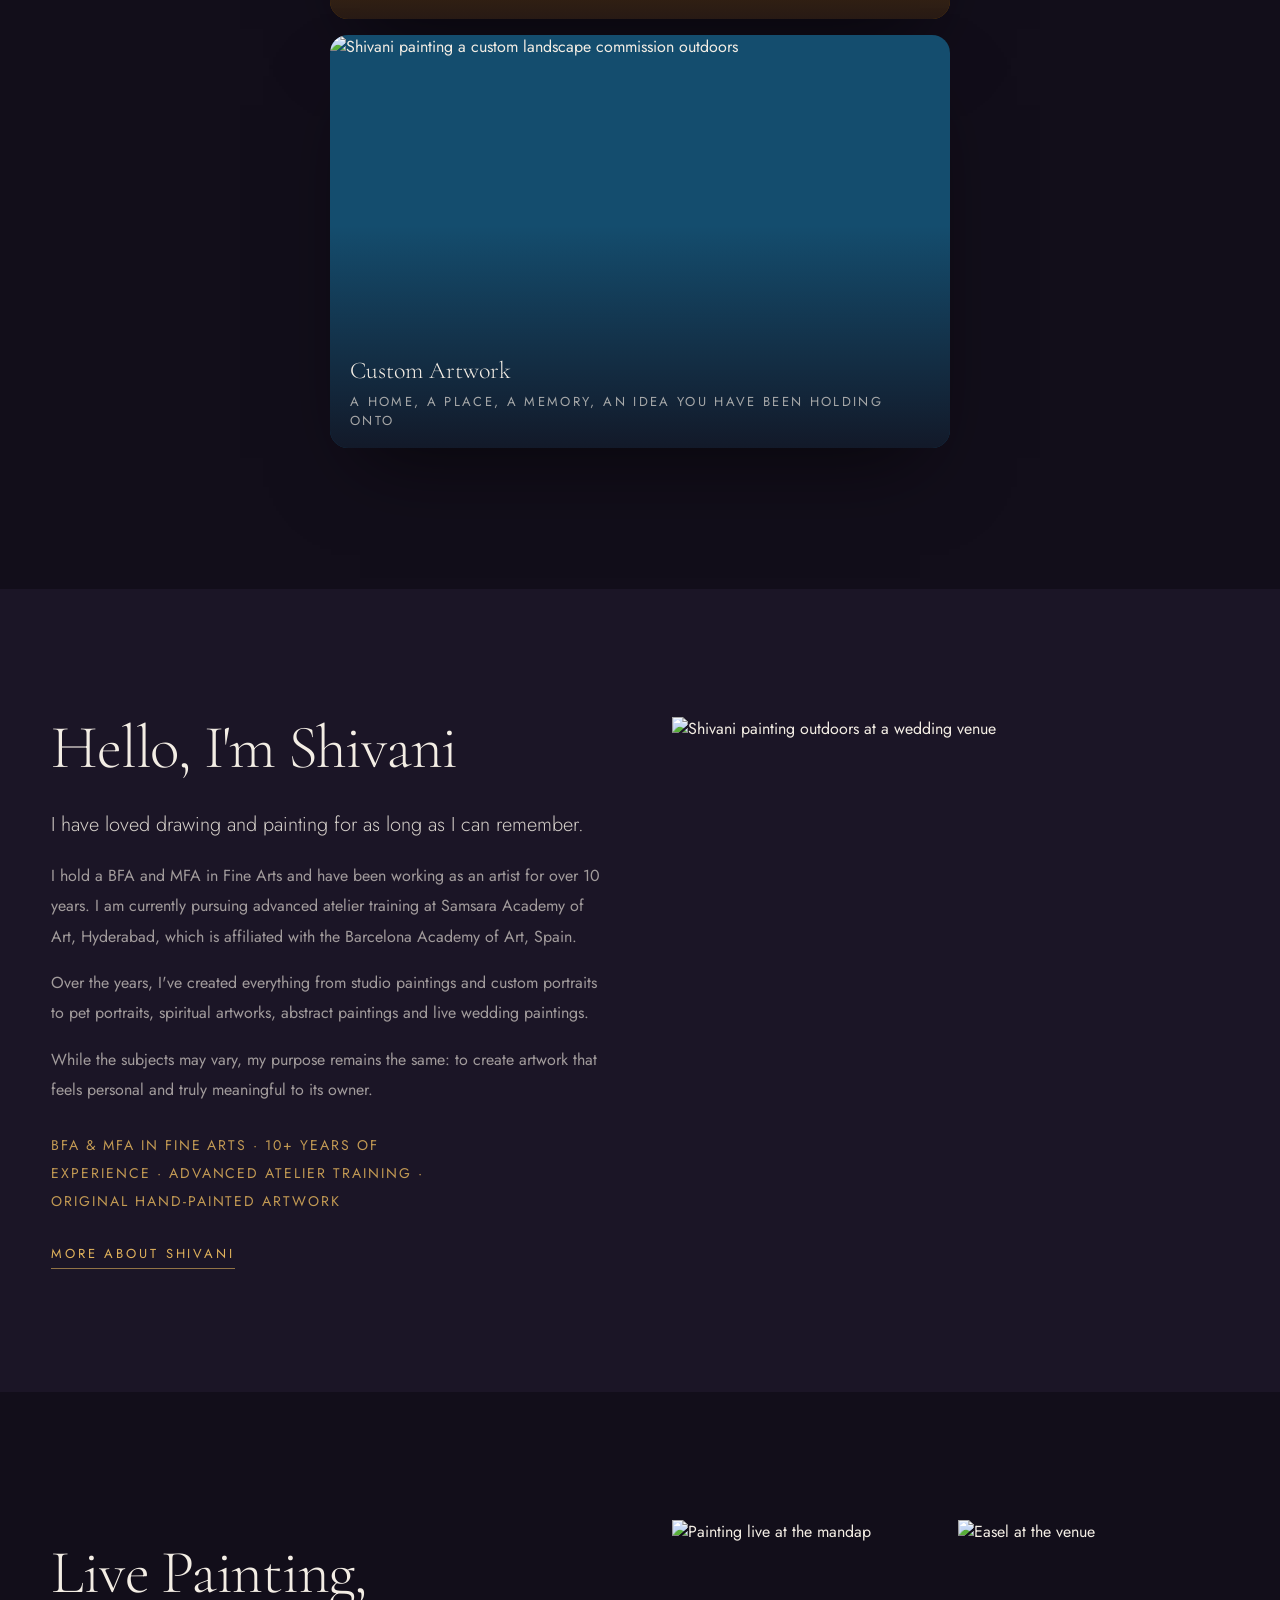
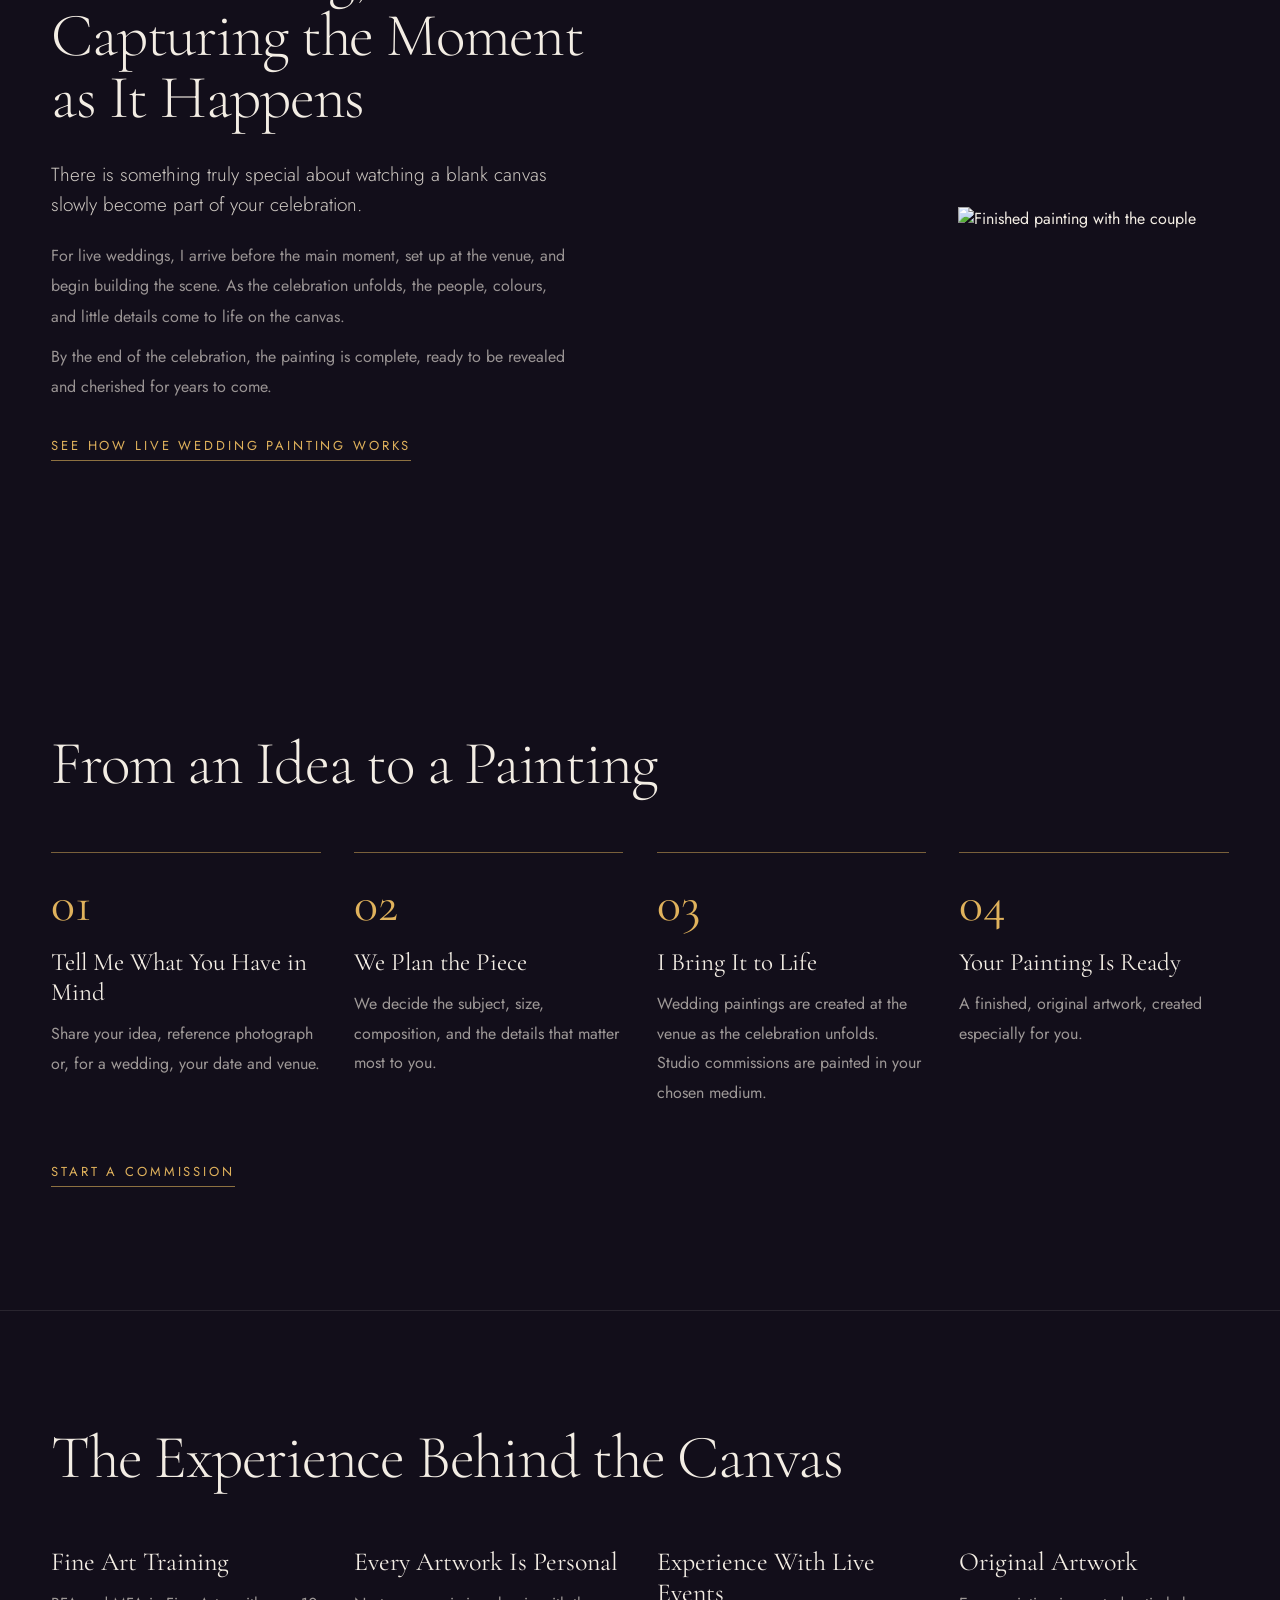
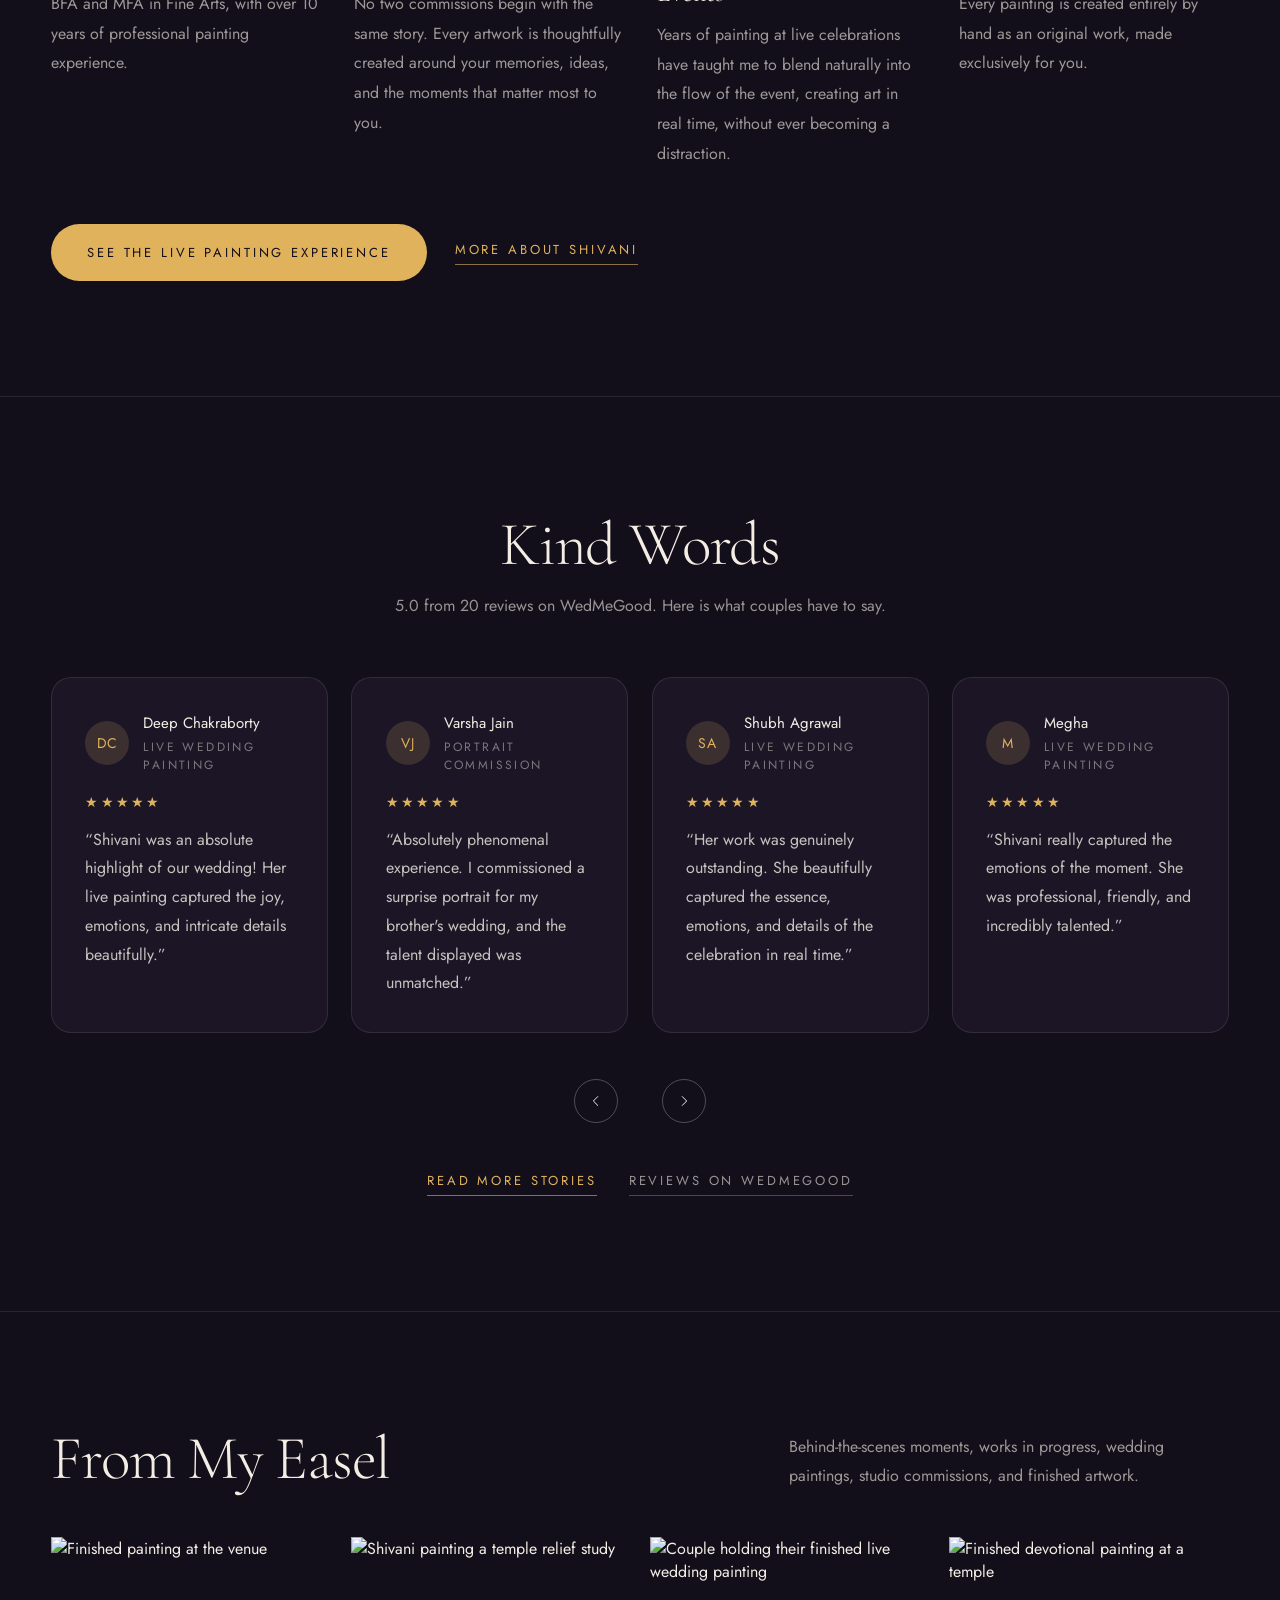
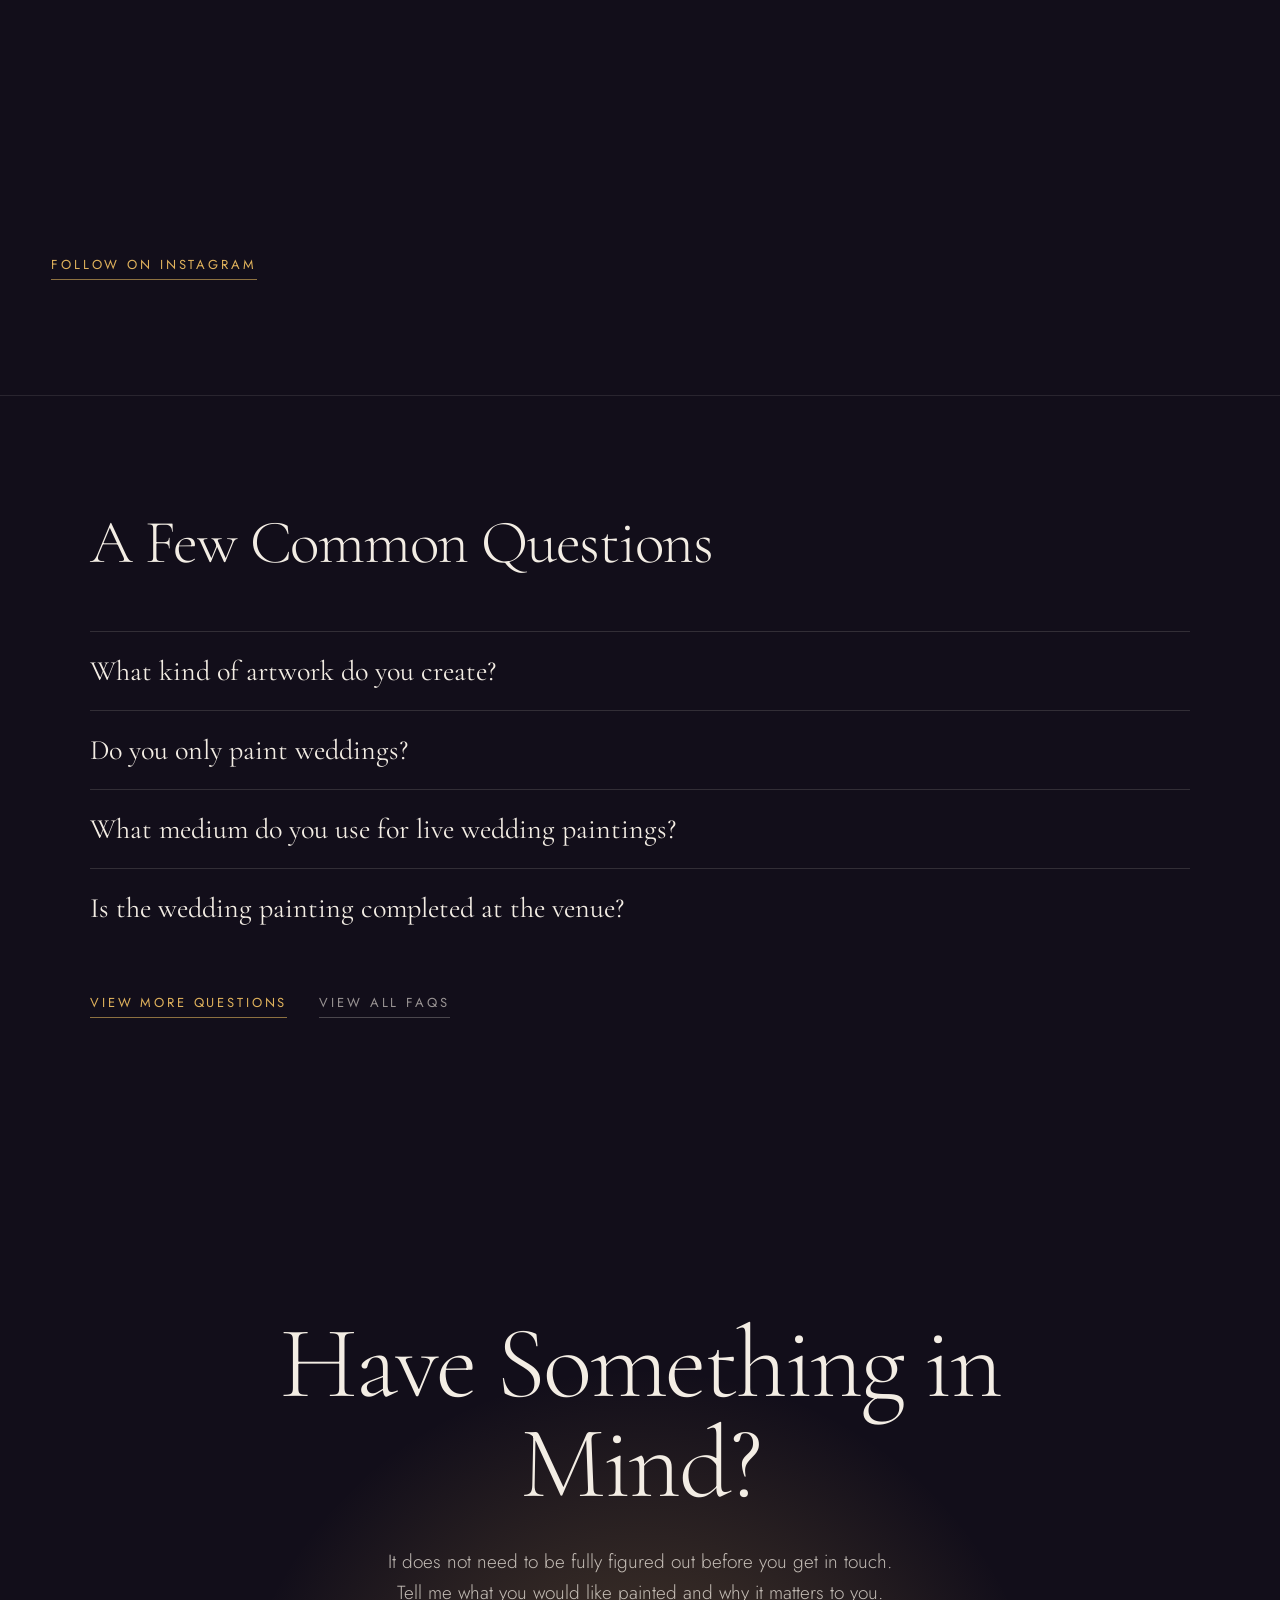
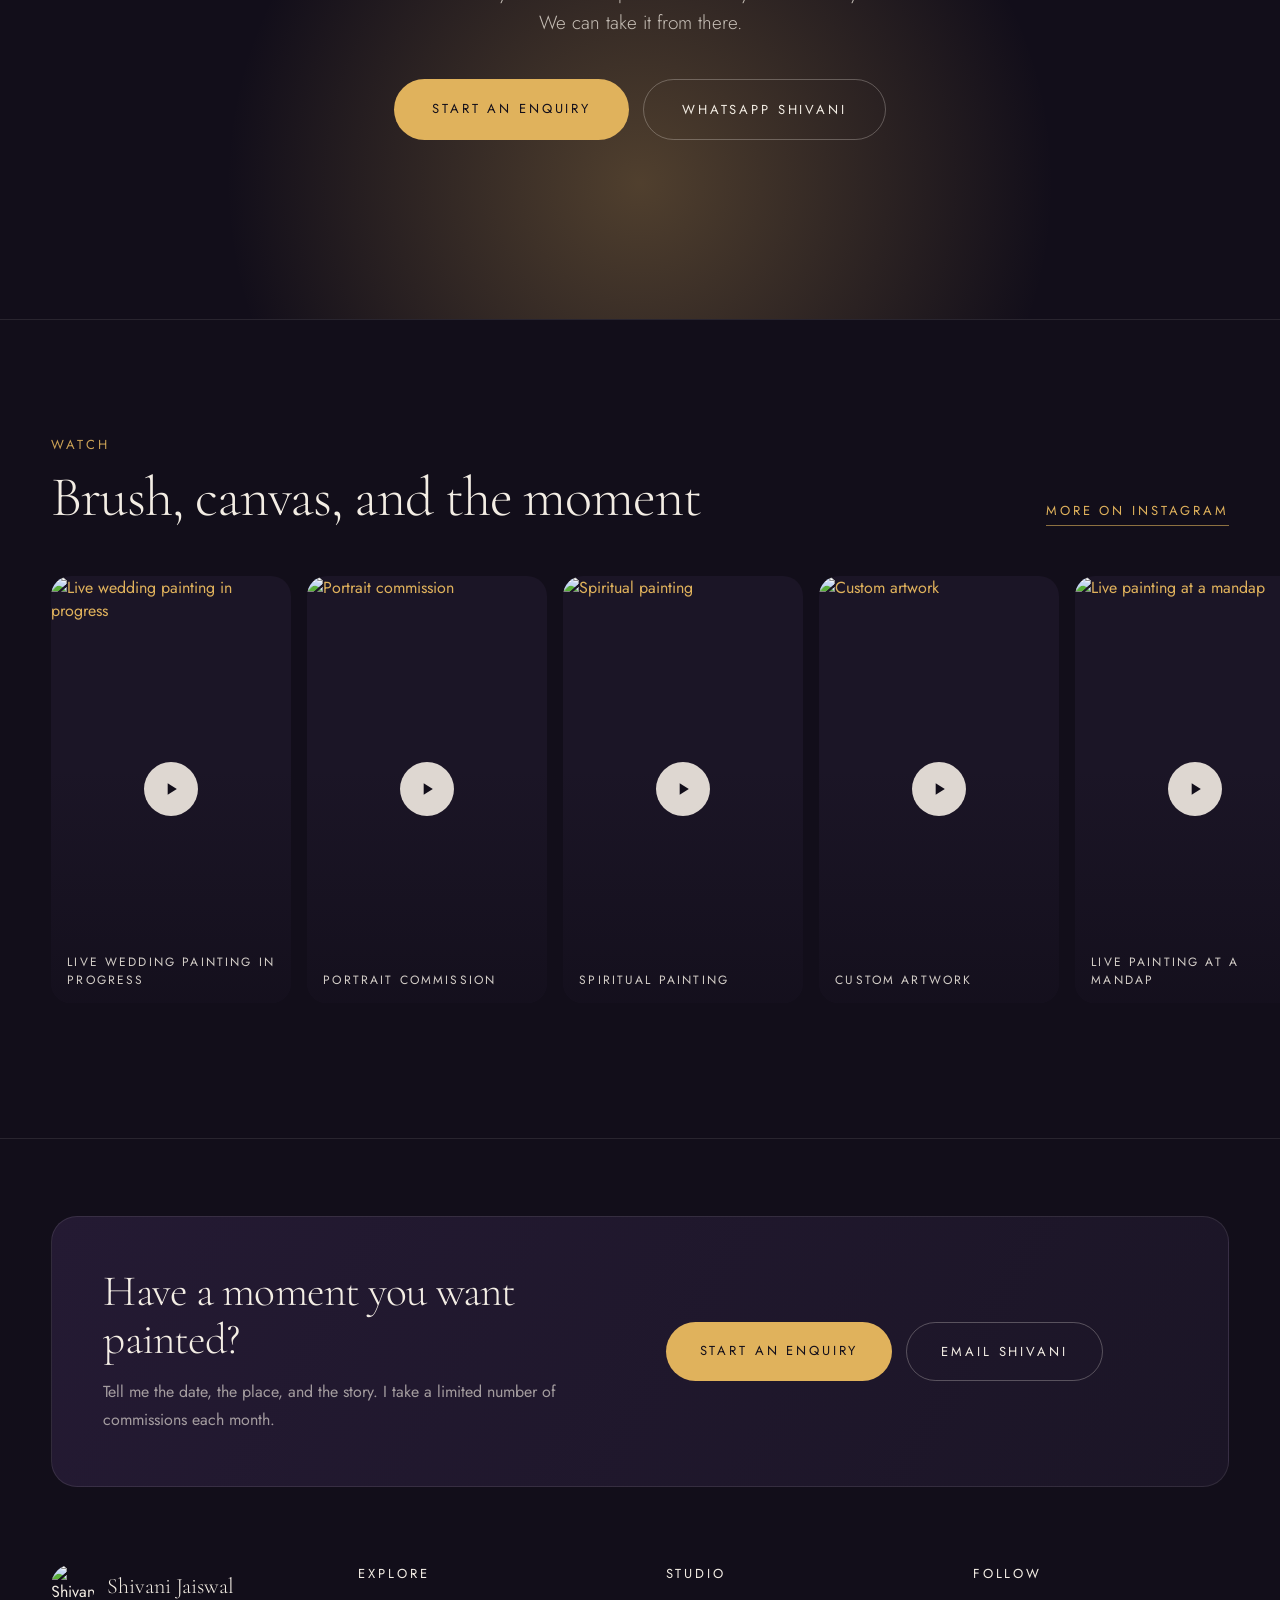
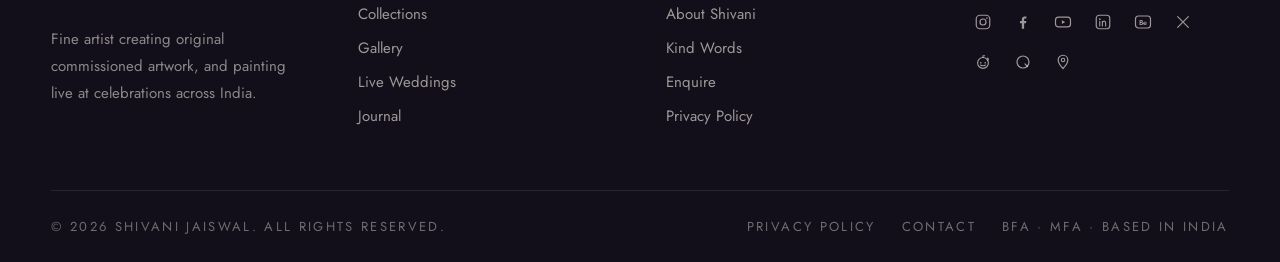
==== commit 6ea7d78f: "Fix small fonts, dedupe homepage sections, expand footer socials, clean up copy - Bump small text (1" ====
--- a/index.html
+++ b/index.html
@@ -41,7 +41,7 @@
     #nav-burger span:nth-child(1) { top:0; }
     #nav-burger span:nth-child(2) { top:8px; }
     #nav-burger span:nth-child(3) { top:16px; }
-    header nav { position:fixed; top:0; right:0; width:min(78vw,320px); height:100vh; flex-direction:column !important; flex-wrap:nowrap !important; justify-content:center !important; align-items:flex-start !important; gap:26px !important; padding:100px 44px !important; margin:0; background:#171123 !important; border:0 !important; border-radius:0 !important; backdrop-filter:none !important; box-shadow:-30px 0 60px -20px rgba(0,0,0,.5); transform:translateX(100%); transition:transform .45s cubic-bezier(.16,1,.3,1); z-index:60; font-size:14px !important; }
+    header nav { position:fixed; top:0; right:0; width:min(78vw,320px); height:100vh; flex-direction:column !important; flex-wrap:nowrap !important; justify-content:center !important; align-items:flex-start !important; gap:26px !important; padding:100px 44px !important; margin:0; background:#171123 !important; border:0 !important; border-radius:0 !important; backdrop-filter:none !important; box-shadow:-30px 0 60px -20px rgba(0,0,0,.5); transform:translateX(100%); transition:transform .45s cubic-bezier(.16,1,.3,1); z-index:60; font-size:15px !important; }
     header nav a { padding:0 !important; background:transparent !important; }
     header > a[href="Enquire.dc.html"] { display:none !important; }
     #nav-toggle:checked ~ nav { transform:translateX(0); }
@@ -52,7 +52,7 @@
     #nav-toggle:checked ~ #nav-burger span:nth-child(3) { transform:translateY(-8px) rotate(-45deg); }
     body:has(#nav-toggle:checked) a[aria-label="Chat on WhatsApp"] { display:none !important; }
     .nav-menu { position:static; transform:none !important; opacity:1 !important; visibility:visible !important; min-width:0; padding:6px 0 0; border:0; background:transparent !important; backdrop-filter:none; box-shadow:none; }
-    .nav-menu a { padding:8px 0 !important; font-size:12px; letter-spacing:.14em; color:rgba(243,237,228,.55) !important; }
+    .nav-menu a { padding:8px 0 !important; font-size:14px; letter-spacing:.14em; color:rgba(243,237,228,.55) !important; }
     .nav-caret { display:none; }
     header nav .nav-group { width:100%; }
     #hero { height:auto !important; min-height:100svh !important; grid-template-columns:1fr !important; }
@@ -85,7 +85,7 @@
   .kw-btn:hover { border-color:#E0B25C; color:#E0B25C; }
   .kw-btn[disabled] { opacity:.3; cursor:default; }
   .kw-dot { width:6px; height:6px; padding:0; border:0; border-radius:100px; background:rgba(243,237,228,.26); cursor:pointer; transition:width .35s cubic-bezier(.16,1,.3,1), background .35s; }
-  .faq-more-btn { background:transparent; border:0; padding:0 0 5px; font-family:inherit; font-size:11px; letter-spacing:.22em; text-transform:uppercase; color:#E0B25C; border-bottom:1px solid rgba(224,178,92,.6); cursor:pointer; }
+  .faq-more-btn { background:transparent; border:0; padding:0 0 5px; font-family:inherit; font-size:13px; letter-spacing:.22em; text-transform:uppercase; color:#E0B25C; border-bottom:1px solid rgba(224,178,92,.6); cursor:pointer; }
   .faq-more-btn:hover { color:#F3EDE4; }
   footer a[aria-label]:hover, footer a[aria-label]:focus-visible { color:#E0B25C !important; }
 </style>
@@ -99,10 +99,10 @@
     </a>
     <input type="checkbox" id="nav-toggle" style="position:absolute; opacity:0; pointer-events:none">
     <label for="nav-toggle" id="nav-burger" aria-label="Toggle menu"><span></span><span></span><span></span></label>
-    <nav style="display:flex; align-items:center; gap:2px; padding:6px; border-radius:100px; border:1px solid rgba(243,237,228,.12); background:rgba(23,17,35,.62); backdrop-filter:blur(16px); font-size:11px; letter-spacing:.18em; text-transform:uppercase">
+    <nav style="display:flex; align-items:center; gap:2px; padding:6px; border-radius:100px; border:1px solid rgba(243,237,228,.12); background:rgba(23,17,35,.62); backdrop-filter:blur(16px); font-size:13px; letter-spacing:.18em; text-transform:uppercase">
       <span class="nav-group"><a href="Collections.dc.html" style="padding:9px 15px; border-radius:100px; color:rgba(243,237,228,.68); background:transparent; transition:color .3s,background .3s">Collections<svg class="nav-caret" viewBox="0 0 10 6" width="8" height="5" aria-hidden="true"><path d="M1 1l4 4 4-4" fill="none" stroke="currentColor" stroke-width="1.4"></path></svg></a><span class="nav-menu"><a href="Collections.dc.html#portraits">Portraits</a><a href="Collections.dc.html#pets">Pet Portraits</a><a href="Collections.dc.html#spiritual">Spiritual Art</a><a href="Collections.dc.html#abstract">Abstract Art</a><a href="Collections.dc.html#fabric">Fabric Painting</a><a href="Collections.dc.html#custom">Custom Artwork</a><a href="Collections.dc.html#events">Live Event Painting</a><a href="Collections.dc.html#hospitality">Hotels &amp; Hospitality</a><a href="Collections.dc.html#weddings">Live Wedding Painting</a></span></span><a href="Live Wedding Painting.dc.html" style="padding:9px 15px; border-radius:100px; color:rgba(243,237,228,.68); background:transparent; transition:color .3s,background .3s">Live Weddings</a><span class="nav-group"><a href="Gallery.dc.html" style="padding:9px 15px; border-radius:100px; color:rgba(243,237,228,.68); background:transparent; transition:color .3s,background .3s">Gallery<svg class="nav-caret" viewBox="0 0 10 6" width="8" height="5" aria-hidden="true"><path d="M1 1l4 4 4-4" fill="none" stroke="currentColor" stroke-width="1.4"></path></svg></a><span class="nav-menu"><a href="Gallery.dc.html#live-weddings">Live Weddings</a><a href="Gallery.dc.html#portraits">Portraits</a><a href="Gallery.dc.html#pets">Pet Portraits</a><a href="Gallery.dc.html#spiritual">Spiritual Art</a><a href="Gallery.dc.html#custom">Custom Work</a><a href="Gallery.dc.html#behind">Behind the Scenes</a></span></span><a href="About.dc.html" style="padding:9px 15px; border-radius:100px; color:rgba(243,237,228,.68); background:transparent; transition:color .3s,background .3s">About</a><a href="Kind Words.dc.html" style="padding:9px 15px; border-radius:100px; color:rgba(243,237,228,.68); background:transparent; transition:color .3s,background .3s">Kind Words</a><a href="Blog.dc.html" style="padding:9px 15px; border-radius:100px; color:rgba(243,237,228,.68); background:transparent; transition:color .3s,background .3s">Journal</a>
     </nav>
-    <a href="Enquire.dc.html" style="flex-shrink:0; font-size:11px; letter-spacing:.2em; text-transform:uppercase; background:#E0B25C; color:#120E1A; padding:14px 26px; border-radius:100px; box-shadow:0 10px 30px -12px rgba(224,178,92,.8)">Enquire</a>
+    <a href="Enquire.dc.html" style="flex-shrink:0; font-size:13px; letter-spacing:.2em; text-transform:uppercase; background:#E0B25C; color:#120E1A; padding:14px 26px; border-radius:100px; box-shadow:0 10px 30px -12px rgba(224,178,92,.8)">Enquire</a>
     <label for="nav-toggle" id="nav-scrim" aria-hidden="true"></label>
   </header>
 
@@ -114,141 +114,77 @@
     <div style="position:relative; grid-column:1; padding:clamp(30px,5vw,80px) clamp(20px,4vw,60px) clamp(50px,7vw,96px)">
       <h1 style="font-family:'Cormorant Garamond',serif; font-weight:300; font-size:clamp(48px,8vw,132px); line-height:.94; letter-spacing:-.025em; margin:0; animation:riseIn 1.2s cubic-bezier(.16,1,.3,1) .35s both">Art that feels<br><em style="font-style:italic; color:#E0B25C">personal</em></h1>
       <p style="font-size:clamp(17px,1.5vw,21px); font-weight:300; line-height:1.6; margin:clamp(24px,3vw,36px) 0 14px; max-width:44ch; color:rgba(243,237,228,.84); animation:riseIn 1.2s cubic-bezier(.16,1,.3,1) .5s both">Paintings inspired by the people, places, and moments that matter to you.</p>
-      <p style="font-size:15px; line-height:1.8; margin:0; max-width:52ch; color:rgba(243,237,228,.6); animation:riseIn 1.2s cubic-bezier(.16,1,.3,1) .58s both">I&#x27;m Shivani Jaiswal, a fine artist painting commissions and live celebrations across India.</p>
+      <p style="font-size:16px; line-height:1.8; margin:0; max-width:52ch; color:rgba(243,237,228,.6); animation:riseIn 1.2s cubic-bezier(.16,1,.3,1) .58s both">I&#x27;m Shivani Jaiswal, a fine artist painting commissions and live celebrations across India.</p>
       <div style="display:flex; flex-wrap:wrap; gap:14px; margin-top:clamp(28px,3.6vw,44px); animation:riseIn 1.2s cubic-bezier(.16,1,.3,1) .7s both">
-        <a href="Gallery.dc.html" style="font-size:11px; letter-spacing:.22em; text-transform:uppercase; background:#E0B25C; color:#120E1A; padding:19px 34px; border-radius:100px">Explore My Work</a>
-        <a href="Enquire.dc.html" style="font-size:11px; letter-spacing:.22em; text-transform:uppercase; border:1px solid rgba(243,237,228,.34); color:#F3EDE4; padding:19px 34px; border-radius:100px">Enquire About a Painting</a>
-      </div>
-    </div>
-    <div style="position:relative; grid-column:2; justify-self:end; padding:0 clamp(20px,4vw,60px) clamp(50px,7vw,96px); font-size:11px; letter-spacing:.24em; text-transform:uppercase; color:rgba(243,237,228,.66)">( Scroll )</div>
+        <a href="Gallery.dc.html" style="font-size:13px; letter-spacing:.22em; text-transform:uppercase; background:#E0B25C; color:#120E1A; padding:19px 34px; border-radius:100px">Explore My Work</a>
+        <a href="Enquire.dc.html" style="font-size:13px; letter-spacing:.22em; text-transform:uppercase; border:1px solid rgba(243,237,228,.34); color:#F3EDE4; padding:19px 34px; border-radius:100px">Enquire About a Painting</a>
+      </div>
+    </div>
+    <div style="position:relative; grid-column:2; justify-self:end; padding:0 clamp(20px,4vw,60px) clamp(50px,7vw,96px); font-size:13px; letter-spacing:.24em; text-transform:uppercase; color:rgba(243,237,228,.66)">( Scroll )</div>
+  </section>
+  <section style="padding:clamp(90px,11vw,150px) clamp(20px,4vw,60px); background:#1B1526">
+    <div style="max-width:1000px; margin:0 auto; text-align:center">
+      <h2 style="font-family:'Cormorant Garamond',serif; font-weight:300; font-size:clamp(34px,4.8vw,74px); line-height:1.04; letter-spacing:-.02em; margin:0 0 30px">Every Piece Has a Story</h2>
+      <p style="font-family:'Cormorant Garamond',serif; font-size:clamp(26px,3.6vw,52px); font-style:italic; font-weight:300; line-height:1.3; margin:0 0 30px">Every painting is crafted to preserve a moment and emotion.</p>
+      <p style="font-size:16px; line-height:1.9; margin:0 auto; max-width:62ch; color:rgba(243,237,228,.66)">Sometimes it starts with a wedding. Other times, it could be a photograph of someone you love, your pet, a special place, or simply an idea you have had for some time. Whatever the idea is, I create every painting with the person and story behind it in mind.</p>
+      <div style="display:flex; flex-wrap:wrap; gap:14px 28px; justify-content:center; align-items:center; margin-top:clamp(34px,4vw,50px)">
+        <a href="Collections.dc.html" style="font-size:13px; letter-spacing:.22em; text-transform:uppercase; background:#E0B25C; color:#120E1A; padding:19px 36px; border-radius:100px">Explore the Collection</a>
+        <a href="Enquire.dc.html" style="font-size:13px; letter-spacing:.22em; text-transform:uppercase; border-bottom:1px solid rgba(224,178,92,.6); padding-bottom:5px">Start an Enquiry</a>
+      </div>
+    </div>
   </section>
   <section id="reel" style="padding:clamp(80px,10vw,120px) clamp(20px,4vw,60px) clamp(90px,11vw,150px)">
     <div style="max-width:1440px; margin:0 auto">
       <div data-reveal="" style="max-width:760px; margin:0 auto clamp(50px,6vw,84px); text-align:center">
         <h2 style="font-family:'Cormorant Garamond',serif; font-weight:300; font-size:clamp(34px,4.8vw,74px); line-height:1.02; letter-spacing:-.02em; margin:0 0 18px">A Few Pieces From My World</h2>
-        <p style="font-size:15px; line-height:1.85; margin:0 auto 24px; max-width:52ch; color:rgba(243,237,228,.62)">Live weddings. Portraits. Pets. Spiritual art. Abstract work. Personal commissions. Each one begins differently.</p>
-        <a href="Gallery.dc.html" style="font-size:11px; letter-spacing:.22em; text-transform:uppercase; border-bottom:1px solid rgba(224,178,92,.6); padding-bottom:5px">View the Gallery</a>
-      </div>
-    </div>
-    <div style="max-width:880px; margin:0 auto; display:flex; flex-direction:column; gap:20px">
+        <p style="font-size:16px; line-height:1.85; margin:0 auto 24px; max-width:52ch; color:rgba(243,237,228,.62)">Live weddings. Portraits. Pets. Spiritual art. Abstract work. Personal commissions. Each one begins differently.</p>
+        <a href="Gallery.dc.html" style="font-size:13px; letter-spacing:.22em; text-transform:uppercase; border-bottom:1px solid rgba(224,178,92,.6); padding-bottom:5px">View the Gallery</a>
+      </div>
+    </div>
+    <div style="max-width:620px; margin:0 auto; display:flex; flex-direction:column; gap:16px">
       <div data-cs-persp="">
-        <a href="Collections.dc.html#weddings" class="piece-card" data-cs-card="" data-cs-i="0" style="width:100%; position:relative; aspect-ratio:3/2; border-radius:24px; overflow:hidden; transform-origin:center center; will-change:transform; box-shadow:0 40px 80px -30px rgba(0,0,0,.55); background:oklch(0.42 0.07 150)">
+        <a href="Collections.dc.html#weddings" class="piece-card" data-cs-card="" data-cs-i="0" style="width:100%; position:relative; aspect-ratio:3/2; border-radius:18px; overflow:hidden; transform-origin:center center; will-change:transform; box-shadow:0 40px 80px -30px rgba(0,0,0,.55); background:oklch(0.42 0.07 150)">
           <img src="assets/reveal-kerala-wreath.jpg" alt="Live wedding painting, finished, held up beside a floral wreath" class="hero-img" style="position:absolute; inset:0; width:100%; height:100%; object-fit:cover; object-position:50% 46%; display:block">
           <span aria-hidden="true" style="position:absolute; inset:0; background:linear-gradient(180deg,rgba(18,14,26,0) 46%,rgba(18,14,26,.82) 100%)"></span>
-          <span style="position:absolute; left:clamp(20px,3vw,34px); right:clamp(20px,3vw,34px); bottom:clamp(18px,2.4vw,28px)">
-            <span style="display:block; font-family:'Cormorant Garamond',serif; font-weight:300; font-size:clamp(22px,2.6vw,32px); line-height:1.1; color:#F3EDE4">Live Wedding Painting</span>
-            <span class="piece-cap" style="display:block; margin-top:8px; font-size:11px; letter-spacing:.18em; text-transform:uppercase; color:rgba(243,237,228,.66)">Painted at the venue, finished before the celebration ends</span>
+          <span style="position:absolute; left:clamp(14px,2vw,20px); right:clamp(14px,2vw,20px); bottom:clamp(12px,1.6vw,18px)">
+            <span style="display:block; font-family:'Cormorant Garamond',serif; font-weight:300; font-size:clamp(17px,1.9vw,24px); line-height:1.1; color:#F3EDE4">Live Wedding Painting</span>
+            <span class="piece-cap" style="display:block; margin-top:8px; font-size:13px; letter-spacing:.18em; text-transform:uppercase; color:rgba(243,237,228,.66)">Painted at the venue, finished before the celebration ends</span>
           </span>
           <span class="piece-ring"></span>
         </a>
       </div>
       <div data-cs-persp="">
-        <a href="Collections.dc.html#portraits" class="piece-card" data-cs-card="" data-cs-i="1" style="width:100%; position:relative; aspect-ratio:3/2; border-radius:24px; overflow:hidden; transform-origin:center center; will-change:transform; box-shadow:0 40px 80px -30px rgba(0,0,0,.55); background:oklch(0.44 0.06 340)">
+        <a href="Collections.dc.html#portraits" class="piece-card" data-cs-card="" data-cs-i="1" style="width:100%; position:relative; aspect-ratio:3/2; border-radius:18px; overflow:hidden; transform-origin:center center; will-change:transform; box-shadow:0 40px 80px -30px rgba(0,0,0,.55); background:oklch(0.44 0.06 340)">
           <img src="assets/portrait-painting-progress.jpg" alt="Portrait study in progress" style="position:absolute; inset:0; width:100%; height:100%; object-fit:cover; object-position:42% 46%; display:block">
           <span aria-hidden="true" style="position:absolute; inset:0; background:linear-gradient(180deg,rgba(18,14,26,0) 46%,rgba(18,14,26,.82) 100%)"></span>
-          <span style="position:absolute; left:clamp(20px,3vw,34px); right:clamp(20px,3vw,34px); bottom:clamp(18px,2.4vw,28px)">
-            <span style="display:block; font-family:'Cormorant Garamond',serif; font-weight:300; font-size:clamp(22px,2.6vw,32px); line-height:1.1; color:#F3EDE4">Portraits</span>
-            <span class="piece-cap" style="display:block; margin-top:8px; font-size:11px; letter-spacing:.18em; text-transform:uppercase; color:rgba(243,237,228,.66)">Couples, families and individuals, painted from your photographs</span>
+          <span style="position:absolute; left:clamp(14px,2vw,20px); right:clamp(14px,2vw,20px); bottom:clamp(12px,1.6vw,18px)">
+            <span style="display:block; font-family:'Cormorant Garamond',serif; font-weight:300; font-size:clamp(17px,1.9vw,24px); line-height:1.1; color:#F3EDE4">Portraits</span>
+            <span class="piece-cap" style="display:block; margin-top:8px; font-size:13px; letter-spacing:.18em; text-transform:uppercase; color:rgba(243,237,228,.66)">Couples, families and individuals, painted from your photographs</span>
           </span>
           <span class="piece-ring"></span>
         </a>
       </div>
       <div data-cs-persp="">
-        <a href="Collections.dc.html#spiritual" class="piece-card" data-cs-card="" data-cs-i="2" style="width:100%; position:relative; aspect-ratio:3/2; border-radius:24px; overflow:hidden; transform-origin:center center; will-change:transform; box-shadow:0 40px 80px -30px rgba(0,0,0,.55); background:oklch(0.5 0.13 75)">
+        <a href="Collections.dc.html#spiritual" class="piece-card" data-cs-card="" data-cs-i="2" style="width:100%; position:relative; aspect-ratio:3/2; border-radius:18px; overflow:hidden; transform-origin:center center; will-change:transform; box-shadow:0 40px 80px -30px rgba(0,0,0,.55); background:oklch(0.5 0.13 75)">
           <img src="assets/spiritual-painting-khajrana.jpg" alt="A devotional painting of a temple deity" style="position:absolute; inset:0; width:100%; height:100%; object-fit:cover; object-position:50% 40%; display:block">
           <span aria-hidden="true" style="position:absolute; inset:0; background:linear-gradient(180deg,rgba(18,14,26,0) 46%,rgba(18,14,26,.82) 100%)"></span>
-          <span style="position:absolute; left:clamp(20px,3vw,34px); right:clamp(20px,3vw,34px); bottom:clamp(18px,2.4vw,28px)">
-            <span style="display:block; font-family:'Cormorant Garamond',serif; font-weight:300; font-size:clamp(22px,2.6vw,32px); line-height:1.1; color:#F3EDE4">Religious &amp; Spiritual Art</span>
-            <span class="piece-cap" style="display:block; margin-top:8px; font-size:11px; letter-spacing:.18em; text-transform:uppercase; color:rgba(243,237,228,.66)">Devotional pieces for your home, or as a gift</span>
+          <span style="position:absolute; left:clamp(14px,2vw,20px); right:clamp(14px,2vw,20px); bottom:clamp(12px,1.6vw,18px)">
+            <span style="display:block; font-family:'Cormorant Garamond',serif; font-weight:300; font-size:clamp(17px,1.9vw,24px); line-height:1.1; color:#F3EDE4">Religious &amp; Spiritual Art</span>
+            <span class="piece-cap" style="display:block; margin-top:8px; font-size:13px; letter-spacing:.18em; text-transform:uppercase; color:rgba(243,237,228,.66)">Devotional pieces for your home, or as a gift</span>
           </span>
           <span class="piece-ring"></span>
         </a>
       </div>
       <div data-cs-persp="">
-        <a href="Collections.dc.html#custom" class="piece-card" data-cs-card="" data-cs-i="3" style="width:100%; position:relative; aspect-ratio:3/2; border-radius:24px; overflow:hidden; transform-origin:center center; will-change:transform; box-shadow:0 40px 80px -30px rgba(0,0,0,.55); background:oklch(0.4 0.08 240)">
+        <a href="Collections.dc.html#custom" class="piece-card" data-cs-card="" data-cs-i="3" style="width:100%; position:relative; aspect-ratio:3/2; border-radius:18px; overflow:hidden; transform-origin:center center; will-change:transform; box-shadow:0 40px 80px -30px rgba(0,0,0,.55); background:oklch(0.4 0.08 240)">
           <img src="assets/artist-painting-riverside.jpg" alt="Shivani painting a custom landscape commission outdoors" style="position:absolute; inset:0; width:100%; height:100%; object-fit:cover; object-position:44% 48%; display:block">
           <span aria-hidden="true" style="position:absolute; inset:0; background:linear-gradient(180deg,rgba(18,14,26,0) 46%,rgba(18,14,26,.82) 100%)"></span>
-          <span style="position:absolute; left:clamp(20px,3vw,34px); right:clamp(20px,3vw,34px); bottom:clamp(18px,2.4vw,28px)">
-            <span style="display:block; font-family:'Cormorant Garamond',serif; font-weight:300; font-size:clamp(22px,2.6vw,32px); line-height:1.1; color:#F3EDE4">Custom Artwork</span>
-            <span class="piece-cap" style="display:block; margin-top:8px; font-size:11px; letter-spacing:.18em; text-transform:uppercase; color:rgba(243,237,228,.66)">A home, a place, a memory, an idea you have been holding onto</span>
+          <span style="position:absolute; left:clamp(14px,2vw,20px); right:clamp(14px,2vw,20px); bottom:clamp(12px,1.6vw,18px)">
+            <span style="display:block; font-family:'Cormorant Garamond',serif; font-weight:300; font-size:clamp(17px,1.9vw,24px); line-height:1.1; color:#F3EDE4">Custom Artwork</span>
+            <span class="piece-cap" style="display:block; margin-top:8px; font-size:13px; letter-spacing:.18em; text-transform:uppercase; color:rgba(243,237,228,.66)">A home, a place, a memory, an idea you have been holding onto</span>
           </span>
           <span class="piece-ring"></span>
         </a>
-      </div>
-    </div>
-  </section>
-  <section style="padding:clamp(90px,11vw,150px) clamp(20px,4vw,60px); background:#1B1526">
-    <div style="max-width:1000px; margin:0 auto; text-align:center">
-      <h2 style="font-family:'Cormorant Garamond',serif; font-weight:300; font-size:clamp(34px,4.8vw,74px); line-height:1.04; letter-spacing:-.02em; margin:0 0 30px">Art That Means Something</h2>
-      <p style="font-family:'Cormorant Garamond',serif; font-size:clamp(26px,3.6vw,52px); font-style:italic; font-weight:300; line-height:1.3; margin:0 0 30px">Every painting is crafted to preserve a moment and emotion.</p>
-      <p style="font-size:16px; line-height:1.9; margin:0 auto; max-width:62ch; color:rgba(243,237,228,.66)">Sometimes it starts with a wedding. Other times, it could be a photograph of someone you love, your pet, a special place, or simply an idea you have had for some time. Whatever the idea is, I create every painting with the person and story behind it in mind.</p>
-      <div style="display:flex; flex-wrap:wrap; gap:14px 28px; justify-content:center; align-items:center; margin-top:clamp(34px,4vw,50px)">
-        <a href="Collections.dc.html" style="font-size:11px; letter-spacing:.22em; text-transform:uppercase; background:#E0B25C; color:#120E1A; padding:19px 36px; border-radius:100px">Explore the Collection</a>
-        <a href="Enquire.dc.html" style="font-size:11px; letter-spacing:.22em; text-transform:uppercase; border-bottom:1px solid rgba(224,178,92,.6); padding-bottom:5px">Start an Enquiry</a>
-      </div>
-    </div>
-  </section>
-  <section id="paint" data-sticky-list="" style="padding:clamp(80px,10vw,140px) clamp(20px,4vw,60px)">
-    <div style="max-width:1440px; margin:0 auto; display:grid; grid-template-columns:repeat(auto-fit,minmax(320px,1fr)); gap:clamp(40px,5vw,80px); align-items:start">
-      <div style="position:sticky; top:14vh">
-        <h2 style="font-family:'Cormorant Garamond',serif; font-weight:300; font-size:clamp(34px,4.8vw,74px); letter-spacing:-.02em; line-height:1.02; margin:0 0 28px">What I Create</h2>
-        
-        <div style="position:relative; width:100%; aspect-ratio:4/5; background:#1B1526; overflow:hidden">
-          <img data-thumb="" aria-hidden="true" src="assets/paint-live-wedding.jpg" alt="" style="position:absolute; inset:0; width:100%; height:100%; object-fit:cover; opacity:1; transition:opacity .6s ease">
-          <img data-thumb="" aria-hidden="true" src="assets/bts-4.jpg" alt="" style="position:absolute; inset:0; width:100%; height:100%; object-fit:cover; object-position:50% 20%; opacity:0; transition:opacity .6s ease">
-          <div data-thumb="" style="position:absolute; inset:0; opacity:0; transition:opacity .6s ease; background:repeating-linear-gradient(135deg, rgba(224,178,92,.14) 0 10px, rgba(224,178,92,.05) 10px 20px); display:flex; align-items:center; justify-content:center; text-align:center; padding:20px">
-            <span style="font-family:monospace; font-size:11px; letter-spacing:.08em; color:rgba(243,237,228,.55); text-transform:uppercase">Pet portrait<br>Image to supply</span>
-          </div>
-          <img data-thumb="" aria-hidden="true" src="assets/spiritual-painting-durga.jpg" alt="" style="position:absolute; inset:0; width:100%; height:100%; object-fit:cover; object-position:50% 15%; opacity:0; transition:opacity .6s ease">
-          <div data-thumb="" style="position:absolute; inset:0; opacity:0; transition:opacity .6s ease; background:repeating-linear-gradient(135deg, rgba(224,178,92,.14) 0 10px, rgba(224,178,92,.05) 10px 20px); display:flex; align-items:center; justify-content:center; text-align:center; padding:20px">
-            <span style="font-family:monospace; font-size:11px; letter-spacing:.08em; color:rgba(243,237,228,.55); text-transform:uppercase">Abstract piece<br>Image to supply</span>
-          </div>
-          <img data-thumb="" aria-hidden="true" src="assets/gallery-extra-1.jpg" alt="" style="position:absolute; inset:0; width:100%; height:100%; object-fit:cover; opacity:0; transition:opacity .6s ease">
-        </div>
-      </div>
-      <div style="display:flex; flex-direction:column">
-        <article data-item="" style="border-top:1px solid rgba(243,237,228,.14); padding:clamp(34px,4vw,58px) 0; opacity:.42; transition:opacity .5s ease">
-          <div style="font-family:'Cormorant Garamond',serif; font-size:20px; color:#E0B25C; margin-bottom:14px">01</div>
-          <h3 style="font-family:'Cormorant Garamond',serif; font-weight:300; font-size:clamp(28px,3.4vw,46px); line-height:1.08; margin:0 0 16px">Live Wedding Painting</h3>
-          <p style="font-family:'Cormorant Garamond',serif; font-style:italic; font-size:22px; line-height:1.45; margin:0 0 14px; max-width:30ch">Your wedding, painted as it unfolds.</p>
-          <p style="font-size:15px; line-height:1.85; margin:0; max-width:46ch; color:rgba(243,237,228,.7)">Transforming your chosen moment into an original artwork during your celebration.</p>
-          <p style="font-size:15px; line-height:1.85; margin:10px 0 0; max-width:46ch; color:rgba(243,237,228,.7)">I begin with the background before the ceremony and continue adding the people, details, and final touches as the day unfolds.</p>
-          <a href="Live Wedding Painting.dc.html" style="display:inline-block; margin-top:22px; font-size:11px; letter-spacing:.22em; text-transform:uppercase; border-bottom:1px solid rgba(224,178,92,.6); padding-bottom:5px">Explore Live Wedding Painting</a>
-        </article>
-        <article data-item="" style="border-top:1px solid rgba(243,237,228,.14); padding:clamp(34px,4vw,58px) 0; opacity:.42; transition:opacity .5s ease">
-          <div style="font-family:'Cormorant Garamond',serif; font-size:20px; color:#E0B25C; margin-bottom:14px">02</div>
-          <h3 style="font-family:'Cormorant Garamond',serif; font-weight:300; font-size:clamp(28px,3.4vw,46px); line-height:1.08; margin:0 0 16px">Portraits</h3>
-          <p style="font-size:15px; line-height:1.85; margin:0; max-width:46ch; color:rgba(243,237,228,.7)">Customised premium portraits created around the people and memories that matter most to you.</p>
-          <a href="Gallery.dc.html#portraits" style="display:inline-block; margin-top:22px; font-size:11px; letter-spacing:.22em; text-transform:uppercase; border-bottom:1px solid rgba(224,178,92,.6); padding-bottom:5px">View Portraits</a>
-        </article>
-        <article data-item="" style="border-top:1px solid rgba(243,237,228,.14); padding:clamp(34px,4vw,58px) 0; opacity:.42; transition:opacity .5s ease">
-          <div style="font-family:'Cormorant Garamond',serif; font-size:20px; color:#E0B25C; margin-bottom:14px">03</div>
-          <h3 style="font-family:'Cormorant Garamond',serif; font-weight:300; font-size:clamp(28px,3.4vw,46px); line-height:1.08; margin:0 0 16px">Pet Portraits</h3>
-          <p style="font-size:15px; line-height:1.85; margin:0; max-width:46ch; color:rgba(243,237,228,.7)">Pets may be part of your life for a short while, but to you, they&#x27;re family forever.</p>
-          <p style="font-size:15px; line-height:1.85; margin:10px 0 0; max-width:46ch; color:rgba(243,237,228,.7)">I paint the little gestures and quirks you love, so the portrait feels alive with their spirit.</p>
-          <a href="Gallery.dc.html#pets" style="display:inline-block; margin-top:22px; font-size:11px; letter-spacing:.22em; text-transform:uppercase; border-bottom:1px solid rgba(224,178,92,.6); padding-bottom:5px">View Pet Portraits</a>
-        </article>
-        <article data-item="" style="border-top:1px solid rgba(243,237,228,.14); padding:clamp(34px,4vw,58px) 0; opacity:.42; transition:opacity .5s ease">
-          <div style="font-family:'Cormorant Garamond',serif; font-size:20px; color:#E0B25C; margin-bottom:14px">04</div>
-          <h3 style="font-family:'Cormorant Garamond',serif; font-weight:300; font-size:clamp(28px,3.4vw,46px); line-height:1.08; margin:0 0 16px">Religious &amp; Spiritual Art</h3>
-          <p style="font-size:15px; line-height:1.85; margin:0; max-width:46ch; color:rgba(243,237,228,.7)">Paintings inspired by faith and tradition, from devotional symbols and spiritual motifs to custom artworks created for your home or as a thoughtful gift.</p>
-          <a href="Gallery.dc.html#spiritual" style="display:inline-block; margin-top:22px; font-size:11px; letter-spacing:.22em; text-transform:uppercase; border-bottom:1px solid rgba(224,178,92,.6); padding-bottom:5px">Explore Spiritual Art</a>
-        </article>
-        <article data-item="" style="border-top:1px solid rgba(243,237,228,.14); padding:clamp(34px,4vw,58px) 0; opacity:.42; transition:opacity .5s ease">
-          <div style="font-family:'Cormorant Garamond',serif; font-size:20px; color:#E0B25C; margin-bottom:14px">05</div>
-          <h3 style="font-family:'Cormorant Garamond',serif; font-weight:300; font-size:clamp(28px,3.4vw,46px); line-height:1.08; margin:0 0 16px">Abstract Art</h3>
-          <p style="font-size:15px; line-height:1.85; margin:0; max-width:46ch; color:rgba(243,237,228,.7)">Original abstract artworks shaped by colour, movement, texture, and emotion.</p>
-          <p style="font-size:15px; line-height:1.85; margin:10px 0 0; max-width:46ch; color:rgba(243,237,228,.7)">Created for those who connect with art beyond words and stories.</p>
-          <a href="Collections.dc.html" style="display:inline-block; margin-top:22px; font-size:11px; letter-spacing:.22em; text-transform:uppercase; border-bottom:1px solid rgba(224,178,92,.6); padding-bottom:5px">Explore Abstract Art</a>
-        </article>
-        <article data-item="" style="border-top:1px solid rgba(243,237,228,.14); border-bottom:1px solid rgba(243,237,228,.14); padding:clamp(34px,4vw,58px) 0; opacity:.42; transition:opacity .5s ease">
-          <div style="font-family:'Cormorant Garamond',serif; font-size:20px; color:#E0B25C; margin-bottom:14px">06</div>
-          <h3 style="font-family:'Cormorant Garamond',serif; font-weight:300; font-size:clamp(28px,3.4vw,46px); line-height:1.08; margin:0 0 16px">Custom Artwork</h3>
-          <p style="font-size:15px; line-height:1.85; margin:0 0 14px; color:rgba(243,237,228,.7)">Have something else in mind?</p>
-          <p style="font-family:'Cormorant Garamond',serif; font-style:italic; font-size:22px; line-height:1.45; margin:0 0 14px; max-width:30ch">A home. A place. A photograph. A memory. A gift. An idea.</p>
-          <p style="font-size:15px; line-height:1.85; margin:0 0 22px; max-width:46ch; color:rgba(243,237,228,.7)">Tell me about it, and we can create something around your story.</p>
-          <a href="Enquire.dc.html" style="font-size:11px; letter-spacing:.22em; text-transform:uppercase; border-bottom:1px solid rgba(224,178,92,.6); padding-bottom:5px">Discuss a Custom Piece</a>
-        </article>
       </div>
     </div>
   </section>
@@ -257,11 +193,11 @@
       <div>
         <h2 style="font-family:'Cormorant Garamond',serif; font-weight:300; font-size:clamp(34px,4.8vw,74px); line-height:1; letter-spacing:-.02em; margin:0 0 30px">Hello, I'm Shivani</h2>
         <p style="font-size:20px; font-weight:300; line-height:1.6; margin:0 0 20px; color:rgba(243,237,228,.86); max-width:48ch">I have loved drawing and painting for as long as I can remember.</p>
-        <p style="font-size:15px; line-height:1.9; margin:0 0 16px; color:rgba(243,237,228,.62); max-width:56ch">I hold a BFA and MFA in Fine Arts and have been working as an artist for over 10 years. I am currently pursuing advanced atelier training at Samsara Academy of Art, Hyderabad, which is affiliated with the Barcelona Academy of Art, Spain.</p>
-        <p style="font-size:15px; line-height:1.9; margin:0 0 16px; color:rgba(243,237,228,.62); max-width:56ch">Over the years, I&#x27;ve created everything from studio paintings and custom portraits to pet portraits, spiritual artworks, abstract paintings and live wedding paintings.</p>
-        <p style="font-size:15px; line-height:1.9; margin:0 0 26px; color:rgba(243,237,228,.62); max-width:56ch">While the subjects may vary, my purpose remains the same: to create artwork that feels personal and truly meaningful to its owner.</p>
-        <p style="font-size:12px; letter-spacing:.14em; text-transform:uppercase; line-height:2; margin:0 0 26px; color:rgba(224,178,92,.85); max-width:52ch">BFA &amp; MFA in Fine Arts &middot; 10+ Years of Experience &middot; Advanced Atelier Training &middot; Original Hand-Painted Artwork</p>
-        <a href="About.dc.html" style="font-size:11px; letter-spacing:.22em; text-transform:uppercase; border-bottom:1px solid rgba(224,178,92,.6); padding-bottom:5px">More About Shivani</a>
+        <p style="font-size:16px; line-height:1.9; margin:0 0 16px; color:rgba(243,237,228,.62); max-width:56ch">I hold a BFA and MFA in Fine Arts and have been working as an artist for over 10 years. I am currently pursuing advanced atelier training at Samsara Academy of Art, Hyderabad, which is affiliated with the Barcelona Academy of Art, Spain.</p>
+        <p style="font-size:16px; line-height:1.9; margin:0 0 16px; color:rgba(243,237,228,.62); max-width:56ch">Over the years, I&#x27;ve created everything from studio paintings and custom portraits to pet portraits, spiritual artworks, abstract paintings and live wedding paintings.</p>
+        <p style="font-size:16px; line-height:1.9; margin:0 0 26px; color:rgba(243,237,228,.62); max-width:56ch">While the subjects may vary, my purpose remains the same: to create artwork that feels personal and truly meaningful to its owner.</p>
+        <p style="font-size:14px; letter-spacing:.14em; text-transform:uppercase; line-height:2; margin:0 0 26px; color:rgba(224,178,92,.85); max-width:52ch">BFA &amp; MFA in Fine Arts &middot; 10+ Years of Experience &middot; Advanced Atelier Training &middot; Original Hand-Painted Artwork</p>
+        <a href="About.dc.html" style="font-size:13px; letter-spacing:.22em; text-transform:uppercase; border-bottom:1px solid rgba(224,178,92,.6); padding-bottom:5px">More About Shivani</a>
       </div>
       <div class="about-media">
         <img src="assets/artist-painting-venue-pink.jpg" alt="Shivani painting outdoors at a wedding venue" style="position:absolute; inset:0; width:100%; height:100%; object-fit:cover; object-position:50% 60%">
@@ -273,9 +209,9 @@
       <div data-reveal="">
         <h2 style="font-family:'Cormorant Garamond',serif; font-weight:300; font-size:clamp(34px,4.8vw,74px); line-height:1.02; letter-spacing:-.02em; margin:0 0 30px">Live Painting, Capturing the Moment as It Happens</h2>
         <p style="font-size:19px; font-weight:300; line-height:1.6; margin:0 0 20px; max-width:46ch; color:rgba(243,237,228,.84)">There is something truly special about watching a blank canvas slowly become part of your celebration.</p>
-        <p style="font-size:15px; line-height:1.9; margin:0 0 10px; max-width:52ch; color:rgba(243,237,228,.6)">For live weddings, I arrive before the main moment, set up at the venue, and begin building the scene. As the celebration unfolds, the people, colours, and little details come to life on the canvas.</p>
-        <p style="font-size:15px; line-height:1.9; margin:0 0 30px; max-width:52ch; color:rgba(243,237,228,.6)">By the end of the celebration, the painting is complete, ready to be revealed and cherished for years to come.</p>
-        <a href="Live Wedding Painting.dc.html" style="font-size:11px; letter-spacing:.22em; text-transform:uppercase; border-bottom:1px solid rgba(224,178,92,.6); padding-bottom:5px">See How Live Wedding Painting Works</a>
+        <p style="font-size:16px; line-height:1.9; margin:0 0 10px; max-width:52ch; color:rgba(243,237,228,.6)">For live weddings, I arrive before the main moment, set up at the venue, and begin building the scene. As the celebration unfolds, the people, colours, and little details come to life on the canvas.</p>
+        <p style="font-size:16px; line-height:1.9; margin:0 0 30px; max-width:52ch; color:rgba(243,237,228,.6)">By the end of the celebration, the painting is complete, ready to be revealed and cherished for years to come.</p>
+        <a href="Live Wedding Painting.dc.html" style="font-size:13px; letter-spacing:.22em; text-transform:uppercase; border-bottom:1px solid rgba(224,178,92,.6); padding-bottom:5px">See How Live Wedding Painting Works</a>
       </div>
       <div data-reveal="" data-2col style="display:grid; grid-template-columns:1fr 1fr; gap:16px">
         <img src="assets/live-big.jpg" alt="Painting live at the mandap" style="width:100%; grid-row:span 2; height:100%; object-fit:cover">
@@ -288,26 +224,26 @@
     <div style="max-width:1440px; margin:0 auto">
       <h2 data-reveal="" style="font-family:'Cormorant Garamond',serif; font-weight:300; font-size:clamp(34px,4.8vw,74px); line-height:1.02; letter-spacing:-.02em; margin:0 0 clamp(34px,4.4vw,58px);">From an Idea to a Painting</h2>
       <div class="g4">
-        <div data-reveal="" style="border-top:1px solid rgba(224,178,92,.5); padding-top:26px"><div style="font-family:'Cormorant Garamond',serif; font-size:50px; color:#E0B25C; line-height:1; margin-bottom:18px">01</div><h3 style="font-family:'Cormorant Garamond',serif; font-weight:400; font-size:25px; margin:0 0 12px">Tell Me What You Have in Mind</h3><p style="font-size:15px; line-height:1.85; margin:0; color:rgba(243,237,228,.62)">Share your idea, reference photograph or, for a wedding, your date and venue.</p></div>
-        <div data-reveal="" style="border-top:1px solid rgba(224,178,92,.5); padding-top:26px"><div style="font-family:'Cormorant Garamond',serif; font-size:50px; color:#E0B25C; line-height:1; margin-bottom:18px">02</div><h3 style="font-family:'Cormorant Garamond',serif; font-weight:400; font-size:25px; margin:0 0 12px">We Plan the Piece</h3><p style="font-size:15px; line-height:1.85; margin:0; color:rgba(243,237,228,.62)">We decide the subject, size, composition, and the details that matter most to you.</p></div>
-        <div data-reveal="" style="border-top:1px solid rgba(224,178,92,.5); padding-top:26px"><div style="font-family:'Cormorant Garamond',serif; font-size:50px; color:#E0B25C; line-height:1; margin-bottom:18px">03</div><h3 style="font-family:'Cormorant Garamond',serif; font-weight:400; font-size:25px; margin:0 0 12px">I Bring It to Life</h3><p style="font-size:15px; line-height:1.85; margin:0; color:rgba(243,237,228,.62)">Wedding paintings are created at the venue as the celebration unfolds. Studio commissions are painted in your chosen medium.</p></div>
-        <div data-reveal="" style="border-top:1px solid rgba(224,178,92,.5); padding-top:26px"><div style="font-family:'Cormorant Garamond',serif; font-size:50px; color:#E0B25C; line-height:1; margin-bottom:18px">04</div><h3 style="font-family:'Cormorant Garamond',serif; font-weight:400; font-size:25px; margin:0 0 12px">Your Painting Is Ready</h3><p style="font-size:15px; line-height:1.85; margin:0; color:rgba(243,237,228,.62)">A finished, original artwork, created especially for you.</p></div>
-      </div>
-      <div style="margin-top:clamp(34px,4vw,52px)"><a href="Enquire.dc.html" style="font-size:11px; letter-spacing:.22em; text-transform:uppercase; border-bottom:1px solid rgba(224,178,92,.6); padding-bottom:5px">Start a Commission</a></div>
+        <div data-reveal="" style="border-top:1px solid rgba(224,178,92,.5); padding-top:26px"><div style="font-family:'Cormorant Garamond',serif; font-size:50px; color:#E0B25C; line-height:1; margin-bottom:18px">01</div><h3 style="font-family:'Cormorant Garamond',serif; font-weight:400; font-size:25px; margin:0 0 12px">Tell Me What You Have in Mind</h3><p style="font-size:16px; line-height:1.85; margin:0; color:rgba(243,237,228,.62)">Share your idea, reference photograph or, for a wedding, your date and venue.</p></div>
+        <div data-reveal="" style="border-top:1px solid rgba(224,178,92,.5); padding-top:26px"><div style="font-family:'Cormorant Garamond',serif; font-size:50px; color:#E0B25C; line-height:1; margin-bottom:18px">02</div><h3 style="font-family:'Cormorant Garamond',serif; font-weight:400; font-size:25px; margin:0 0 12px">We Plan the Piece</h3><p style="font-size:16px; line-height:1.85; margin:0; color:rgba(243,237,228,.62)">We decide the subject, size, composition, and the details that matter most to you.</p></div>
+        <div data-reveal="" style="border-top:1px solid rgba(224,178,92,.5); padding-top:26px"><div style="font-family:'Cormorant Garamond',serif; font-size:50px; color:#E0B25C; line-height:1; margin-bottom:18px">03</div><h3 style="font-family:'Cormorant Garamond',serif; font-weight:400; font-size:25px; margin:0 0 12px">I Bring It to Life</h3><p style="font-size:16px; line-height:1.85; margin:0; color:rgba(243,237,228,.62)">Wedding paintings are created at the venue as the celebration unfolds. Studio commissions are painted in your chosen medium.</p></div>
+        <div data-reveal="" style="border-top:1px solid rgba(224,178,92,.5); padding-top:26px"><div style="font-family:'Cormorant Garamond',serif; font-size:50px; color:#E0B25C; line-height:1; margin-bottom:18px">04</div><h3 style="font-family:'Cormorant Garamond',serif; font-weight:400; font-size:25px; margin:0 0 12px">Your Painting Is Ready</h3><p style="font-size:16px; line-height:1.85; margin:0; color:rgba(243,237,228,.62)">A finished, original artwork, created especially for you.</p></div>
+      </div>
+      <div style="margin-top:clamp(34px,4vw,52px)"><a href="Enquire.dc.html" style="font-size:13px; letter-spacing:.22em; text-transform:uppercase; border-bottom:1px solid rgba(224,178,92,.6); padding-bottom:5px">Start a Commission</a></div>
     </div>
   </section>
   <section data-reveal="" style="border-top:1px solid rgba(243,237,228,.1); padding:clamp(70px,9vw,120px) clamp(20px,4vw,60px)">
     <div style="max-width:1440px; margin:0 auto">
       <h2 style="font-family:'Cormorant Garamond',serif; font-weight:300; font-size:clamp(34px,4.8vw,74px); line-height:1.04; letter-spacing:-.02em; margin:0 0 clamp(34px,4.4vw,60px)">The Experience Behind the Canvas</h2>
       <div class="g4">
-        <div><h3 style="font-family:'Cormorant Garamond',serif; font-weight:400; font-size:26px; margin:0 0 12px">Fine Art Training</h3><p style="font-size:15px; line-height:1.85; margin:0; color:rgba(243,237,228,.62)">BFA and MFA in Fine Arts, with over 10 years of professional painting experience.</p></div>
-        <div><h3 style="font-family:'Cormorant Garamond',serif; font-weight:400; font-size:26px; margin:0 0 12px">Every Artwork Is Personal</h3><p style="font-size:15px; line-height:1.85; margin:0; color:rgba(243,237,228,.62)">No two commissions begin with the same story. Every artwork is thoughtfully created around your memories, ideas, and the moments that matter most to you.</p></div>
-        <div><h3 style="font-family:'Cormorant Garamond',serif; font-weight:400; font-size:26px; margin:0 0 12px">Experience With Live Events</h3><p style="font-size:15px; line-height:1.85; margin:0; color:rgba(243,237,228,.62)">Years of painting at live celebrations have taught me to blend naturally into the flow of the event, creating art in real time, without ever becoming a distraction.</p></div>
-        <div><h3 style="font-family:'Cormorant Garamond',serif; font-weight:400; font-size:26px; margin:0 0 12px">Original Artwork</h3><p style="font-size:15px; line-height:1.85; margin:0; color:rgba(243,237,228,.62)">Every painting is created entirely by hand as an original work, made exclusively for you.</p></div>
+        <div><h3 style="font-family:'Cormorant Garamond',serif; font-weight:400; font-size:26px; margin:0 0 12px">Fine Art Training</h3><p style="font-size:16px; line-height:1.85; margin:0; color:rgba(243,237,228,.62)">BFA and MFA in Fine Arts, with over 10 years of professional painting experience.</p></div>
+        <div><h3 style="font-family:'Cormorant Garamond',serif; font-weight:400; font-size:26px; margin:0 0 12px">Every Artwork Is Personal</h3><p style="font-size:16px; line-height:1.85; margin:0; color:rgba(243,237,228,.62)">No two commissions begin with the same story. Every artwork is thoughtfully created around your memories, ideas, and the moments that matter most to you.</p></div>
+        <div><h3 style="font-family:'Cormorant Garamond',serif; font-weight:400; font-size:26px; margin:0 0 12px">Experience With Live Events</h3><p style="font-size:16px; line-height:1.85; margin:0; color:rgba(243,237,228,.62)">Years of painting at live celebrations have taught me to blend naturally into the flow of the event, creating art in real time, without ever becoming a distraction.</p></div>
+        <div><h3 style="font-family:'Cormorant Garamond',serif; font-weight:400; font-size:26px; margin:0 0 12px">Original Artwork</h3><p style="font-size:16px; line-height:1.85; margin:0; color:rgba(243,237,228,.62)">Every painting is created entirely by hand as an original work, made exclusively for you.</p></div>
       </div>
       <div style="display:flex; flex-wrap:wrap; gap:14px 28px; align-items:center; margin-top:clamp(38px,4.4vw,56px)">
-        <a href="Live Wedding Painting.dc.html" style="font-size:11px; letter-spacing:.22em; text-transform:uppercase; background:#E0B25C; color:#120E1A; padding:19px 36px; border-radius:100px">See the Live Painting Experience</a>
-        <a href="About.dc.html" style="font-size:11px; letter-spacing:.22em; text-transform:uppercase; border-bottom:1px solid rgba(224,178,92,.6); padding-bottom:5px">More About Shivani</a>
+        <a href="Live Wedding Painting.dc.html" style="font-size:13px; letter-spacing:.22em; text-transform:uppercase; background:#E0B25C; color:#120E1A; padding:19px 36px; border-radius:100px">See the Live Painting Experience</a>
+        <a href="About.dc.html" style="font-size:13px; letter-spacing:.22em; text-transform:uppercase; border-bottom:1px solid rgba(224,178,92,.6); padding-bottom:5px">More About Shivani</a>
       </div>
     </div>
   </section>
@@ -315,107 +251,107 @@
     <div style="max-width:1440px; margin:0 auto">
       <div style="text-align:center; max-width:640px; margin:0 auto clamp(36px,4.4vw,56px)">
         <h2 style="font-family:'Cormorant Garamond',serif; font-weight:300; font-size:clamp(34px,4.8vw,74px); line-height:1.04; letter-spacing:-.02em; margin:0 0 16px">Kind Words</h2>
-        <p style="font-size:15px; line-height:1.8; margin:0; color:rgba(243,237,228,.6)">5.0 from 20 reviews on WedMeGood. Here is what couples have to say.</p>
+        <p style="font-size:16px; line-height:1.8; margin:0; color:rgba(243,237,228,.6)">5.0 from 20 reviews on WedMeGood. Here is what couples have to say.</p>
       </div>
       <div class="kw-track" data-kw-track tabindex="0" role="group" aria-label="Client testimonials, scrollable">
         <figure style="margin:0; padding:clamp(24px,2.6vw,34px); border-radius:20px; border:1px solid rgba(243,237,228,.1); background:#1B1526">
           <div style="display:flex; align-items:center; gap:14px; margin-bottom:18px">
-            <div aria-hidden="true" style="width:44px; height:44px; border-radius:50%; flex-shrink:0; display:flex; align-items:center; justify-content:center; background:rgba(224,178,92,.16); color:#E0B25C; font-size:13px; letter-spacing:.06em">DC</div>
-            <div>
-              <div style="font-size:14px; color:#F3EDE4">Deep Chakraborty</div>
-              <div style="font-size:10px; letter-spacing:.2em; text-transform:uppercase; color:rgba(243,237,228,.45); margin-top:4px">Live wedding painting</div>
-            </div>
-          </div>
-          <div aria-label="5 out of 5 stars" style="color:#E0B25C; font-size:13px; letter-spacing:.16em; margin-bottom:14px">&#9733;&#9733;&#9733;&#9733;&#9733;</div>
-          <blockquote style="margin:0; font-size:15px; line-height:1.8; color:rgba(243,237,228,.8)">&ldquo;Shivani was an absolute highlight of our wedding! Her live painting captured the joy, emotions, and intricate details beautifully.&rdquo;</blockquote>
-        </figure>
-        <figure style="margin:0; padding:clamp(24px,2.6vw,34px); border-radius:20px; border:1px solid rgba(243,237,228,.1); background:#1B1526">
-          <div style="display:flex; align-items:center; gap:14px; margin-bottom:18px">
-            <div aria-hidden="true" style="width:44px; height:44px; border-radius:50%; flex-shrink:0; display:flex; align-items:center; justify-content:center; background:rgba(224,178,92,.16); color:#E0B25C; font-size:13px; letter-spacing:.06em">VJ</div>
-            <div>
-              <div style="font-size:14px; color:#F3EDE4">Varsha Jain</div>
-              <div style="font-size:10px; letter-spacing:.2em; text-transform:uppercase; color:rgba(243,237,228,.45); margin-top:4px">Portrait commission</div>
-            </div>
-          </div>
-          <div aria-label="5 out of 5 stars" style="color:#E0B25C; font-size:13px; letter-spacing:.16em; margin-bottom:14px">&#9733;&#9733;&#9733;&#9733;&#9733;</div>
-          <blockquote style="margin:0; font-size:15px; line-height:1.8; color:rgba(243,237,228,.8)">&ldquo;Absolutely phenomenal experience. I commissioned a surprise portrait for my brother's wedding, and the talent displayed was unmatched.&rdquo;</blockquote>
-        </figure>
-        <figure style="margin:0; padding:clamp(24px,2.6vw,34px); border-radius:20px; border:1px solid rgba(243,237,228,.1); background:#1B1526">
-          <div style="display:flex; align-items:center; gap:14px; margin-bottom:18px">
-            <div aria-hidden="true" style="width:44px; height:44px; border-radius:50%; flex-shrink:0; display:flex; align-items:center; justify-content:center; background:rgba(224,178,92,.16); color:#E0B25C; font-size:13px; letter-spacing:.06em">SA</div>
-            <div>
-              <div style="font-size:14px; color:#F3EDE4">Shubh Agrawal</div>
-              <div style="font-size:10px; letter-spacing:.2em; text-transform:uppercase; color:rgba(243,237,228,.45); margin-top:4px">Live wedding painting</div>
-            </div>
-          </div>
-          <div aria-label="5 out of 5 stars" style="color:#E0B25C; font-size:13px; letter-spacing:.16em; margin-bottom:14px">&#9733;&#9733;&#9733;&#9733;&#9733;</div>
-          <blockquote style="margin:0; font-size:15px; line-height:1.8; color:rgba(243,237,228,.8)">&ldquo;Her work was genuinely outstanding. She beautifully captured the essence, emotions, and details of the celebration in real time.&rdquo;</blockquote>
-        </figure>
-        <figure style="margin:0; padding:clamp(24px,2.6vw,34px); border-radius:20px; border:1px solid rgba(243,237,228,.1); background:#1B1526">
-          <div style="display:flex; align-items:center; gap:14px; margin-bottom:18px">
-            <div aria-hidden="true" style="width:44px; height:44px; border-radius:50%; flex-shrink:0; display:flex; align-items:center; justify-content:center; background:rgba(224,178,92,.16); color:#E0B25C; font-size:13px; letter-spacing:.06em">M</div>
-            <div>
-              <div style="font-size:14px; color:#F3EDE4">Megha</div>
-              <div style="font-size:10px; letter-spacing:.2em; text-transform:uppercase; color:rgba(243,237,228,.45); margin-top:4px">Live wedding painting</div>
-            </div>
-          </div>
-          <div aria-label="5 out of 5 stars" style="color:#E0B25C; font-size:13px; letter-spacing:.16em; margin-bottom:14px">&#9733;&#9733;&#9733;&#9733;&#9733;</div>
-          <blockquote style="margin:0; font-size:15px; line-height:1.8; color:rgba(243,237,228,.8)">&ldquo;Shivani really captured the emotions of the moment. She was professional, friendly, and incredibly talented.&rdquo;</blockquote>
-        </figure>
-        <figure style="margin:0; padding:clamp(24px,2.6vw,34px); border-radius:20px; border:1px solid rgba(243,237,228,.1); background:#1B1526">
-          <div style="display:flex; align-items:center; gap:14px; margin-bottom:18px">
-            <div aria-hidden="true" style="width:44px; height:44px; border-radius:50%; flex-shrink:0; display:flex; align-items:center; justify-content:center; background:rgba(224,178,92,.16); color:#E0B25C; font-size:13px; letter-spacing:.06em">SA</div>
-            <div>
-              <div style="font-size:14px; color:#F3EDE4">Sunil Asnani</div>
-              <div style="font-size:10px; letter-spacing:.2em; text-transform:uppercase; color:rgba(243,237,228,.45); margin-top:4px">Live wedding painting</div>
-            </div>
-          </div>
-          <div aria-label="5 out of 5 stars" style="color:#E0B25C; font-size:13px; letter-spacing:.16em; margin-bottom:14px">&#9733;&#9733;&#9733;&#9733;&#9733;</div>
-          <blockquote style="margin:0; font-size:15px; line-height:1.8; color:rgba(243,237,228,.8)">&ldquo;Shivani is the best artist for live wedding painting. She takes her own time to create such a masterpiece.&rdquo;</blockquote>
-        </figure>
-        <figure style="margin:0; padding:clamp(24px,2.6vw,34px); border-radius:20px; border:1px solid rgba(243,237,228,.1); background:#1B1526">
-          <div style="display:flex; align-items:center; gap:14px; margin-bottom:18px">
-            <div aria-hidden="true" style="width:44px; height:44px; border-radius:50%; flex-shrink:0; display:flex; align-items:center; justify-content:center; background:rgba(224,178,92,.16); color:#E0B25C; font-size:13px; letter-spacing:.06em">A</div>
-            <div>
-              <div style="font-size:14px; color:#F3EDE4">Awleen</div>
-              <div style="font-size:10px; letter-spacing:.2em; text-transform:uppercase; color:rgba(243,237,228,.45); margin-top:4px">Custom commission</div>
-            </div>
-          </div>
-          <div aria-label="5 out of 5 stars" style="color:#E0B25C; font-size:13px; letter-spacing:.16em; margin-bottom:14px">&#9733;&#9733;&#9733;&#9733;&#9733;</div>
-          <blockquote style="margin:0; font-size:15px; line-height:1.8; color:rgba(243,237,228,.8)">&ldquo;Found her on Instagram, she is very professional and sweet to talk to. Happy with the painting she delivered.&rdquo;</blockquote>
-        </figure>
-        <figure style="margin:0; padding:clamp(24px,2.6vw,34px); border-radius:20px; border:1px solid rgba(243,237,228,.1); background:#1B1526">
-          <div style="display:flex; align-items:center; gap:14px; margin-bottom:18px">
-            <div aria-hidden="true" style="width:44px; height:44px; border-radius:50%; flex-shrink:0; display:flex; align-items:center; justify-content:center; background:rgba(224,178,92,.16); color:#E0B25C; font-size:13px; letter-spacing:.06em">R</div>
-            <div>
-              <div style="font-size:14px; color:#F3EDE4">Rubina</div>
-              <div style="font-size:10px; letter-spacing:.2em; text-transform:uppercase; color:rgba(243,237,228,.45); margin-top:4px">Live wedding painting</div>
-            </div>
-          </div>
-          <div aria-label="5 out of 5 stars" style="color:#E0B25C; font-size:13px; letter-spacing:.16em; margin-bottom:14px">&#9733;&#9733;&#9733;&#9733;&#9733;</div>
-          <blockquote style="margin:0; font-size:15px; line-height:1.8; color:rgba(243,237,228,.8)">&ldquo;The experience with Shivani was amazing. Her art is beautiful and her conceptualization of live wedding painting is fab!&rdquo;</blockquote>
-        </figure>
-        <figure style="margin:0; padding:clamp(24px,2.6vw,34px); border-radius:20px; border:1px solid rgba(243,237,228,.1); background:#1B1526">
-          <div style="display:flex; align-items:center; gap:14px; margin-bottom:18px">
-            <div aria-hidden="true" style="width:44px; height:44px; border-radius:50%; flex-shrink:0; display:flex; align-items:center; justify-content:center; background:rgba(224,178,92,.16); color:#E0B25C; font-size:13px; letter-spacing:.06em">DP</div>
-            <div>
-              <div style="font-size:14px; color:#F3EDE4">Deepak Pingale</div>
-              <div style="font-size:10px; letter-spacing:.2em; text-transform:uppercase; color:rgba(243,237,228,.45); margin-top:4px">Custom commission</div>
-            </div>
-          </div>
-          <div aria-label="5 out of 5 stars" style="color:#E0B25C; font-size:13px; letter-spacing:.16em; margin-bottom:14px">&#9733;&#9733;&#9733;&#9733;&#9733;</div>
-          <blockquote style="margin:0; font-size:15px; line-height:1.8; color:rgba(243,237,228,.8)">&ldquo;Delightful from start to finish. The print quality is exceptional, and the packing and every other detail were high quality.&rdquo;</blockquote>
-        </figure>
-        <figure style="margin:0; padding:clamp(24px,2.6vw,34px); border-radius:20px; border:1px solid rgba(243,237,228,.1); background:#1B1526">
-          <div style="display:flex; align-items:center; gap:14px; margin-bottom:18px">
-            <div aria-hidden="true" style="width:44px; height:44px; border-radius:50%; flex-shrink:0; display:flex; align-items:center; justify-content:center; background:rgba(224,178,92,.16); color:#E0B25C; font-size:13px; letter-spacing:.06em">AK</div>
-            <div>
-              <div style="font-size:14px; color:#F3EDE4">Abhinaw Kumar</div>
-              <div style="font-size:10px; letter-spacing:.2em; text-transform:uppercase; color:rgba(243,237,228,.45); margin-top:4px">Portrait commission</div>
-            </div>
-          </div>
-          <div aria-label="5 out of 5 stars" style="color:#E0B25C; font-size:13px; letter-spacing:.16em; margin-bottom:14px">&#9733;&#9733;&#9733;&#9733;&#9733;</div>
-          <blockquote style="margin:0; font-size:15px; line-height:1.8; color:rgba(243,237,228,.8)">&ldquo;It felt very warming. The frames are beautifully made, and the perfection at each and every corner is remarkable.&rdquo;</blockquote>
+            <div aria-hidden="true" style="width:44px; height:44px; border-radius:50%; flex-shrink:0; display:flex; align-items:center; justify-content:center; background:rgba(224,178,92,.16); color:#E0B25C; font-size:14px; letter-spacing:.06em">DC</div>
+            <div>
+              <div style="font-size:15px; color:#F3EDE4">Deep Chakraborty</div>
+              <div style="font-size:12px; letter-spacing:.2em; text-transform:uppercase; color:rgba(243,237,228,.45); margin-top:4px">Live wedding painting</div>
+            </div>
+          </div>
+          <div aria-label="5 out of 5 stars" style="color:#E0B25C; font-size:14px; letter-spacing:.16em; margin-bottom:14px">&#9733;&#9733;&#9733;&#9733;&#9733;</div>
+          <blockquote style="margin:0; font-size:16px; line-height:1.8; color:rgba(243,237,228,.8)">&ldquo;Shivani was an absolute highlight of our wedding! Her live painting captured the joy, emotions, and intricate details beautifully.&rdquo;</blockquote>
+        </figure>
+        <figure style="margin:0; padding:clamp(24px,2.6vw,34px); border-radius:20px; border:1px solid rgba(243,237,228,.1); background:#1B1526">
+          <div style="display:flex; align-items:center; gap:14px; margin-bottom:18px">
+            <div aria-hidden="true" style="width:44px; height:44px; border-radius:50%; flex-shrink:0; display:flex; align-items:center; justify-content:center; background:rgba(224,178,92,.16); color:#E0B25C; font-size:14px; letter-spacing:.06em">VJ</div>
+            <div>
+              <div style="font-size:15px; color:#F3EDE4">Varsha Jain</div>
+              <div style="font-size:12px; letter-spacing:.2em; text-transform:uppercase; color:rgba(243,237,228,.45); margin-top:4px">Portrait commission</div>
+            </div>
+          </div>
+          <div aria-label="5 out of 5 stars" style="color:#E0B25C; font-size:14px; letter-spacing:.16em; margin-bottom:14px">&#9733;&#9733;&#9733;&#9733;&#9733;</div>
+          <blockquote style="margin:0; font-size:16px; line-height:1.8; color:rgba(243,237,228,.8)">&ldquo;Absolutely phenomenal experience. I commissioned a surprise portrait for my brother's wedding, and the talent displayed was unmatched.&rdquo;</blockquote>
+        </figure>
+        <figure style="margin:0; padding:clamp(24px,2.6vw,34px); border-radius:20px; border:1px solid rgba(243,237,228,.1); background:#1B1526">
+          <div style="display:flex; align-items:center; gap:14px; margin-bottom:18px">
+            <div aria-hidden="true" style="width:44px; height:44px; border-radius:50%; flex-shrink:0; display:flex; align-items:center; justify-content:center; background:rgba(224,178,92,.16); color:#E0B25C; font-size:14px; letter-spacing:.06em">SA</div>
+            <div>
+              <div style="font-size:15px; color:#F3EDE4">Shubh Agrawal</div>
+              <div style="font-size:12px; letter-spacing:.2em; text-transform:uppercase; color:rgba(243,237,228,.45); margin-top:4px">Live wedding painting</div>
+            </div>
+          </div>
+          <div aria-label="5 out of 5 stars" style="color:#E0B25C; font-size:14px; letter-spacing:.16em; margin-bottom:14px">&#9733;&#9733;&#9733;&#9733;&#9733;</div>
+          <blockquote style="margin:0; font-size:16px; line-height:1.8; color:rgba(243,237,228,.8)">&ldquo;Her work was genuinely outstanding. She beautifully captured the essence, emotions, and details of the celebration in real time.&rdquo;</blockquote>
+        </figure>
+        <figure style="margin:0; padding:clamp(24px,2.6vw,34px); border-radius:20px; border:1px solid rgba(243,237,228,.1); background:#1B1526">
+          <div style="display:flex; align-items:center; gap:14px; margin-bottom:18px">
+            <div aria-hidden="true" style="width:44px; height:44px; border-radius:50%; flex-shrink:0; display:flex; align-items:center; justify-content:center; background:rgba(224,178,92,.16); color:#E0B25C; font-size:14px; letter-spacing:.06em">M</div>
+            <div>
+              <div style="font-size:15px; color:#F3EDE4">Megha</div>
+              <div style="font-size:12px; letter-spacing:.2em; text-transform:uppercase; color:rgba(243,237,228,.45); margin-top:4px">Live wedding painting</div>
+            </div>
+          </div>
+          <div aria-label="5 out of 5 stars" style="color:#E0B25C; font-size:14px; letter-spacing:.16em; margin-bottom:14px">&#9733;&#9733;&#9733;&#9733;&#9733;</div>
+          <blockquote style="margin:0; font-size:16px; line-height:1.8; color:rgba(243,237,228,.8)">&ldquo;Shivani really captured the emotions of the moment. She was professional, friendly, and incredibly talented.&rdquo;</blockquote>
+        </figure>
+        <figure style="margin:0; padding:clamp(24px,2.6vw,34px); border-radius:20px; border:1px solid rgba(243,237,228,.1); background:#1B1526">
+          <div style="display:flex; align-items:center; gap:14px; margin-bottom:18px">
+            <div aria-hidden="true" style="width:44px; height:44px; border-radius:50%; flex-shrink:0; display:flex; align-items:center; justify-content:center; background:rgba(224,178,92,.16); color:#E0B25C; font-size:14px; letter-spacing:.06em">SA</div>
+            <div>
+              <div style="font-size:15px; color:#F3EDE4">Sunil Asnani</div>
+              <div style="font-size:12px; letter-spacing:.2em; text-transform:uppercase; color:rgba(243,237,228,.45); margin-top:4px">Live wedding painting</div>
+            </div>
+          </div>
+          <div aria-label="5 out of 5 stars" style="color:#E0B25C; font-size:14px; letter-spacing:.16em; margin-bottom:14px">&#9733;&#9733;&#9733;&#9733;&#9733;</div>
+          <blockquote style="margin:0; font-size:16px; line-height:1.8; color:rgba(243,237,228,.8)">&ldquo;Shivani is the best artist for live wedding painting. She takes her own time to create such a masterpiece.&rdquo;</blockquote>
+        </figure>
+        <figure style="margin:0; padding:clamp(24px,2.6vw,34px); border-radius:20px; border:1px solid rgba(243,237,228,.1); background:#1B1526">
+          <div style="display:flex; align-items:center; gap:14px; margin-bottom:18px">
+            <div aria-hidden="true" style="width:44px; height:44px; border-radius:50%; flex-shrink:0; display:flex; align-items:center; justify-content:center; background:rgba(224,178,92,.16); color:#E0B25C; font-size:14px; letter-spacing:.06em">A</div>
+            <div>
+              <div style="font-size:15px; color:#F3EDE4">Awleen</div>
+              <div style="font-size:12px; letter-spacing:.2em; text-transform:uppercase; color:rgba(243,237,228,.45); margin-top:4px">Custom commission</div>
+            </div>
+          </div>
+          <div aria-label="5 out of 5 stars" style="color:#E0B25C; font-size:14px; letter-spacing:.16em; margin-bottom:14px">&#9733;&#9733;&#9733;&#9733;&#9733;</div>
+          <blockquote style="margin:0; font-size:16px; line-height:1.8; color:rgba(243,237,228,.8)">&ldquo;Found her on Instagram, she is very professional and sweet to talk to. Happy with the painting she delivered.&rdquo;</blockquote>
+        </figure>
+        <figure style="margin:0; padding:clamp(24px,2.6vw,34px); border-radius:20px; border:1px solid rgba(243,237,228,.1); background:#1B1526">
+          <div style="display:flex; align-items:center; gap:14px; margin-bottom:18px">
+            <div aria-hidden="true" style="width:44px; height:44px; border-radius:50%; flex-shrink:0; display:flex; align-items:center; justify-content:center; background:rgba(224,178,92,.16); color:#E0B25C; font-size:14px; letter-spacing:.06em">R</div>
+            <div>
+              <div style="font-size:15px; color:#F3EDE4">Rubina</div>
+              <div style="font-size:12px; letter-spacing:.2em; text-transform:uppercase; color:rgba(243,237,228,.45); margin-top:4px">Live wedding painting</div>
+            </div>
+          </div>
+          <div aria-label="5 out of 5 stars" style="color:#E0B25C; font-size:14px; letter-spacing:.16em; margin-bottom:14px">&#9733;&#9733;&#9733;&#9733;&#9733;</div>
+          <blockquote style="margin:0; font-size:16px; line-height:1.8; color:rgba(243,237,228,.8)">&ldquo;The experience with Shivani was amazing. Her art is beautiful and her conceptualization of live wedding painting is fab!&rdquo;</blockquote>
+        </figure>
+        <figure style="margin:0; padding:clamp(24px,2.6vw,34px); border-radius:20px; border:1px solid rgba(243,237,228,.1); background:#1B1526">
+          <div style="display:flex; align-items:center; gap:14px; margin-bottom:18px">
+            <div aria-hidden="true" style="width:44px; height:44px; border-radius:50%; flex-shrink:0; display:flex; align-items:center; justify-content:center; background:rgba(224,178,92,.16); color:#E0B25C; font-size:14px; letter-spacing:.06em">DP</div>
+            <div>
+              <div style="font-size:15px; color:#F3EDE4">Deepak Pingale</div>
+              <div style="font-size:12px; letter-spacing:.2em; text-transform:uppercase; color:rgba(243,237,228,.45); margin-top:4px">Custom commission</div>
+            </div>
+          </div>
+          <div aria-label="5 out of 5 stars" style="color:#E0B25C; font-size:14px; letter-spacing:.16em; margin-bottom:14px">&#9733;&#9733;&#9733;&#9733;&#9733;</div>
+          <blockquote style="margin:0; font-size:16px; line-height:1.8; color:rgba(243,237,228,.8)">&ldquo;Delightful from start to finish. The print quality is exceptional, and the packing and every other detail were high quality.&rdquo;</blockquote>
+        </figure>
+        <figure style="margin:0; padding:clamp(24px,2.6vw,34px); border-radius:20px; border:1px solid rgba(243,237,228,.1); background:#1B1526">
+          <div style="display:flex; align-items:center; gap:14px; margin-bottom:18px">
+            <div aria-hidden="true" style="width:44px; height:44px; border-radius:50%; flex-shrink:0; display:flex; align-items:center; justify-content:center; background:rgba(224,178,92,.16); color:#E0B25C; font-size:14px; letter-spacing:.06em">AK</div>
+            <div>
+              <div style="font-size:15px; color:#F3EDE4">Abhinaw Kumar</div>
+              <div style="font-size:12px; letter-spacing:.2em; text-transform:uppercase; color:rgba(243,237,228,.45); margin-top:4px">Portrait commission</div>
+            </div>
+          </div>
+          <div aria-label="5 out of 5 stars" style="color:#E0B25C; font-size:14px; letter-spacing:.16em; margin-bottom:14px">&#9733;&#9733;&#9733;&#9733;&#9733;</div>
+          <blockquote style="margin:0; font-size:16px; line-height:1.8; color:rgba(243,237,228,.8)">&ldquo;It felt very warming. The frames are beautifully made, and the perfection at each and every corner is remarkable.&rdquo;</blockquote>
         </figure>
       </div>
       <div style="display:flex; align-items:center; justify-content:center; gap:22px; margin-top:clamp(28px,3.2vw,40px)">
@@ -428,8 +364,8 @@
         </button>
       </div>
       <div style="text-align:center; margin-top:clamp(32px,3.8vw,48px); display:flex; flex-wrap:wrap; gap:14px 32px; justify-content:center">
-        <a href="Kind Words.dc.html" style="font-size:11px; letter-spacing:.22em; text-transform:uppercase; border-bottom:1px solid rgba(224,178,92,.6); padding-bottom:5px">Read More Stories</a>
-        <a href="https://www.wedmegood.com/profile/Shivani-Jaiswal-Art-25870766/reviews" target="_blank" rel="noopener" style="font-size:11px; letter-spacing:.22em; text-transform:uppercase; color:rgba(243,237,228,.6); border-bottom:1px solid rgba(243,237,228,.25); padding-bottom:5px">Reviews on WedMeGood</a>
+        <a href="Kind Words.dc.html" style="font-size:13px; letter-spacing:.22em; text-transform:uppercase; border-bottom:1px solid rgba(224,178,92,.6); padding-bottom:5px">Read More Stories</a>
+        <a href="https://www.wedmegood.com/profile/Shivani-Jaiswal-Art-25870766/reviews" target="_blank" rel="noopener" style="font-size:13px; letter-spacing:.22em; text-transform:uppercase; color:rgba(243,237,228,.6); border-bottom:1px solid rgba(243,237,228,.25); padding-bottom:5px">Reviews on WedMeGood</a>
       </div>
     </div>
   </section>
@@ -439,7 +375,7 @@
         <div>
           <h2 style="font-family:'Cormorant Garamond',serif; font-weight:300; font-size:clamp(34px,4.8vw,74px); line-height:1.04; letter-spacing:-.02em; margin:0">From My Easel</h2>
         </div>
-        <p style="font-size:15px; line-height:1.85; margin:0; max-width:44ch; color:rgba(243,237,228,.62)">Behind-the-scenes moments, works in progress, wedding paintings, studio commissions, and finished artwork.</p>
+        <p style="font-size:16px; line-height:1.85; margin:0; max-width:44ch; color:rgba(243,237,228,.62)">Behind-the-scenes moments, works in progress, wedding paintings, studio commissions, and finished artwork.</p>
       </div>
       <div style="display:grid; grid-template-columns:repeat(auto-fit,minmax(200px,1fr)); gap:clamp(12px,1.6vw,20px)">
         <img src="assets/bts-1.jpg" alt="Finished painting at the venue" style="width:100%; aspect-ratio:1/1; object-fit:cover">
@@ -447,7 +383,7 @@
         <img src="assets/reel-live-wedding-1.jpg" alt="Couple holding their finished live wedding painting" style="width:100%; aspect-ratio:1/1; object-fit:cover; object-position:50% 25%">
         <img src="assets/reel-spiritual.jpg" alt="Finished devotional painting at a temple" style="width:100%; aspect-ratio:1/1; object-fit:cover; object-position:50% 20%">
       </div>
-      <a href="https://www.instagram.com/shivanijaiswalart/" target="_blank" rel="noopener" style="display:inline-block; margin-top:clamp(26px,3vw,40px); font-size:11px; letter-spacing:.22em; text-transform:uppercase; border-bottom:1px solid rgba(224,178,92,.6); padding-bottom:5px">Follow on Instagram</a>
+      <a href="https://www.instagram.com/shivanijaiswalart/" target="_blank" rel="noopener" style="display:inline-block; margin-top:clamp(26px,3vw,40px); font-size:13px; letter-spacing:.22em; text-transform:uppercase; border-bottom:1px solid rgba(224,178,92,.6); padding-bottom:5px">Follow on Instagram</a>
     </div>
   </section>
   <section data-reveal="" style="border-top:1px solid rgba(243,237,228,.1); padding:clamp(70px,9vw,120px) clamp(20px,4vw,60px)">
@@ -456,34 +392,34 @@
       <div style="display:flex; flex-direction:column">
         <details style="border-top:1px solid rgba(243,237,228,.14); padding:22px 0">
           <summary style="cursor:pointer; list-style:none; font-family:'Cormorant Garamond',serif; font-weight:400; font-size:clamp(21px,2.2vw,29px); color:#F3EDE4">What kind of artwork do you create?</summary>
-          <p style="font-size:15px; line-height:1.9; margin:16px 0 0; max-width:70ch; color:rgba(243,237,228,.64)">I create live wedding paintings, portraits, pet portraits, religious and spiritual art, abstract pieces, and custom commissioned artwork.</p>
+          <p style="font-size:16px; line-height:1.9; margin:16px 0 0; max-width:70ch; color:rgba(243,237,228,.64)">I create live wedding paintings, portraits, pet portraits, religious and spiritual art, abstract pieces, and custom commissioned artwork.</p>
         </details>
         <details style="border-top:1px solid rgba(243,237,228,.14); padding:22px 0">
           <summary style="cursor:pointer; list-style:none; font-family:'Cormorant Garamond',serif; font-weight:400; font-size:clamp(21px,2.2vw,29px); color:#F3EDE4">Do you only paint weddings?</summary>
-          <p style="font-size:15px; line-height:1.9; margin:16px 0 0; max-width:70ch; color:rgba(243,237,228,.64)">No. Live wedding painting is one part of my work. I also take personal commissions for portraits, pets, spiritual artwork, abstract pieces, and other custom ideas.</p>
+          <p style="font-size:16px; line-height:1.9; margin:16px 0 0; max-width:70ch; color:rgba(243,237,228,.64)">No. Live wedding painting is one part of my work. I also take personal commissions for portraits, pets, spiritual artwork, abstract pieces, and other custom ideas.</p>
         </details>
         <details style="border-top:1px solid rgba(243,237,228,.14); padding:22px 0">
           <summary style="cursor:pointer; list-style:none; font-family:'Cormorant Garamond',serif; font-weight:400; font-size:clamp(21px,2.2vw,29px); color:#F3EDE4">What medium do you use for live wedding paintings?</summary>
-          <p style="font-size:15px; line-height:1.9; margin:16px 0 0; max-width:70ch; color:rgba(243,237,228,.64)">I use acrylic paint for live weddings because it allows me to work efficiently at the venue and complete the artwork during the event.</p>
+          <p style="font-size:16px; line-height:1.9; margin:16px 0 0; max-width:70ch; color:rgba(243,237,228,.64)">I use high quality paint suited to live painting, which lets me work efficiently at the venue and complete the artwork during the event.</p>
         </details>
         <details style="border-top:1px solid rgba(243,237,228,.14); padding:22px 0">
           <summary style="cursor:pointer; list-style:none; font-family:'Cormorant Garamond',serif; font-weight:400; font-size:clamp(21px,2.2vw,29px); color:#F3EDE4">Is the wedding painting completed at the venue?</summary>
-          <p style="font-size:15px; line-height:1.9; margin:16px 0 0; max-width:70ch; color:rgba(243,237,228,.64)">Yes. The painting is completed at the wedding venue and does not go through a separate studio-finishing stage afterwards.</p>
+          <p style="font-size:16px; line-height:1.9; margin:16px 0 0; max-width:70ch; color:rgba(243,237,228,.64)">Yes. The painting is completed at the wedding venue and does not go through a separate studio-finishing stage afterwards.</p>
         </details>
       </div>
       <div id="faq-more" hidden>
         <details style="border-top:1px solid rgba(243,237,228,.14); padding:22px 0">
           <summary style="cursor:pointer; list-style:none; font-family:'Cormorant Garamond',serif; font-weight:400; font-size:clamp(21px,2.2vw,29px); color:#F3EDE4">Can you create a painting from a photograph?</summary>
-          <p style="font-size:15px; line-height:1.9; margin:16px 0 0; max-width:70ch; color:rgba(243,237,228,.64)">Yes. Many portraits and custom commissions begin with photographs or other visual references.</p>
+          <p style="font-size:16px; line-height:1.9; margin:16px 0 0; max-width:70ch; color:rgba(243,237,228,.64)">Yes. Many portraits and custom commissions begin with photographs or other visual references.</p>
         </details>
         <details style="border-top:1px solid rgba(243,237,228,.14); padding:22px 0">
           <summary style="cursor:pointer; list-style:none; font-family:'Cormorant Garamond',serif; font-weight:400; font-size:clamp(21px,2.2vw,29px); color:#F3EDE4">Do you travel for weddings?</summary>
-          <p style="font-size:15px; line-height:1.9; margin:16px 0 0; max-width:70ch; color:rgba(243,237,228,.64)">Yes. I travel for selected weddings across India and can also discuss destination and international enquiries depending on availability.</p>
+          <p style="font-size:16px; line-height:1.9; margin:16px 0 0; max-width:70ch; color:rgba(243,237,228,.64)">Yes. I travel for selected weddings across India and can also discuss destination and international enquiries depending on availability.</p>
         </details>
       </div>
       <div style="display:flex; flex-wrap:wrap; align-items:center; gap:16px 32px; margin-top:clamp(30px,3.6vw,46px)">
         <button type="button" class="faq-more-btn" data-faq-toggle aria-expanded="false" aria-controls="faq-more">View More Questions</button>
-        <a href="Live Wedding Painting.dc.html" style="font-size:11px; letter-spacing:.22em; text-transform:uppercase; color:rgba(243,237,228,.6); border-bottom:1px solid rgba(243,237,228,.25); padding-bottom:5px">View All FAQs</a>
+        <a href="Live Wedding Painting.dc.html" style="font-size:13px; letter-spacing:.22em; text-transform:uppercase; color:rgba(243,237,228,.6); border-bottom:1px solid rgba(243,237,228,.25); padding-bottom:5px">View All FAQs</a>
       </div>
     </div>
   </section>
@@ -493,8 +429,8 @@
       <h2 style="font-family:'Cormorant Garamond',serif; font-weight:300; font-size:clamp(46px,8vw,120px); line-height:.98; letter-spacing:-.025em; margin:0 0 34px">Have Something in Mind?</h2>
       <p style="font-size:19px; font-weight:300; line-height:1.6; margin:0 auto 40px; max-width:46ch; color:rgba(243,237,228,.76)">It does not need to be fully figured out before you get in touch. Tell me what you would like painted and why it matters to you. We can take it from there.</p>
       <div style="display:flex; flex-wrap:wrap; gap:14px; justify-content:center">
-        <a href="Enquire.dc.html" style="font-size:11px; letter-spacing:.22em; text-transform:uppercase; background:#E0B25C; color:#120E1A; padding:20px 38px; border-radius:100px">Start an Enquiry</a>
-        <a href="#" style="font-size:11px; letter-spacing:.22em; text-transform:uppercase; border:1px solid rgba(243,237,228,.28); color:#F3EDE4; padding:20px 38px; border-radius:100px">WhatsApp Shivani</a>
+        <a href="Enquire.dc.html" style="font-size:13px; letter-spacing:.22em; text-transform:uppercase; background:#E0B25C; color:#120E1A; padding:20px 38px; border-radius:100px">Start an Enquiry</a>
+        <a href="#" style="font-size:13px; letter-spacing:.22em; text-transform:uppercase; border:1px solid rgba(243,237,228,.28); color:#F3EDE4; padding:20px 38px; border-radius:100px">WhatsApp Shivani</a>
       </div>
     </div>
   </section>
@@ -502,10 +438,10 @@
   <section data-video-reel="" data-reveal="" style="border-top:1px solid rgba(243,237,228,.1); padding:clamp(70px,9vw,120px) 0">
     <div style="max-width:1440px; margin:0 auto; padding:0 clamp(20px,4vw,60px); display:flex; flex-wrap:wrap; align-items:flex-end; justify-content:space-between; gap:18px 40px; margin-bottom:clamp(28px,3.4vw,44px)">
       <div>
-        <div style="font-size:11px; letter-spacing:.24em; text-transform:uppercase; color:rgba(224,178,92,.9); margin-bottom:14px">Watch</div>
+        <div style="font-size:13px; letter-spacing:.24em; text-transform:uppercase; color:rgba(224,178,92,.9); margin-bottom:14px">Watch</div>
         <h2 style="font-family:'Cormorant Garamond',serif; font-weight:300; font-size:clamp(32px,4.4vw,64px); line-height:1.04; letter-spacing:-.02em; margin:0">Brush, canvas, and the moment</h2>
       </div>
-      <a href="https://www.instagram.com/shivanijaiswalart/" target="_blank" rel="noopener" style="font-size:11px; letter-spacing:.22em; text-transform:uppercase; border-bottom:1px solid rgba(224,178,92,.6); padding-bottom:5px">More on Instagram</a>
+      <a href="https://www.instagram.com/shivanijaiswalart/" target="_blank" rel="noopener" style="font-size:13px; letter-spacing:.22em; text-transform:uppercase; border-bottom:1px solid rgba(224,178,92,.6); padding-bottom:5px">More on Instagram</a>
     </div>
     <div style="display:flex; gap:16px; overflow-x:auto; scroll-snap-type:x mandatory; padding:6px clamp(20px,4vw,60px) 20px; -webkit-overflow-scrolling:touch">
         <a href="https://www.instagram.com/shivanijaiswalart/" target="_blank" rel="noopener" style="position:relative; flex:0 0 auto; width:min(240px,62vw); aspect-ratio:9/16; border-radius:20px; overflow:hidden; scroll-snap-align:center; background:#1B1526; display:block">
@@ -514,7 +450,7 @@
           <span style="position:absolute; top:50%; left:50%; transform:translate(-50%,-50%); width:54px; height:54px; border-radius:50%; background:rgba(243,237,228,.9); display:flex; align-items:center; justify-content:center">
             <svg viewBox="0 0 24 24" width="20" height="20" aria-hidden="true"><path d="M8 5v14l11-7z" fill="#120E1A"></path></svg>
           </span>
-          <span style="position:absolute; left:16px; right:16px; bottom:14px; font-size:10px; letter-spacing:.18em; text-transform:uppercase; color:rgba(243,237,228,.86)">Live wedding painting in progress</span>
+          <span style="position:absolute; left:16px; right:16px; bottom:14px; font-size:12px; letter-spacing:.18em; text-transform:uppercase; color:rgba(243,237,228,.86)">Live wedding painting in progress</span>
         </a>
         <a href="https://www.instagram.com/shivanijaiswalart/" target="_blank" rel="noopener" style="position:relative; flex:0 0 auto; width:min(240px,62vw); aspect-ratio:9/16; border-radius:20px; overflow:hidden; scroll-snap-align:center; background:#1B1526; display:block">
           <img src="assets/reel-portrait.jpg" alt="Portrait commission" loading="lazy" style="position:absolute; inset:0; width:100%; height:100%; object-fit:cover">
@@ -522,7 +458,7 @@
           <span style="position:absolute; top:50%; left:50%; transform:translate(-50%,-50%); width:54px; height:54px; border-radius:50%; background:rgba(243,237,228,.9); display:flex; align-items:center; justify-content:center">
             <svg viewBox="0 0 24 24" width="20" height="20" aria-hidden="true"><path d="M8 5v14l11-7z" fill="#120E1A"></path></svg>
           </span>
-          <span style="position:absolute; left:16px; right:16px; bottom:14px; font-size:10px; letter-spacing:.18em; text-transform:uppercase; color:rgba(243,237,228,.86)">Portrait commission</span>
+          <span style="position:absolute; left:16px; right:16px; bottom:14px; font-size:12px; letter-spacing:.18em; text-transform:uppercase; color:rgba(243,237,228,.86)">Portrait commission</span>
         </a>
         <a href="https://www.instagram.com/shivanijaiswalart/" target="_blank" rel="noopener" style="position:relative; flex:0 0 auto; width:min(240px,62vw); aspect-ratio:9/16; border-radius:20px; overflow:hidden; scroll-snap-align:center; background:#1B1526; display:block">
           <img src="assets/reel-spiritual.jpg" alt="Spiritual painting" loading="lazy" style="position:absolute; inset:0; width:100%; height:100%; object-fit:cover">
@@ -530,7 +466,7 @@
           <span style="position:absolute; top:50%; left:50%; transform:translate(-50%,-50%); width:54px; height:54px; border-radius:50%; background:rgba(243,237,228,.9); display:flex; align-items:center; justify-content:center">
             <svg viewBox="0 0 24 24" width="20" height="20" aria-hidden="true"><path d="M8 5v14l11-7z" fill="#120E1A"></path></svg>
           </span>
-          <span style="position:absolute; left:16px; right:16px; bottom:14px; font-size:10px; letter-spacing:.18em; text-transform:uppercase; color:rgba(243,237,228,.86)">Spiritual painting</span>
+          <span style="position:absolute; left:16px; right:16px; bottom:14px; font-size:12px; letter-spacing:.18em; text-transform:uppercase; color:rgba(243,237,228,.86)">Spiritual painting</span>
         </a>
         <a href="https://www.instagram.com/shivanijaiswalart/" target="_blank" rel="noopener" style="position:relative; flex:0 0 auto; width:min(240px,62vw); aspect-ratio:9/16; border-radius:20px; overflow:hidden; scroll-snap-align:center; background:#1B1526; display:block">
           <img src="assets/reel-custom-artwork.jpg" alt="Custom artwork" loading="lazy" style="position:absolute; inset:0; width:100%; height:100%; object-fit:cover">
@@ -538,7 +474,7 @@
           <span style="position:absolute; top:50%; left:50%; transform:translate(-50%,-50%); width:54px; height:54px; border-radius:50%; background:rgba(243,237,228,.9); display:flex; align-items:center; justify-content:center">
             <svg viewBox="0 0 24 24" width="20" height="20" aria-hidden="true"><path d="M8 5v14l11-7z" fill="#120E1A"></path></svg>
           </span>
-          <span style="position:absolute; left:16px; right:16px; bottom:14px; font-size:10px; letter-spacing:.18em; text-transform:uppercase; color:rgba(243,237,228,.86)">Custom artwork</span>
+          <span style="position:absolute; left:16px; right:16px; bottom:14px; font-size:12px; letter-spacing:.18em; text-transform:uppercase; color:rgba(243,237,228,.86)">Custom artwork</span>
         </a>
         <a href="https://www.instagram.com/shivanijaiswalart/" target="_blank" rel="noopener" style="position:relative; flex:0 0 auto; width:min(240px,62vw); aspect-ratio:9/16; border-radius:20px; overflow:hidden; scroll-snap-align:center; background:#1B1526; display:block">
           <img src="assets/reel-live-wedding-2.jpg" alt="Live painting at a mandap" loading="lazy" style="position:absolute; inset:0; width:100%; height:100%; object-fit:cover">
@@ -546,7 +482,7 @@
           <span style="position:absolute; top:50%; left:50%; transform:translate(-50%,-50%); width:54px; height:54px; border-radius:50%; background:rgba(243,237,228,.9); display:flex; align-items:center; justify-content:center">
             <svg viewBox="0 0 24 24" width="20" height="20" aria-hidden="true"><path d="M8 5v14l11-7z" fill="#120E1A"></path></svg>
           </span>
-          <span style="position:absolute; left:16px; right:16px; bottom:14px; font-size:10px; letter-spacing:.18em; text-transform:uppercase; color:rgba(243,237,228,.86)">Live painting at a mandap</span>
+          <span style="position:absolute; left:16px; right:16px; bottom:14px; font-size:12px; letter-spacing:.18em; text-transform:uppercase; color:rgba(243,237,228,.86)">Live painting at a mandap</span>
         </a>
         <a href="https://www.instagram.com/shivanijaiswalart/" target="_blank" rel="noopener" style="position:relative; flex:0 0 auto; width:min(240px,62vw); aspect-ratio:9/16; border-radius:20px; overflow:hidden; scroll-snap-align:center; background:#1B1526; display:block">
           <img src="assets/reel-custom.jpg" alt="A commission being finished" loading="lazy" style="position:absolute; inset:0; width:100%; height:100%; object-fit:cover">
@@ -554,7 +490,7 @@
           <span style="position:absolute; top:50%; left:50%; transform:translate(-50%,-50%); width:54px; height:54px; border-radius:50%; background:rgba(243,237,228,.9); display:flex; align-items:center; justify-content:center">
             <svg viewBox="0 0 24 24" width="20" height="20" aria-hidden="true"><path d="M8 5v14l11-7z" fill="#120E1A"></path></svg>
           </span>
-          <span style="position:absolute; left:16px; right:16px; bottom:14px; font-size:10px; letter-spacing:.18em; text-transform:uppercase; color:rgba(243,237,228,.86)">A commission being finished</span>
+          <span style="position:absolute; left:16px; right:16px; bottom:14px; font-size:12px; letter-spacing:.18em; text-transform:uppercase; color:rgba(243,237,228,.86)">A commission being finished</span>
         </a>
     </div>
   </section>
@@ -563,11 +499,11 @@
       <div style="display:grid; grid-template-columns:repeat(auto-fit,minmax(300px,1fr)); gap:clamp(30px,4vw,56px); align-items:center; padding:clamp(32px,4vw,56px); border-radius:26px; background:linear-gradient(120deg,#241A33 0%,#1B1526 100%); border:1px solid rgba(243,237,228,.1)">
         <div>
           <h2 style="font-family:'Cormorant Garamond',serif; font-weight:300; font-size:clamp(28px,3.4vw,48px); line-height:1.1; letter-spacing:-.02em; margin:0 0 14px">Have a moment you want painted?</h2>
-          <p style="font-size:15px; line-height:1.8; margin:0; color:rgba(243,237,228,.62); max-width:46ch">Tell me the date, the place, and the story. I take a limited number of commissions each month.</p>
+          <p style="font-size:16px; line-height:1.8; margin:0; color:rgba(243,237,228,.62); max-width:46ch">Tell me the date, the place, and the story. I take a limited number of commissions each month.</p>
         </div>
         <div style="display:flex; flex-wrap:wrap; gap:14px; justify-self:start">
-          <a href="Enquire.dc.html" style="font-size:11px; letter-spacing:.22em; text-transform:uppercase; background:#E0B25C; color:#120E1A; padding:19px 34px; border-radius:100px">Start an Enquiry</a>
-          <a href="mailto:hello@shivanijaiswalart.com" style="font-size:11px; letter-spacing:.22em; text-transform:uppercase; border:1px solid rgba(243,237,228,.28); color:#F3EDE4; padding:19px 34px; border-radius:100px">Email Shivani</a>
+          <a href="Enquire.dc.html" style="font-size:13px; letter-spacing:.22em; text-transform:uppercase; background:#E0B25C; color:#120E1A; padding:19px 34px; border-radius:100px">Start an Enquiry</a>
+          <a href="mailto:hello@shivanijaiswalart.com" style="font-size:13px; letter-spacing:.22em; text-transform:uppercase; border:1px solid rgba(243,237,228,.28); color:#F3EDE4; padding:19px 34px; border-radius:100px">Email Shivani</a>
         </div>
       </div>
 
@@ -577,23 +513,33 @@
             <img src="assets/logo.png" alt="Shivani Jaiswal" style="width:44px; height:44px; border-radius:50%; object-fit:cover">
             <span style="font-family:'Cormorant Garamond',serif; font-size:22px; font-weight:300">Shivani Jaiswal</span>
           </a>
-          <p style="font-size:14px; line-height:1.8; margin:0; color:rgba(243,237,228,.55); max-width:34ch">Fine artist creating original commissioned artwork, and painting live at celebrations across India.</p>
+          <p style="font-size:15px; line-height:1.8; margin:0; color:rgba(243,237,228,.55); max-width:34ch">Fine artist creating original commissioned artwork, and painting live at celebrations across India.</p>
         </div>
         <div>
-          <div style="font-size:11px; letter-spacing:.22em; text-transform:uppercase; color:#F3EDE4; margin-bottom:20px">Explore</div>
-          <a href="Collections.dc.html" style="display:block; font-size:14px; color:rgba(243,237,228,.62); margin-bottom:12px">Collections</a><a href="Gallery.dc.html" style="display:block; font-size:14px; color:rgba(243,237,228,.62); margin-bottom:12px">Gallery</a><a href="Live Wedding Painting.dc.html" style="display:block; font-size:14px; color:rgba(243,237,228,.62); margin-bottom:12px">Live Weddings</a><a href="Blog.dc.html" style="display:block; font-size:14px; color:rgba(243,237,228,.62); margin-bottom:12px">Journal</a>
+          <div style="font-size:13px; letter-spacing:.22em; text-transform:uppercase; color:#F3EDE4; margin-bottom:20px">Explore</div>
+          <a href="Collections.dc.html" style="display:block; font-size:15px; color:rgba(243,237,228,.62); margin-bottom:12px">Collections</a><a href="Gallery.dc.html" style="display:block; font-size:15px; color:rgba(243,237,228,.62); margin-bottom:12px">Gallery</a><a href="Live Wedding Painting.dc.html" style="display:block; font-size:15px; color:rgba(243,237,228,.62); margin-bottom:12px">Live Weddings</a><a href="Blog.dc.html" style="display:block; font-size:15px; color:rgba(243,237,228,.62); margin-bottom:12px">Journal</a>
         </div>
         <div>
-          <div style="font-size:11px; letter-spacing:.22em; text-transform:uppercase; color:#F3EDE4; margin-bottom:20px">Studio</div>
-          <a href="About.dc.html" style="display:block; font-size:14px; color:rgba(243,237,228,.62); margin-bottom:12px">About Shivani</a><a href="Kind Words.dc.html" style="display:block; font-size:14px; color:rgba(243,237,228,.62); margin-bottom:12px">Kind Words</a><a href="Enquire.dc.html" style="display:block; font-size:14px; color:rgba(243,237,228,.62); margin-bottom:12px">Enquire</a><a href="Privacy.dc.html" style="display:block; font-size:14px; color:rgba(243,237,228,.62); margin-bottom:12px">Privacy Policy</a>
+          <div style="font-size:13px; letter-spacing:.22em; text-transform:uppercase; color:#F3EDE4; margin-bottom:20px">Studio</div>
+          <a href="About.dc.html" style="display:block; font-size:15px; color:rgba(243,237,228,.62); margin-bottom:12px">About Shivani</a><a href="Kind Words.dc.html" style="display:block; font-size:15px; color:rgba(243,237,228,.62); margin-bottom:12px">Kind Words</a><a href="Enquire.dc.html" style="display:block; font-size:15px; color:rgba(243,237,228,.62); margin-bottom:12px">Enquire</a><a href="Privacy.dc.html" style="display:block; font-size:15px; color:rgba(243,237,228,.62); margin-bottom:12px">Privacy Policy</a>
         </div>
         <div>
-          <div style="font-size:11px; letter-spacing:.22em; text-transform:uppercase; color:#F3EDE4; margin-bottom:20px">Follow</div>
-          <div style="display:flex; align-items:center; gap:6px; margin-left:-11px"><a href="https://www.instagram.com/shivanijaiswalart/" target="_blank" rel="noopener" aria-label="Instagram" title="Instagram" style="width:44px; height:44px; display:flex; align-items:center; justify-content:center; color:rgba(243,237,228,.62); transition:color .3s"><svg viewBox="0 0 24 24" width="20" height="20" aria-hidden="true"><rect x="3" y="3" width="18" height="18" rx="5" fill="none" stroke="currentColor" stroke-width="1.6"></rect><circle cx="12" cy="12" r="4" fill="none" stroke="currentColor" stroke-width="1.6"></circle><circle cx="17.2" cy="6.8" r="1.1" fill="currentColor"></circle></svg></a><a href="https://www.facebook.com/" target="_blank" rel="noopener" aria-label="Facebook" title="Facebook" style="width:44px; height:44px; display:flex; align-items:center; justify-content:center; color:rgba(243,237,228,.62); transition:color .3s"><svg viewBox="0 0 24 24" width="20" height="20" aria-hidden="true"><path d="M13.5 21v-7.5h2.5l.4-2.9h-2.9V8.7c0-.85.24-1.42 1.45-1.42h1.55V4.68A20 20 0 0 0 14.24 4.5c-2.24 0-3.77 1.37-3.77 3.88v2.22H8v2.9h2.47V21z" fill="currentColor"></path></svg></a><a href="https://www.pinterest.com/" target="_blank" rel="noopener" aria-label="Pinterest" title="Pinterest" style="width:44px; height:44px; display:flex; align-items:center; justify-content:center; color:rgba(243,237,228,.62); transition:color .3s"><svg viewBox="0 0 24 24" width="20" height="20" aria-hidden="true"><path d="M12 3a9 9 0 0 0-3.28 17.38c-.08-.73-.15-1.85.03-2.65.17-.72 1.1-4.6 1.1-4.6s-.28-.56-.28-1.39c0-1.3.76-2.28 1.7-2.28.8 0 1.19.6 1.19 1.33 0 .8-.51 2-.78 3.12-.22.93.47 1.69 1.39 1.69 1.67 0 2.95-1.76 2.95-4.3 0-2.25-1.61-3.82-3.92-3.82-2.67 0-4.24 2-4.24 4.07 0 .8.31 1.67.7 2.14.08.1.09.18.07.28l-.26 1.06c-.04.17-.14.21-.31.13-1.17-.55-1.9-2.25-1.9-3.63 0-2.95 2.15-5.67 6.2-5.67 3.25 0 5.78 2.32 5.78 5.42 0 3.23-2.04 5.84-4.87 5.84-.95 0-1.84-.5-2.15-1.08l-.58 2.23c-.21.82-.78 1.84-1.17 2.46A9 9 0 1 0 12 3z" fill="currentColor"></path></svg></a></div>
+          <div style="font-size:13px; letter-spacing:.22em; text-transform:uppercase; color:#F3EDE4; margin-bottom:20px">Follow</div>
+          <div style="display:flex; flex-wrap:wrap; align-items:center; gap:2px; margin-left:-9px; max-width:260px">
+            <a href="https://www.instagram.com/shivanijaiswalart/" target="_blank" rel="noopener" aria-label="Instagram" title="Instagram" style="width:38px; height:38px; display:flex; align-items:center; justify-content:center; color:rgba(243,237,228,.62); transition:color .3s"><svg viewBox="0 0 24 24" width="18" height="18" aria-hidden="true"><rect x="3" y="3" width="18" height="18" rx="5" fill="none" stroke="currentColor" stroke-width="1.6"></rect><circle cx="12" cy="12" r="4" fill="none" stroke="currentColor" stroke-width="1.6"></circle><circle cx="17.2" cy="6.8" r="1.1" fill="currentColor"></circle></svg></a>
+            <a href="https://www.facebook.com/shivani.jaiswal.75685" target="_blank" rel="noopener" aria-label="Facebook" title="Facebook" style="width:38px; height:38px; display:flex; align-items:center; justify-content:center; color:rgba(243,237,228,.62); transition:color .3s"><svg viewBox="0 0 24 24" width="18" height="18" aria-hidden="true"><path d="M13.5 21v-7.5h2.5l.4-2.9h-2.9V8.7c0-.85.24-1.42 1.45-1.42h1.55V4.68A20 20 0 0 0 14.24 4.5c-2.24 0-3.77 1.37-3.77 3.88v2.22H8v2.9h2.47V21z" fill="currentColor"></path></svg></a>
+            <a href="https://www.youtube.com/@shivanijaiswalart" target="_blank" rel="noopener" aria-label="YouTube" title="YouTube" style="width:38px; height:38px; display:flex; align-items:center; justify-content:center; color:rgba(243,237,228,.62); transition:color .3s"><svg viewBox="0 0 24 24" width="18" height="18" aria-hidden="true"><rect x="2" y="5.5" width="20" height="13" rx="4" fill="none" stroke="currentColor" stroke-width="1.6"></rect><path d="M10.5 9.5v5l4.5-2.5z" fill="currentColor"></path></svg></a>
+            <a href="https://www.linkedin.com/in/artist-shivani-jaiswal/" target="_blank" rel="noopener" aria-label="LinkedIn" title="LinkedIn" style="width:38px; height:38px; display:flex; align-items:center; justify-content:center; color:rgba(243,237,228,.62); transition:color .3s"><svg viewBox="0 0 24 24" width="18" height="18" aria-hidden="true"><rect x="3" y="3" width="18" height="18" rx="4" fill="none" stroke="currentColor" stroke-width="1.6"></rect><circle cx="7.7" cy="8.3" r="1.15" fill="currentColor"></circle><path d="M7.7 11v6.2M11.2 17.2V11m0 2.4c0-1.6 1-2.6 2.3-2.6 1.3 0 2 .9 2 2.6v3.8" fill="none" stroke="currentColor" stroke-width="1.5" stroke-linecap="round"></path></svg></a>
+            <a href="https://www.behance.net/artistshivanijaiswal" target="_blank" rel="noopener" aria-label="Behance" title="Behance" style="width:38px; height:38px; display:flex; align-items:center; justify-content:center; color:rgba(243,237,228,.62); transition:color .3s"><svg viewBox="0 0 24 24" width="18" height="18" aria-hidden="true"><rect x="2" y="4" width="20" height="16" rx="4" fill="none" stroke="currentColor" stroke-width="1.6"></rect><text x="12" y="15.6" text-anchor="middle" font-family="Jost,sans-serif" font-size="9.5" font-weight="600" fill="currentColor">Be</text></svg></a>
+            <a href="https://x.com/shivanijaiswal5" target="_blank" rel="noopener" aria-label="X (Twitter)" title="X" style="width:38px; height:38px; display:flex; align-items:center; justify-content:center; color:rgba(243,237,228,.62); transition:color .3s"><svg viewBox="0 0 24 24" width="16" height="16" aria-hidden="true"><path d="M4 4l16 16M20 4L4 20" fill="none" stroke="currentColor" stroke-width="1.8" stroke-linecap="round"></path></svg></a>
+            <a href="https://www.reddit.com/user/ArtistShivanijaiswal/" target="_blank" rel="noopener" aria-label="Reddit" title="Reddit" style="width:38px; height:38px; display:flex; align-items:center; justify-content:center; color:rgba(243,237,228,.62); transition:color .3s"><svg viewBox="0 0 24 24" width="18" height="18" aria-hidden="true"><circle cx="12" cy="13.2" r="7.2" fill="none" stroke="currentColor" stroke-width="1.6"></circle><circle cx="9" cy="13" r="1.15" fill="currentColor"></circle><circle cx="15" cy="13" r="1.15" fill="currentColor"></circle><path d="M8.7 16c.9.7 2 1 3.3 1s2.4-.3 3.3-1" fill="none" stroke="currentColor" stroke-width="1.4" stroke-linecap="round"></path><path d="M12 6V3.6m0 0h2.2M17.8 9.6a1.4 1.4 0 1 0 0-2.8" fill="none" stroke="currentColor" stroke-width="1.4" stroke-linecap="round"></path></svg></a>
+            <a href="https://www.quora.com/profile/Artist-Shivani-Jaiswal" target="_blank" rel="noopener" aria-label="Quora" title="Quora" style="width:38px; height:38px; display:flex; align-items:center; justify-content:center; color:rgba(243,237,228,.62); transition:color .3s"><svg viewBox="0 0 24 24" width="18" height="18" aria-hidden="true"><circle cx="12" cy="12" r="8" fill="none" stroke="currentColor" stroke-width="1.6"></circle><path d="M14.6 14.6L18 18" fill="none" stroke="currentColor" stroke-width="1.6" stroke-linecap="round"></path></svg></a>
+            <a href="https://share.google/EPxfXx460Il9RuvIe" target="_blank" rel="noopener" aria-label="Google Business Profile" title="Google Business Profile" style="width:38px; height:38px; display:flex; align-items:center; justify-content:center; color:rgba(243,237,228,.62); transition:color .3s"><svg viewBox="0 0 24 24" width="18" height="18" aria-hidden="true"><path d="M12 3c-3.6 0-6.4 2.8-6.4 6.3 0 4.7 6.4 11.4 6.4 11.4s6.4-6.7 6.4-11.4C18.4 5.8 15.6 3 12 3z" fill="none" stroke="currentColor" stroke-width="1.6"></path><circle cx="12" cy="9.3" r="2.3" fill="none" stroke="currentColor" stroke-width="1.5"></circle></svg></a>
+          </div>
         </div>
       </div>
 
-      <div style="border-top:1px solid rgba(243,237,228,.1); padding:26px 0; display:flex; flex-wrap:wrap; gap:12px 32px; justify-content:space-between; font-size:11px; letter-spacing:.18em; text-transform:uppercase; color:rgba(243,237,228,.42)">
+      <div style="border-top:1px solid rgba(243,237,228,.1); padding:26px 0; display:flex; flex-wrap:wrap; gap:12px 32px; justify-content:space-between; font-size:13px; letter-spacing:.18em; text-transform:uppercase; color:rgba(243,237,228,.42)">
         <div>&copy; 2026 Shivani Jaiswal. All rights reserved.</div>
         <div style="display:flex; flex-wrap:wrap; gap:12px 26px">
           <a href="Privacy.dc.html" style="color:rgba(243,237,228,.42)">Privacy Policy</a>
